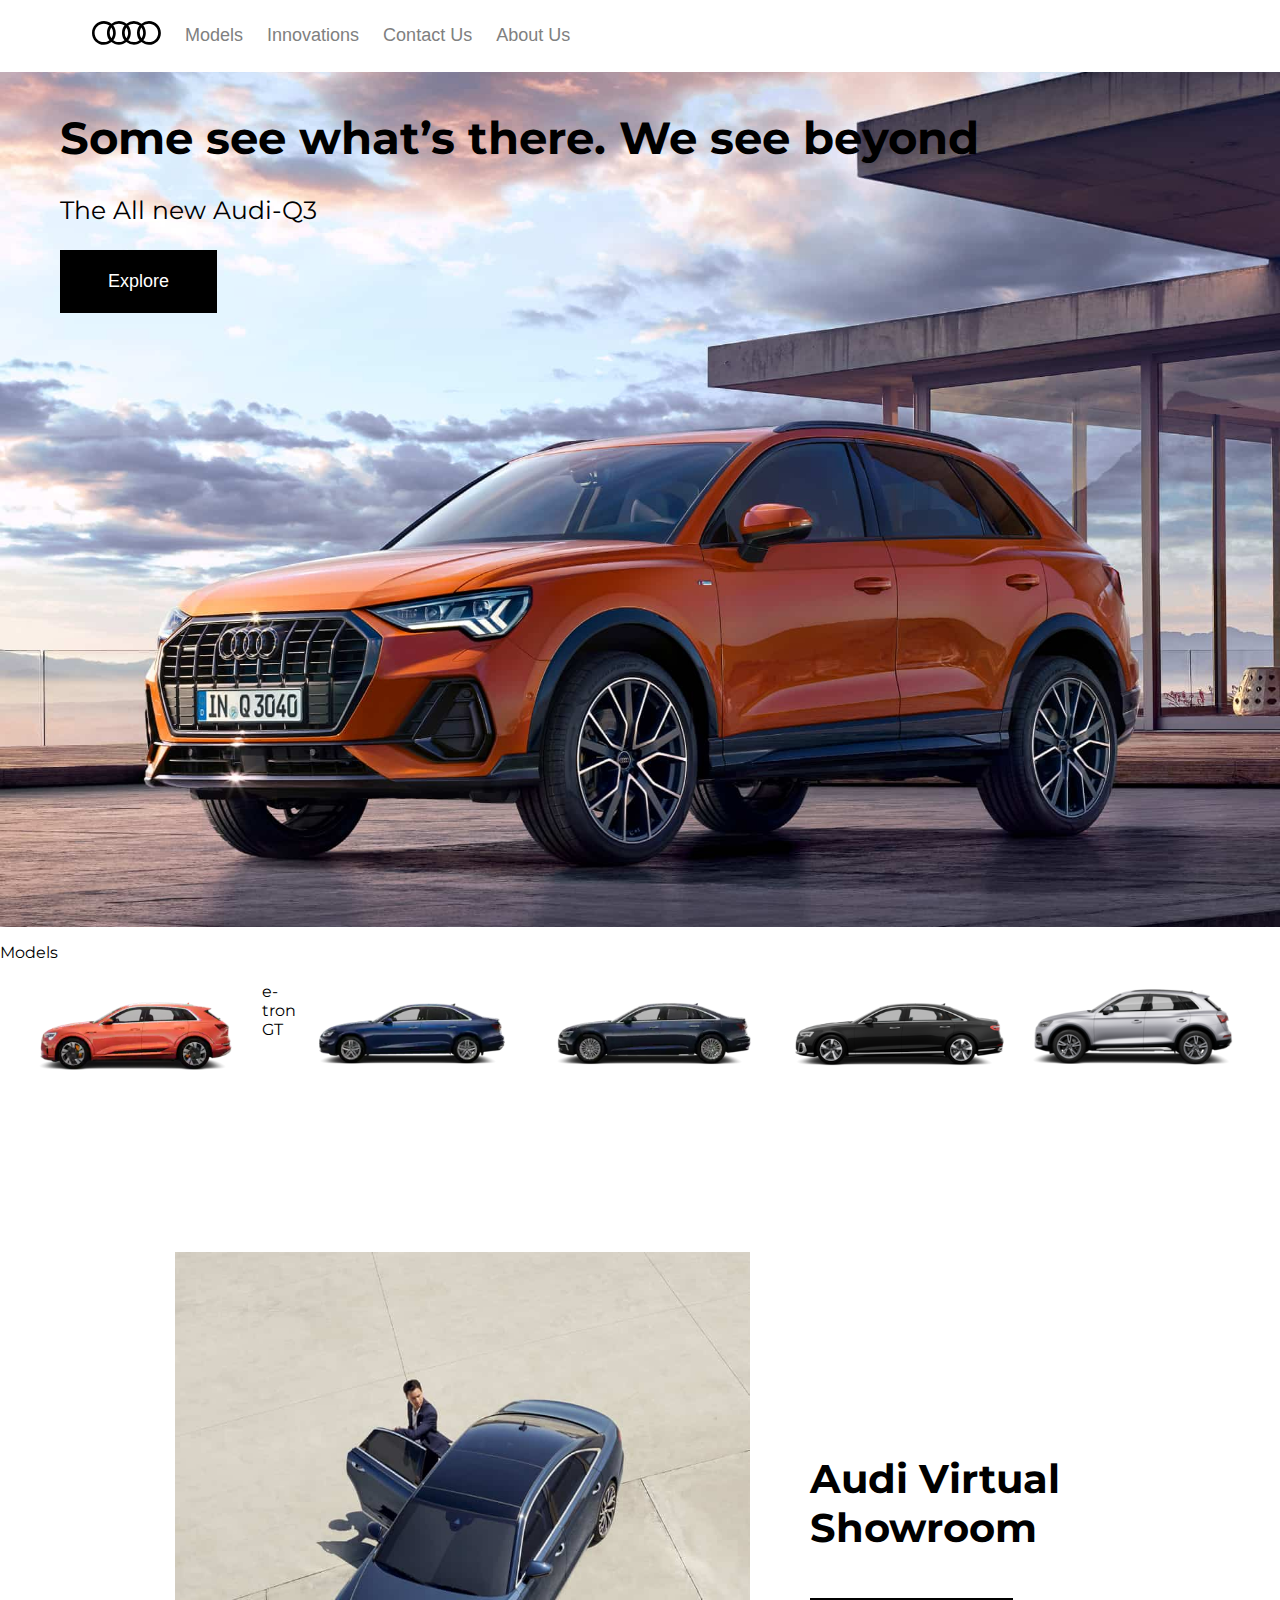
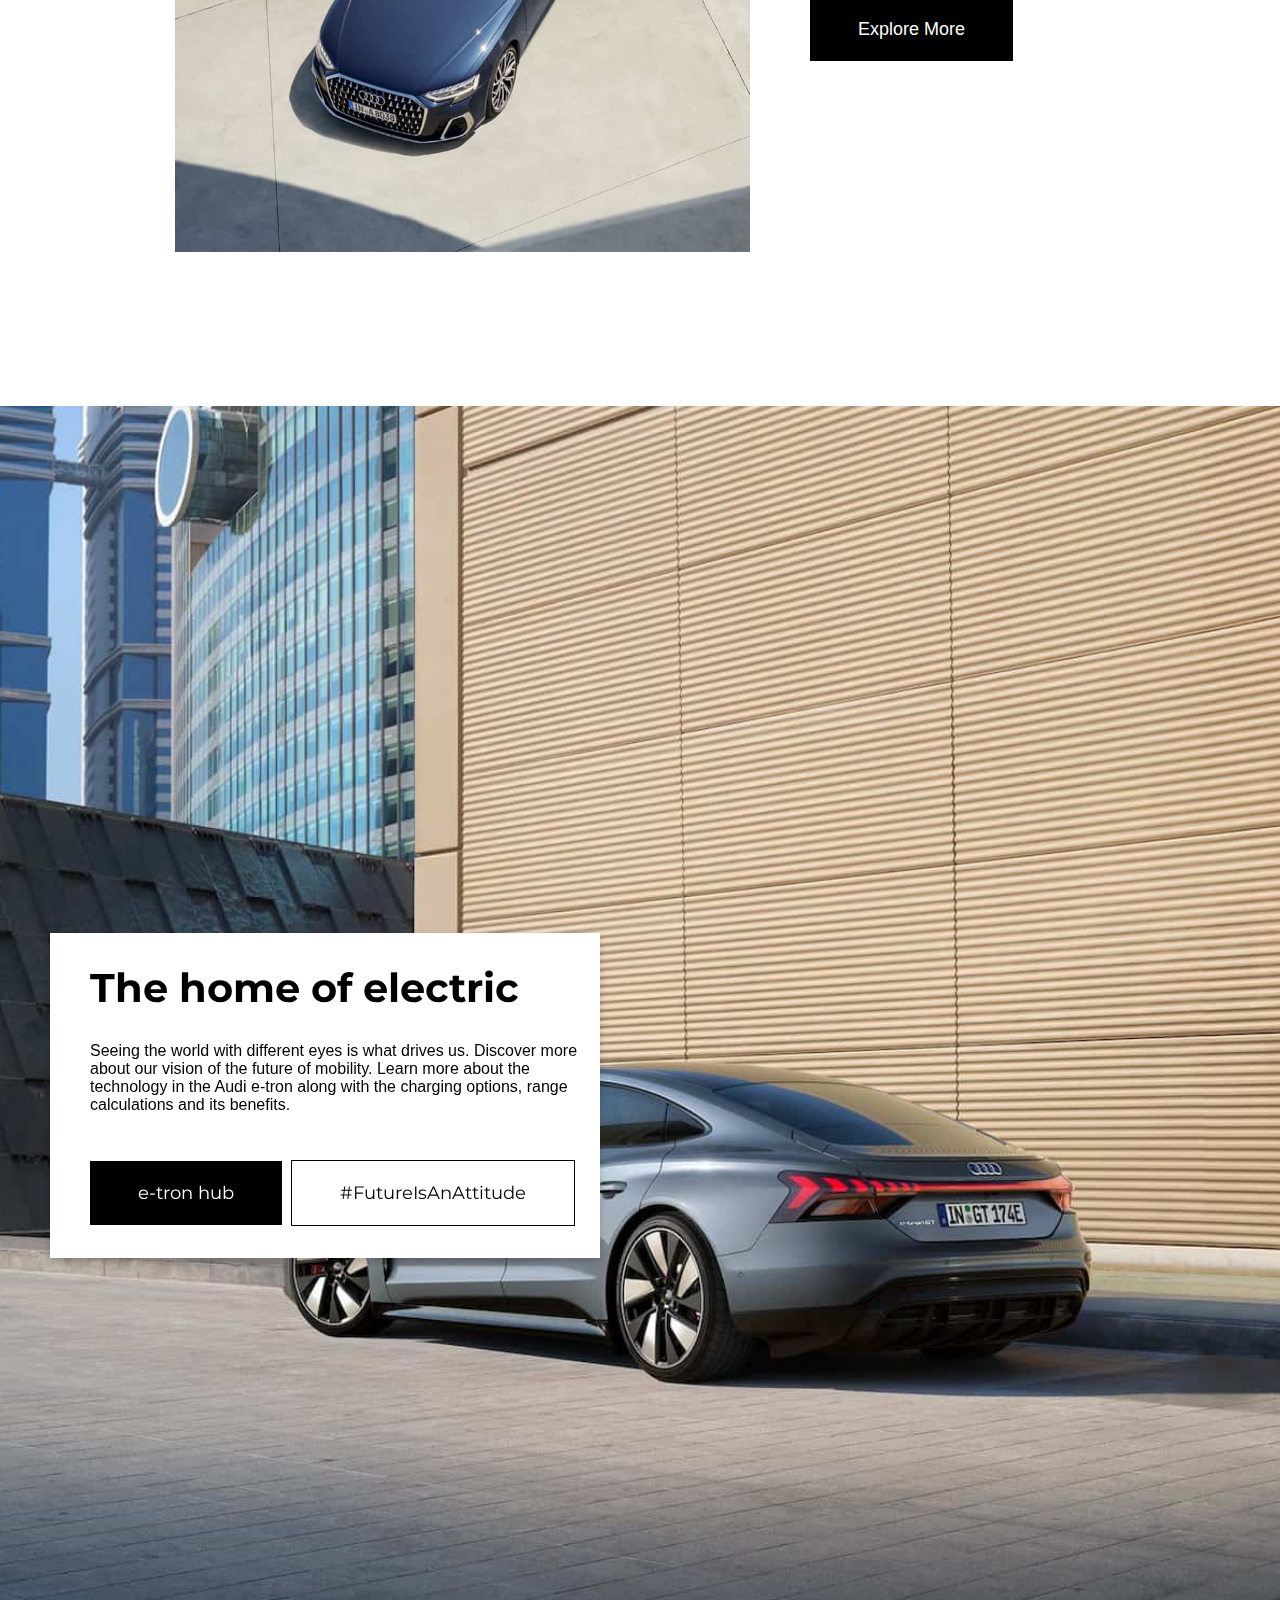
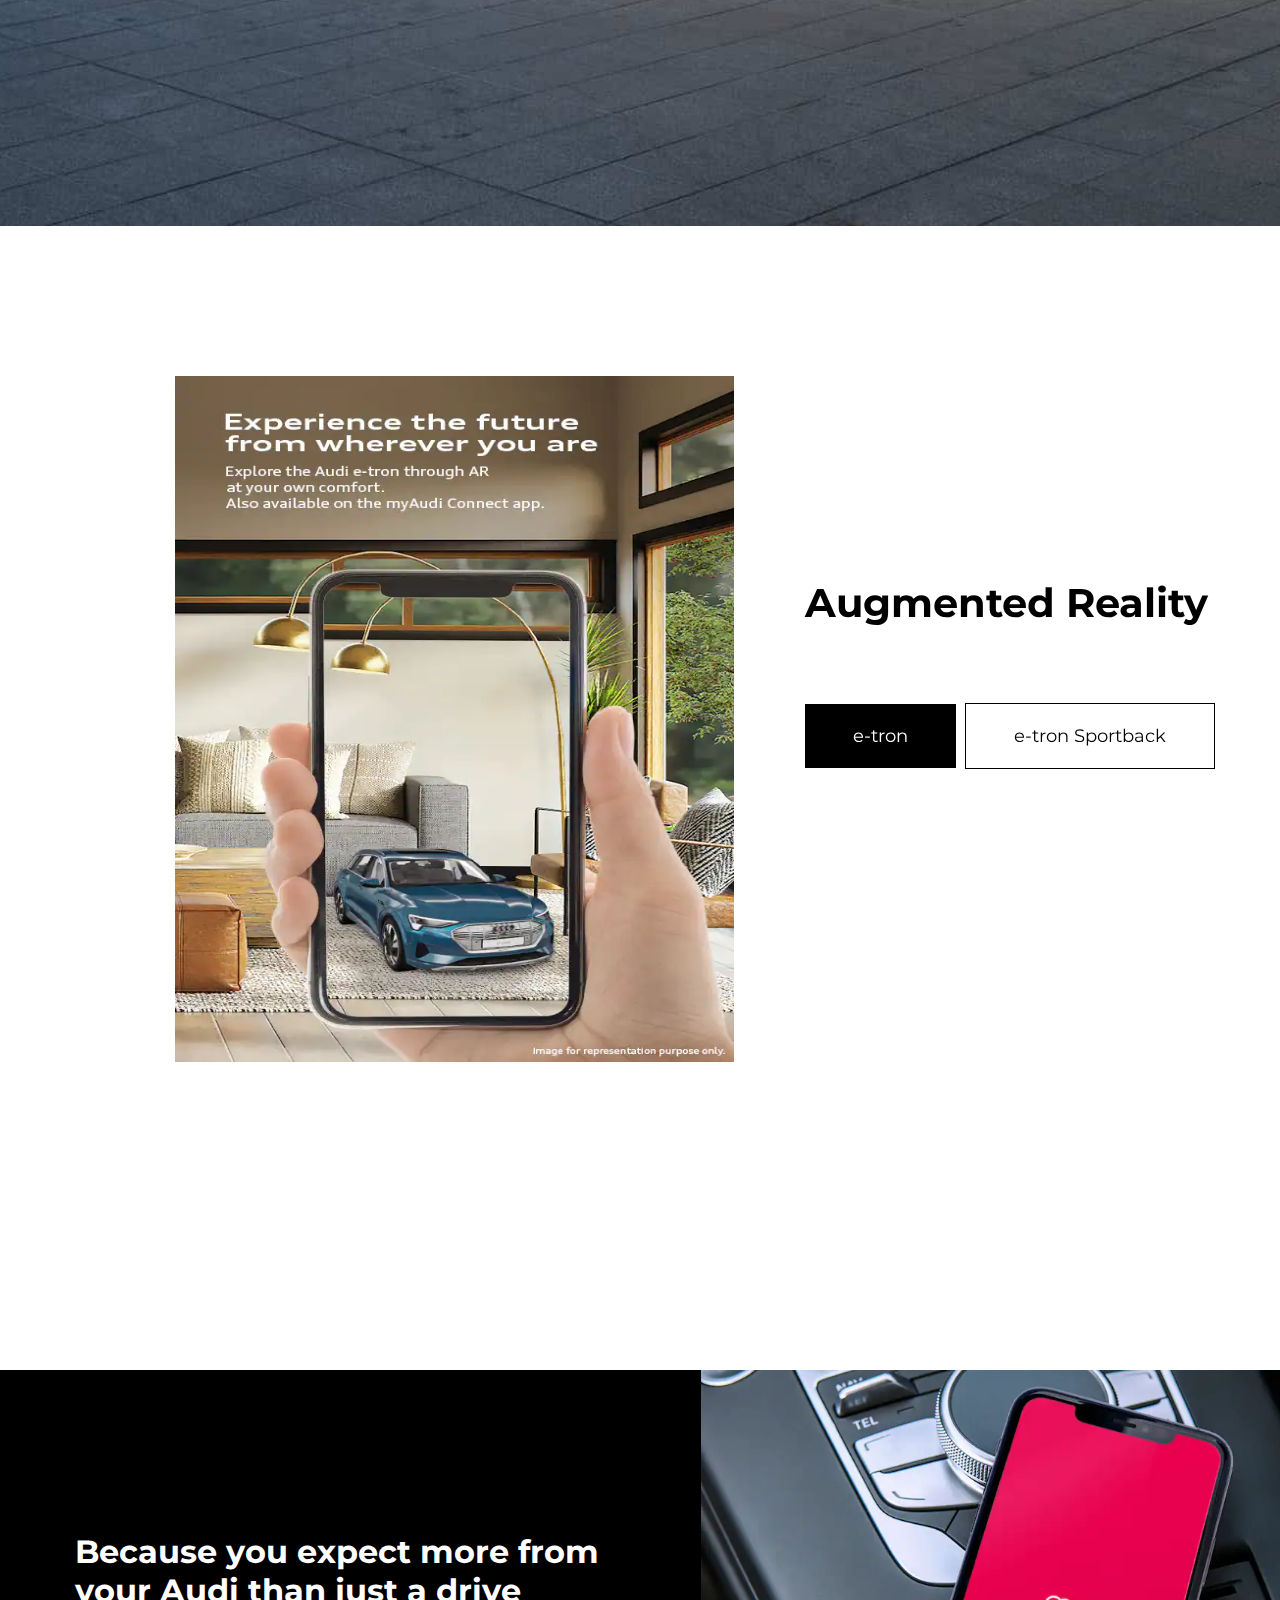
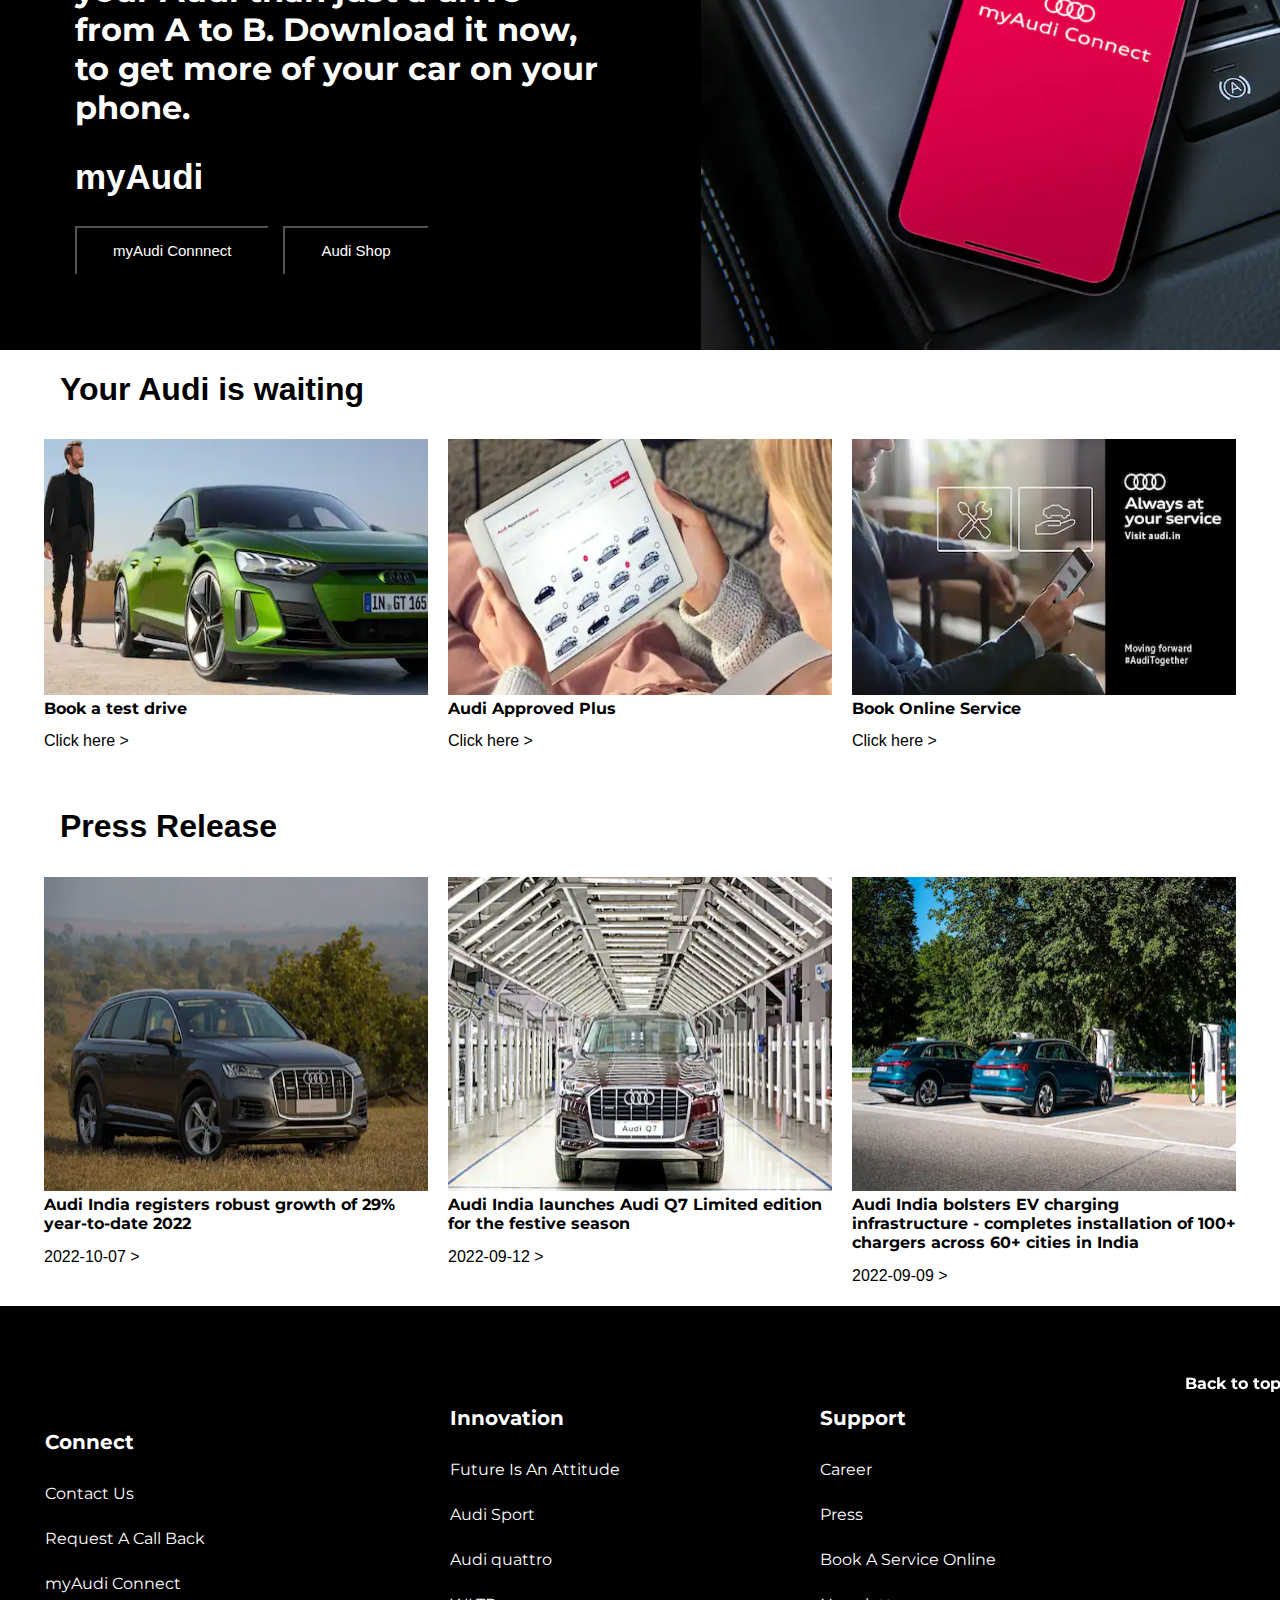
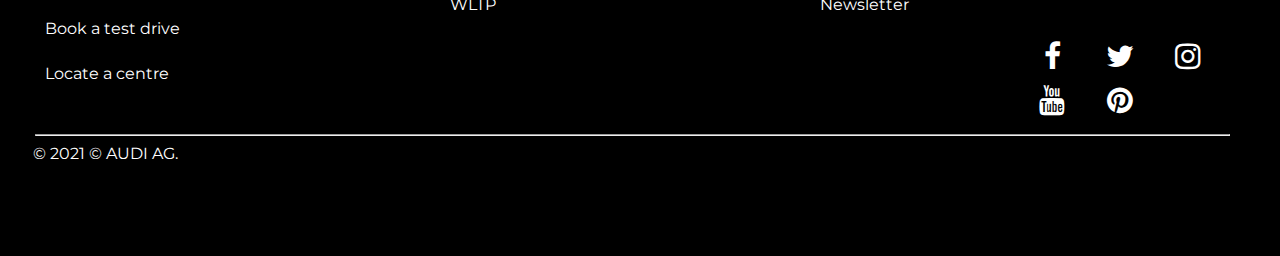
==== index.html @ 6070864a "all element added" ====
<!DOCTYPE html>
<html lang="en">
<head>
    <meta charset="UTF-8" />
    <meta http-equiv="X-UA-Compatible" content="IE=edge" />
    <meta name="viewport" content="width=device-width, initial-scale=1.0" />
    <title>Audi India | Home</title>
    <link rel="stylesheet" href="style.css">
    <link rel="stylesheet" href="navbar.css" />
    <link rel="stylesheet" href="footer.css" />
</head>
<body>
    <!-- Navbar -->
    <div class="navbar">
        <div>
            <a aria-label="Audi" href="index.html" title="Audi">
                <svg height="24" width="69" xmlns="http://www.w3.org/2000/svg">
                    <path
                        d="M56.927 0a11.798 11.798 0 00-7.495 2.671A11.906 11.906 0 0041.9 0a11.719 11.719 0 00-7.494 2.671C32.347 1.006 29.745 0 26.91 0a11.798 11.798 0 00-7.494 2.671C17.358 1.006 14.756 0 11.92 0 5.32 0 0 5.303 0 11.884c0 6.58 5.32 11.884 11.921 11.884 2.835 0 5.475-1.007 7.495-2.671 2.058 1.664 4.66 2.67 7.494 2.67 2.835 0 5.475-1.006 7.495-2.67a11.906 11.906 0 007.533 2.67c2.874 0 5.475-1.006 7.533-2.67 2.058 1.664 4.66 2.67 7.495 2.67 6.601 0 11.921-5.302 11.921-11.883C68.848 5.342 63.528 0 56.927 0zm-7.495 17.226a9.126 9.126 0 01-1.708-5.342c0-1.974.621-3.832 1.708-5.342a9.126 9.126 0 011.709 5.342c0 2.013-.66 3.832-1.709 5.342zm-15.027 0a9.126 9.126 0 01-1.709-5.342c0-1.974.621-3.832 1.709-5.342a9.126 9.126 0 011.708 5.342c0 2.013-.66 3.832-1.708 5.342zm-15.028 0a9.126 9.126 0 01-1.709-5.342c0-1.974.622-3.832 1.709-5.342a9.126 9.126 0 011.708 5.342c0 2.013-.66 3.832-1.708 5.342zM2.602 11.884c0-5.071 4.116-9.213 9.242-9.213a9.22 9.22 0 015.63 1.897c-1.592 2.013-2.524 4.529-2.524 7.316 0 2.748.932 5.303 2.524 7.316-1.553 1.2-3.495 1.897-5.63 1.897-5.087 0-9.242-4.103-9.242-9.213zM21.24 19.2c1.592-2.013 2.524-4.529 2.524-7.316 0-2.749-.932-5.303-2.524-7.316 1.553-1.2 3.495-1.897 5.63-1.897 2.136 0 4.078.697 5.63 1.897-1.591 2.013-2.523 4.529-2.523 7.316 0 2.748.932 5.303 2.524 7.316-1.553 1.2-3.495 1.897-5.63 1.897-2.136 0-4.078-.697-5.631-1.897zm15.028 0c1.592-2.013 2.524-4.529 2.524-7.316 0-2.749-.932-5.303-2.524-7.316 1.553-1.2 3.494-1.897 5.63-1.897a9.22 9.22 0 015.63 1.897c-1.591 2.013-2.523 4.529-2.523 7.316 0 2.748.932 5.303 2.524 7.316-1.554 1.2-3.495 1.897-5.63 1.897a9.22 9.22 0 01-5.631-1.897zm20.658 1.897a9.22 9.22 0 01-5.63-1.897c1.591-2.013 2.523-4.529 2.523-7.316 0-2.749-.932-5.303-2.524-7.316 1.554-1.2 3.495-1.897 5.63-1.897 5.088 0 9.243 4.103 9.243 9.213 0 5.11-4.155 9.213-9.242 9.213z"
                        fill="#000" fill-rule="evenodd"></path>
                </svg>
            </a>
        </div>
        <a href="image/model/models.html" class="links">Models</a>
        <a href="#" class="links">Innovations</a>
        <a href="#" class="links">Contact Us</a>
        <a href="#" class="links">About Us</a>
    </div>
    <!-- Navbar -->

    <div class="hero-image">
        <div class="hero-text">
            <h1 style="font-size:45px">Some see what’s there. We see beyond</h1>
            <p>The All new Audi-Q3</p>
            <button>Explore</button>
        </div>
    </div>

    <p class="p1">Models</p>
    <div class="models">
        <img src="image/etroncatalunyared_sv.png" alt="e-tron GT" />
        <span class="audi-link">e-tron GT</span>
        <img src="image/A4navarrablue_sv.png" />
        <img src="image/A6firmamemntblue_sv.png" />
        <img src="image/A8Lvesuviusgrey_sv.png" />
        <img src="image/2023.png" />
        <img src="image/A4navarrablue_sv.png" />
        <img src="image/A4navarrablue_sv.png" />
        <img src="image/A4navarrablue_sv.png" />
        <img src="image/A4navarrablue_sv.png" />
        <img src="image/A4navarrablue_sv.png" />
    </div>

    <div class="avs">
        <div>
            <img src="image/A86_883.jpg" alt="">
        </div>
        <div class="avs-text">
            <h1 style="font-size:40px">Audi Virtual<br>Showroom</h1> <br>
            <button>Explore More</button>
        </div>
    </div>

    <!-- <section> -->
    <div class="bg-image">
        <div class="card">
            <div>
                <h1 style="font-size: 2.5rem;">The home of electric</h1>
            </div>
            <div>
                <p>Seeing the world with different eyes is what drives us. Discover more<br>about our vision of the
                    future
                    of
                    mobility. Learn more about the<br>technology in the Audi e-tron along with the charging options,
                    range<br>
                    calculations and its benefits.</p>
            </div>
            <div>
                <button id="b1">e-tron hub</button>
                <button id="b2">#FutureIsAnAttitude</button>
            </div>
        </div>
    </div>


    <div class="ar">
        <div>
            <img src="image/116_E-Tron_AR-Banner_570X857.jpg" alt="">
        </div>
        <div class="ar-text">
            <h1 style="font-size:40px">Augmented Reality</h1> <br>
            <button class="ar-btn1">e-tron</button>
            <button class="ar-btn2">e-tron Sportback</button>
        </div>
    </div>

    <div class="audi-connect">
        <div class="acimg">
            <img src="image/122_Audi-App-Post_1534-X-1534px_WC.jpg">
        </div>
        <div class="actext">
            <h1>Because you expect more from your Audi than just a drive from A to B. Download it now, to get more of
                your car on your phone.</h1>
            <h2>myAudi</h2>
            <button>myAudi Connnect</button>
            <button id="acb2">Audi Shop</button>
        </div>
    </div>

    <div class="gallerytxt" style="text-align:left; font-family: 'Raleway', sans-serif;">
        <h1>Your Audi is waiting</h1>
    </div>

    <div class="gallery-row">
        <div class="gallery-column">
            <img src="image/TestDrive-883x496.png" alt="Nature" style="width:100%">
            <h2>Book a test drive</h2>
            <a href="#">Click here ></a>
        </div>
        <div class="gallery-column">
            <img src="image/ApprovedPlus-883X496.png" alt="Snow" style="width:100%">
            <h2>Audi Approved Plus</h2>
            <a href="#">Click here ></a>
        </div>
        <div class="gallery-column">
            <img src="image/BookServices-833x496.png" alt="Mountains" style="width:100%">
            <h2>Book Online Service</h2>
            <a href="#">Click here ></a>
        </div>
    </div>


    <div class="presstxt" style="text-align:left; font-family: 'Raleway', sans-serif;">
        <h1>Press Release</h1>
    </div>

    <div class="press-row">
        <div class="press-column">
            <img src="image/TheNewAudiQ7.jpg" alt="Nature" style="width:100%">
            <h2>Audi India registers robust growth of 29% year-to-date 2022</h2>
            <a href="#">2022-10-07 ></a>
        </div>
        <div class="press-column">
            <img src="image/AudiQ7_sep09.jpg" alt="Snow" style="width:100%">
            <h2>Audi India launches Audi Q7 Limited edition for the festive season</h2>
            <a href="#">2022-09-12 ></a>
        </div>
        <div class="press-column">
            <img src="image/Audie-tron_charger.jpg" alt="Mountains" style="width:100%">
            <h2>Audi India bolsters EV charging infrastructure - completes installation of 100+ chargers across 60+ cities in India</h2>
            <a href="#">2022-09-09 ></a>
        </div>
    </div>

    <div class="footer">
        <text style="position:relative; left:1180px ; color:white;">
            <b>Back to top</b>
        </text>
        <a href="#" class="fa fa-arrow-up arrow" onclick="scrolltop()"></a>

        <div>
            <ul style="font-size:20px;left: 50px;"><b>Connect</b></ul>
            <ul>Contact Us</ul>
            <ul>Request A Call Back</ul>
            <ul>myAudi Connect</ul>
            <ul>Book a test drive</ul>
            <ul>Locate a centre</ul>
        </div>

        <div style="position:absolute;left:410px;top:70px">
            <ul style="font-size:20px ;"><b>Innovation</b></ul>
            <ul>Future Is An Attitude</ul>
            <ul>Audi Sport</ul>
            <ul>Audi quattro</ul>
            <!-- can be used for menus -->
            <ul>WLTP</ul>
            <!-- can be used for menus -->
        </div>

        <div style="position:absolute;left:780px;top:70px">
            <ul style="font-size:20px ;"><b>Support</b></ul>
            <ul>Career</ul>
            <ul>Press</ul>
            <ul>Book A Service Online</ul>
            <ul>Newsletter</ul>
        </div>

        <div class="icons">
            <a href="https://www.facebook.com/audiindia/" target="_blank" class="fa fa-facebook"></a>
            <a href="https://twitter.com/audiofficial" target="_blank" class="fa fa-twitter"></a>
            <a href="https://www.instagram.com/audiofficial/?hl=en" target="_blank" class="fa fa-instagram"></a>
            <a href="https://www.youtube.com/c/audi/videos" target="_blank" class="fa fa-youtube"></a>
            <a href="https://www.pinterest.com/audiofficial/" target="_blank" class="fa fa-pinterest"></a>

        </div>
        <hr style="position:relative; top:35px ; width:95%">
        <text style="color:white;position:relative; top:35px; left: 28px;">© 2021 © AUDI AG.</text>
    </div>

</body>
</html>
---- style.css ----
@import url(https://cdnjs.cloudflare.com/ajax/libs/font-awesome/4.7.0/css/font-awesome.min.css);
@import url("http://fonts.cdnfonts.com/css/audi-type-2");
@import url(audi-core-ci-reset-and-basic.min.css);
@import url("https://fonts.googleapis.com/css2?family=Montserrat&display=swap");
@import url("https://fonts.googleapis.com/css2?family=Montserrat:wght@200&display=swap");

body,
html {
    font-family: "Montserrat", sans-serif;
    height: 100%;
    margin: 0;
    scroll-behavior: smooth;
    /* background-color: whitesmoke; */
}

.avs {
    display: flex;
    transition: 10s;
}

.avs img {
    width: 575px;
    height: 600px;
    padding-left: 175px;
    padding-top: 150px;
    padding-bottom: 150px;
}

.avs-text {
    position: relative;
    top: 325px;
    left: 60px;
    color: black;
    font-family: "Montserrat", sans-serif;
    align-items: center;
}

.avs-text button {
    border: none;
    outline: 0;
    color: white;
    background-color: black;
    text-align: center;
    cursor: pointer;
    margin: 0px 4px 32px 0px;
    padding: 21px 48px;
    font-size: 18px;
}

.avs-text button:hover {
    background-color: #555;
    color: white;
}

.ar {
    display: flex;
    transition: 10s;
}

.ar img {
    width: 75%;
    height: 60%;
    padding-left: 175px;
    padding-top: 150px;
    padding-bottom: 150px;
}

.ar-text {
    position: relative;
    top: 325px;
    left: 60px;
    color: black;
    font-family: "Montserrat", sans-serif;
    align-items: center;
}

.ar-btn1 {
    border: none;
    outline: 0;
    color: white;
    background-color: black;
    text-align: center;
    cursor: pointer;
    margin: 0px 4px 32px 0px;
    margin-left: 00px;
    margin-top: 30px;
    padding: 21px 48px;
    font-size: 18px;
    font-family: "Montserrat", sans-serif;
}

.ar-btn1:hover {
    background-color: #555;
    color: white;
}

.ar-btn2 {
    border: solid 1px #000;
    outline: 0;
    color: black;
    background-color: white;
    text-align: center;
    cursor: pointer;
    margin: 0px 4px 32px 0px;
    margin-left: 1px;
    margin-top: 30px;
    padding: 21px 48px;
    font-size: 18px;
    font-family: "Montserrat", sans-serif;
}

.ar-btn2:hover {
    color: #777;
}

.hero-image {
    background-image: url("image/audiQ3.jpg");
    height: 95%;
    width: 100%;
    background-position: center;
    background-size: cover;
    position: relative;
}

.hero-text {
    position: absolute;
    top: 8px;
    left: 60px;
    color: black;
    /* font-family: "Montserrat", sans-serif; */
}

.hero-text button {
    border: none;
    outline: 0;
    color: white;
    background-color: black;
    text-align: center;
    cursor: pointer;
    margin: 0px 4px 32px 0px;
    padding: 21px 48px;
    font-size: 18px;
}

.hero-text p {
    font-family: "Montserrat", sans-serif;
    font-size: 25px;
    margin-top: 0;
}

.hero-text button:hover {
    background-color: #555;
    color: white;
}


.models {
    display: flex;
    flex-wrap: no-wrap;
    overflow-x: auto;
    margin: 20px;
}

.models img {
    flex: 0 0 auto;
    width: auto;
    height: 100px;
    max-width: 100%;
    margin-right: 10px;
}

.card {
    position: sticky;
    max-width: 600px;
    width: 43%;
    /* height: 23%; */
    background-color: white;
    left: 50px;
    top: 300px;
    box-shadow: 0 4px 8px 0 rgba(0, 0, 0, 0.2);
    transition: 0.3s;
}

.card h1 {
    text-align: left;
    padding-left: 40px;
    padding-top: 30px;
    font-family: "Montserrat", sans-serif;
}

.card p {
    margin-top: 30px;
    padding-left: 40px;
    font-family: "Raleway", sans-serif;
}

.card:hover {
    box-shadow: 0 8px 16px 0 rgba(0, 0, 0, 0.2);
}

#b1 {
    border: none;
    outline: 0;
    color: white;
    background-color: black;
    text-align: center;
    cursor: pointer;
    margin: 0px 4px 32px 0px;
    margin-left: 40px;
    margin-top: 30px;
    padding: 21px 48px;
    font-size: 18px;
    font-family: "Montserrat", sans-serif;
}

#b1:hover {
    background-color: #555;
    color: white;
}

#b2 {
    border: solid 1px #000;
    outline: 0;
    color: black;
    background-color: white;
    text-align: center;
    cursor: pointer;
    margin: 0px 4px 32px 0px;
    margin-left: 1px;
    margin-top: 30px;
    padding: 21px 48px;
    font-size: 18px;
    font-family: "Montserrat", sans-serif;
}

#b2:hover {
    color: #777;
}

.bg-image {
    height: 80%;
    padding-block-start: 500px;
    padding-block-end: 200px;
    background-image: url("image/E-tronHub-3840X4000.jpg");
    background-position: center;
    background-repeat: no-repeat;
    background-size: cover;
}

.audi-connect {
    display: flex;
    align-items: flex-end;
    justify-content: center;
    background-color: black;
}

.acimg img {
    max-width: 100%;
    float: right;
    padding-left: 500px;
}

.acimg {
    flex-basis: 150%;
    order: 2;
}


.actext h1 {
    color: #fff;
    margin-left: 75px;
    padding-right: 100px;
    font-family: 'Montserrat', sans-serif;
}

.actext h2 {
    color: #fff;
    margin-left: 75px;
    padding-right: 100px;
    font-size: 35px;
    font-family: "Raleway", sans-serif;
}

.actext button {
    color: #fff;
    background-color: #000;
    margin-left: 75px;
    padding: 14px 36px;
    font-size: 15px;
    cursor: pointer;
}

.actext button:hover {
    color: #888;
    border-color: #888;
    transition: 0.3s;
}

#acb2 {
    margin-left: 10px;
}

.actext {
    margin-bottom: 75px;
}

/* The grid: Four equal columns that floats next to each other */
.gallery-column {
    float: left;
    width: 30%;
    padding: 10px;
}

/* Style the images inside the grid */
.gallery-column img {
    cursor: pointer;
    height: 90%;
}

.gallery-column h2 {
    font-family: 'Montserrat', sans-serif;
    font-size: 16px;
    margin-bottom: 10;
    margin-top: 0;
}

.gallery-column a {
    text-decoration: none;
    color: #000;
    font-family: Arial, Helvetica, sans-serif;
    font-size: 16px;
}

.gallerytxt {
    padding-left: 60px;
}

.gallery-row {
    display: flex;
    justify-content: center;
}

/* The grid: Four equal columns that floats next to each other */
.press-column {
    float: left;
    width: 30%;
    padding: 10px;
}

/* Style the images inside the grid */
.press-column img {
    cursor: pointer;
    height: 90%;
}

.press-column h2 {
    font-family: 'Montserrat', sans-serif;
    font-size: 16px;
    margin-bottom: 10;
    margin-top: 0;

}

.press-column a {
    text-decoration: none;
    color: #000;
    font-family: Arial, Helvetica, sans-serif;
    font-size: 16px;
}

.presstxt {
    margin-top: 75px;
    padding-left: 60px;
}

.press-row {
    display: flex;
    justify-content: center;
}
---- navbar.css ----
/* @import url('http://fonts.cdnfonts.com/css/audi-type-2'); */

.navbar {
  /* width: 100%; */
  background-color: #ffffff;
  overflow: auto;
  padding-left: 80px;
  padding-top: 9px;
  padding-bottom: 10px;
  font-family: 'Audi Type', sans-serif;
}

.navbar a {
  float: left;
  padding: 12px;
  color: gray;
  text-decoration: none;
  font-size: 18px;
}

.links {
  margin-top: 4px;
}

.navbar a:hover {
  color: black;
}
---- footer.css ----
@import url(https://cdnjs.cloudflare.com/ajax/libs/font-awesome/4.7.0/css/font-awesome.min.css);
@import url("http://fonts.cdnfonts.com/css/audi-type-2");
@import url(audi-core-ci-reset-and-basic.min.css);
@import url("https://fonts.googleapis.com/css2?family=Montserrat&display=swap");
@import url("https://fonts.googleapis.com/css2?family=Montserrat:wght@200&display=swap");

.footer-top {
  position: absolute;
  /* margin-left: 70px; */
  /* width: 1348px; */
  width: 100%;
  height: 120px;
  /* top: 8000px; */
  background-color: white;
}

.footer {
  position: absolute;
  margin-top: 70px;
  width: 98.1%;
  /* width: 1210px; */
  height: 500px;
  /* top: 8120px; */
  background-color: black;
  padding-left: 5px;
  padding-top: 50px;
  padding-right: 20px;
  /* padding: 40px; */
  left: 0px;
}

.footer ul {
  padding-top: 10px;
  color: white;
  font-family: "Montserrat", sans-serif;
}

.arrow {
  position: relative;
  /* top: 0px; */
  left: 1185px;
  width: 15px;
}

.icons {
  position: absolute;
  left: 1020px;
  top: 328px;
}

.icons a {
  text-decoration: none;
}

.fa {
  padding: 7px;
  font-size: 30px;
  width: 50px;
  text-align: center;
  text-decoration: none;
  /* margin: 5px 2px; */
  color: white;
}
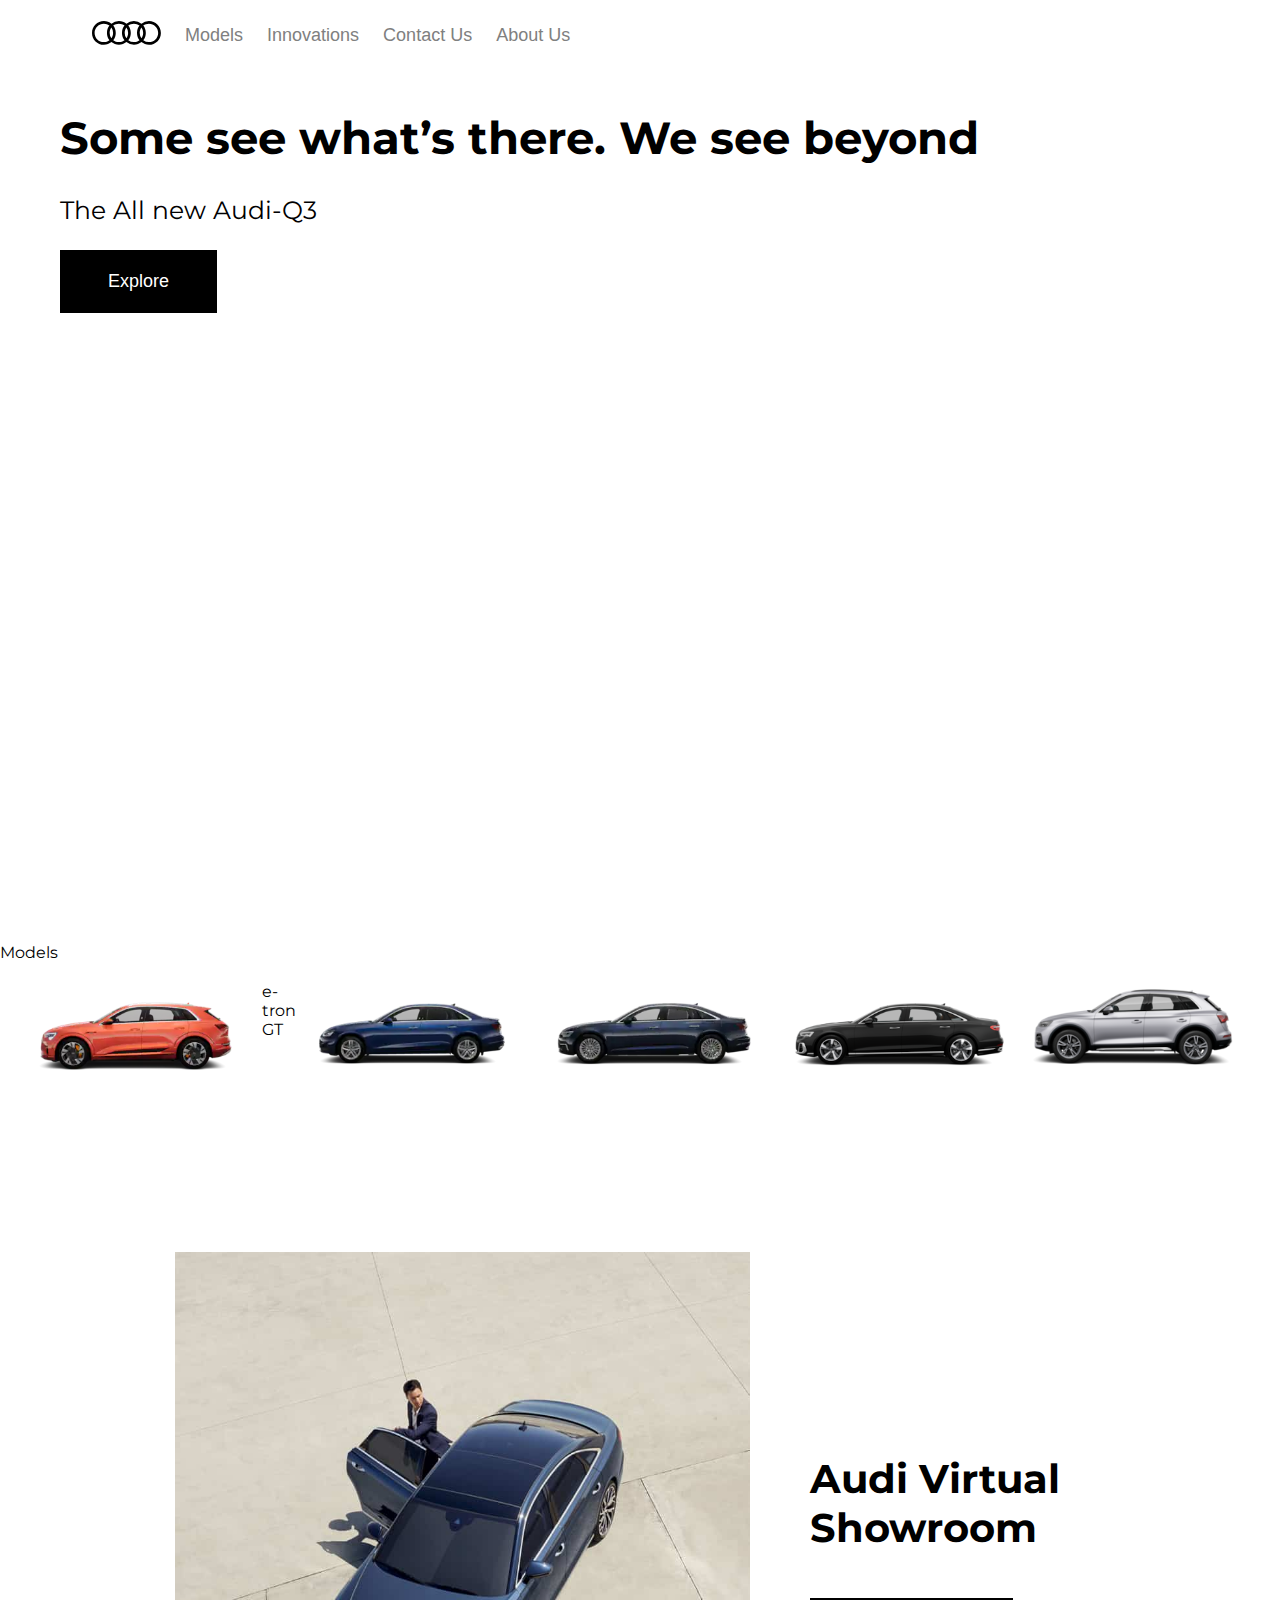
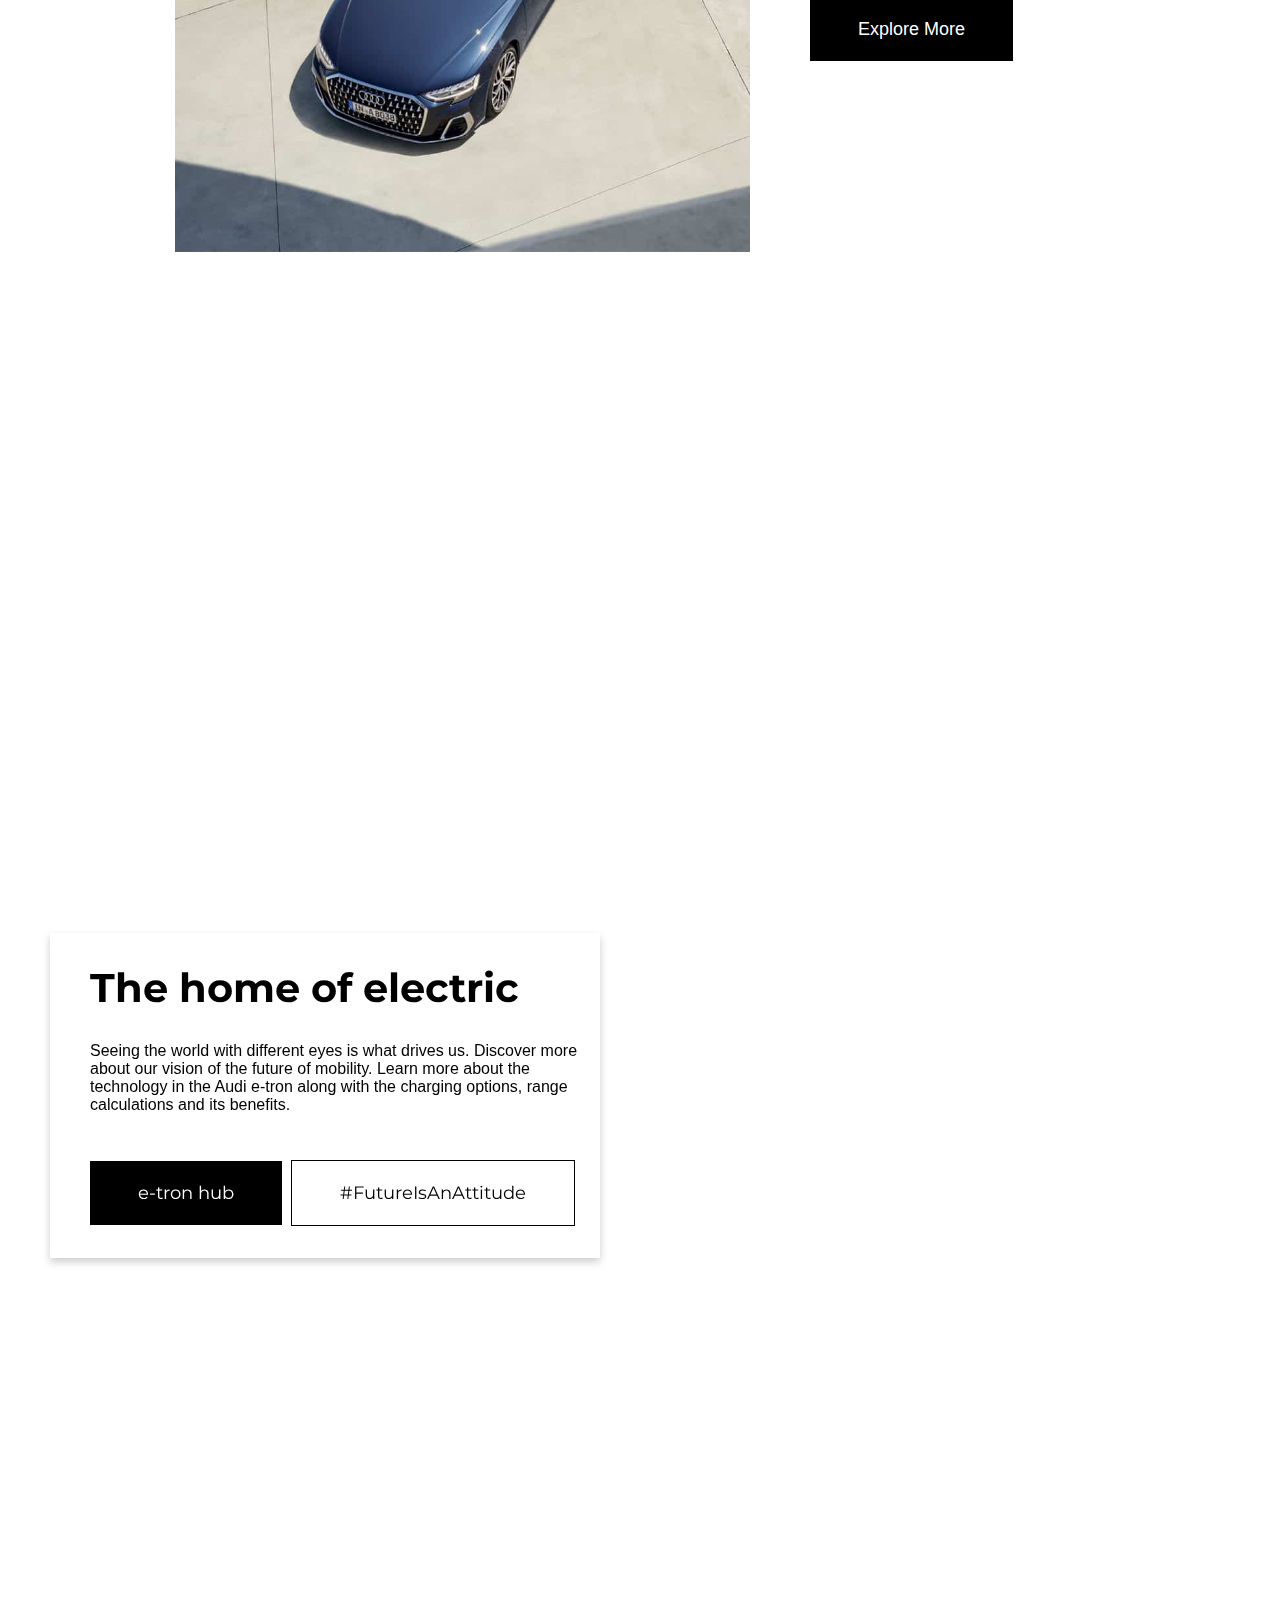
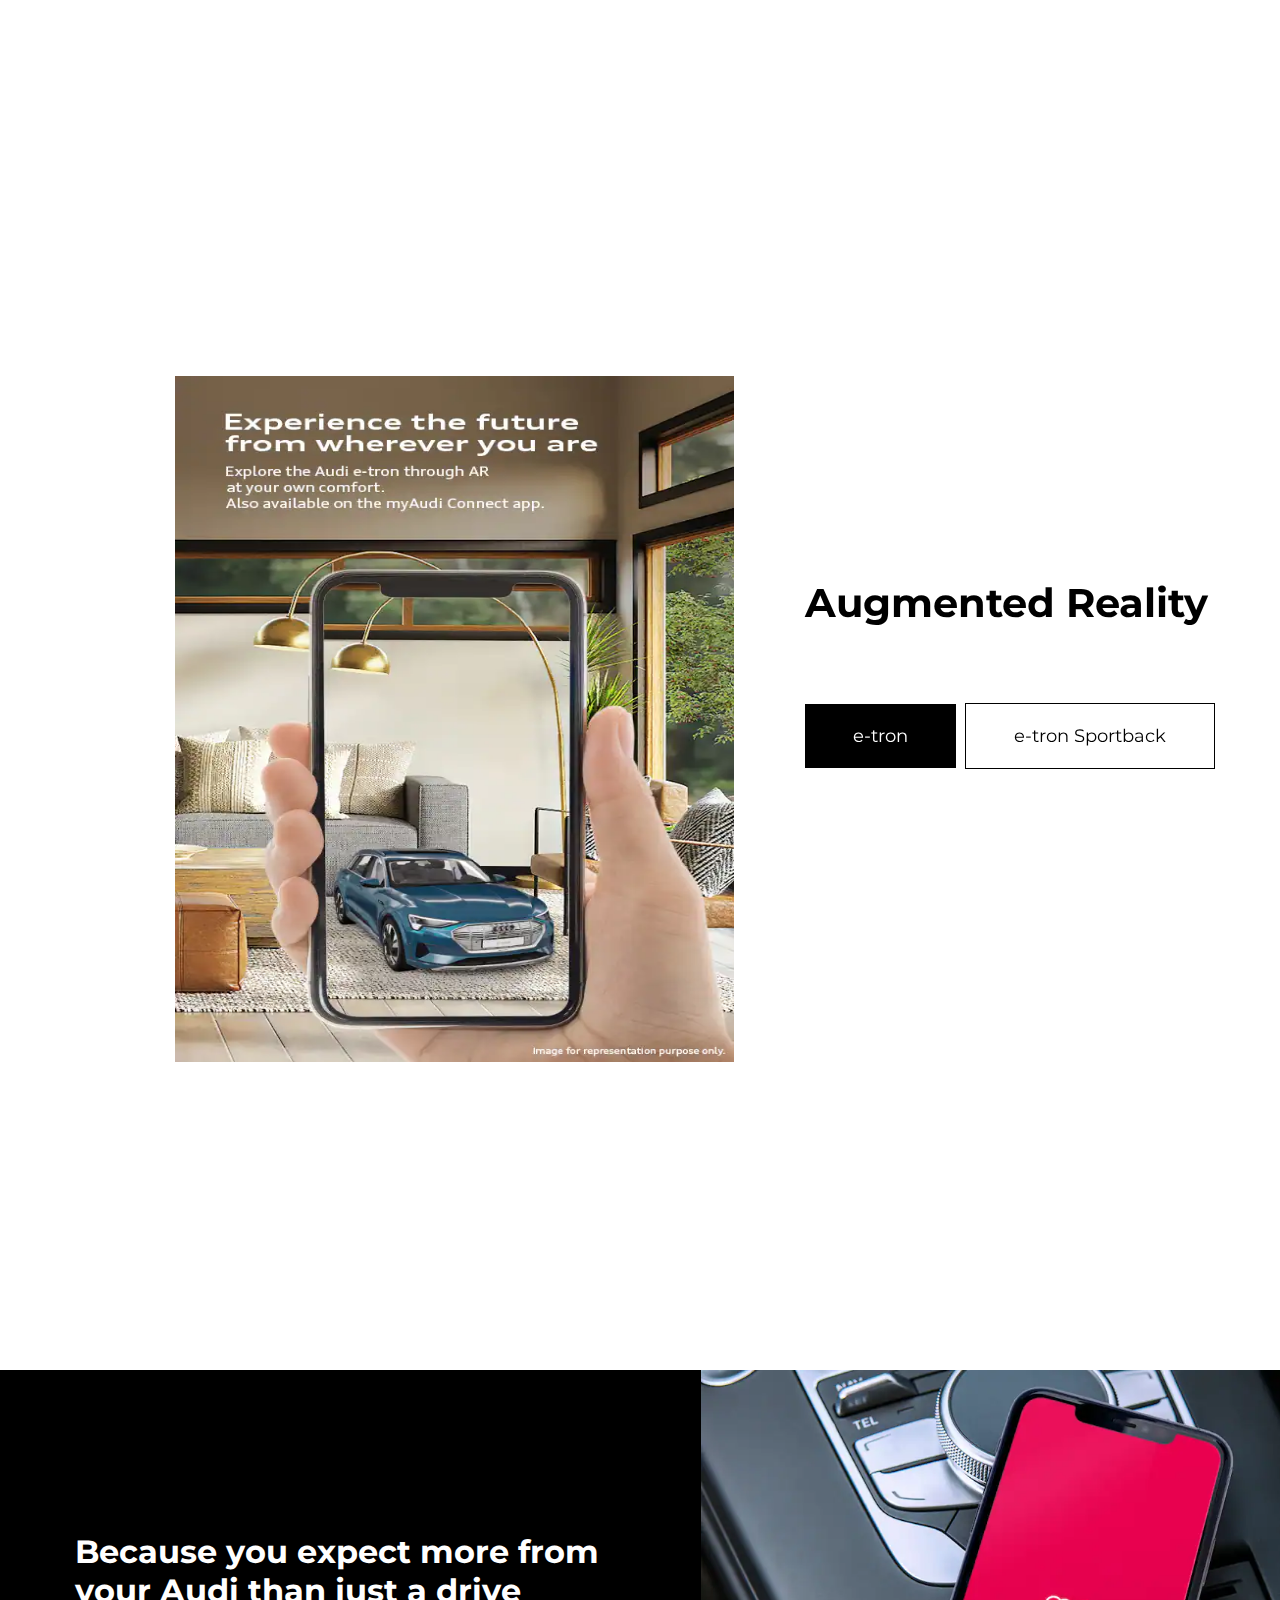
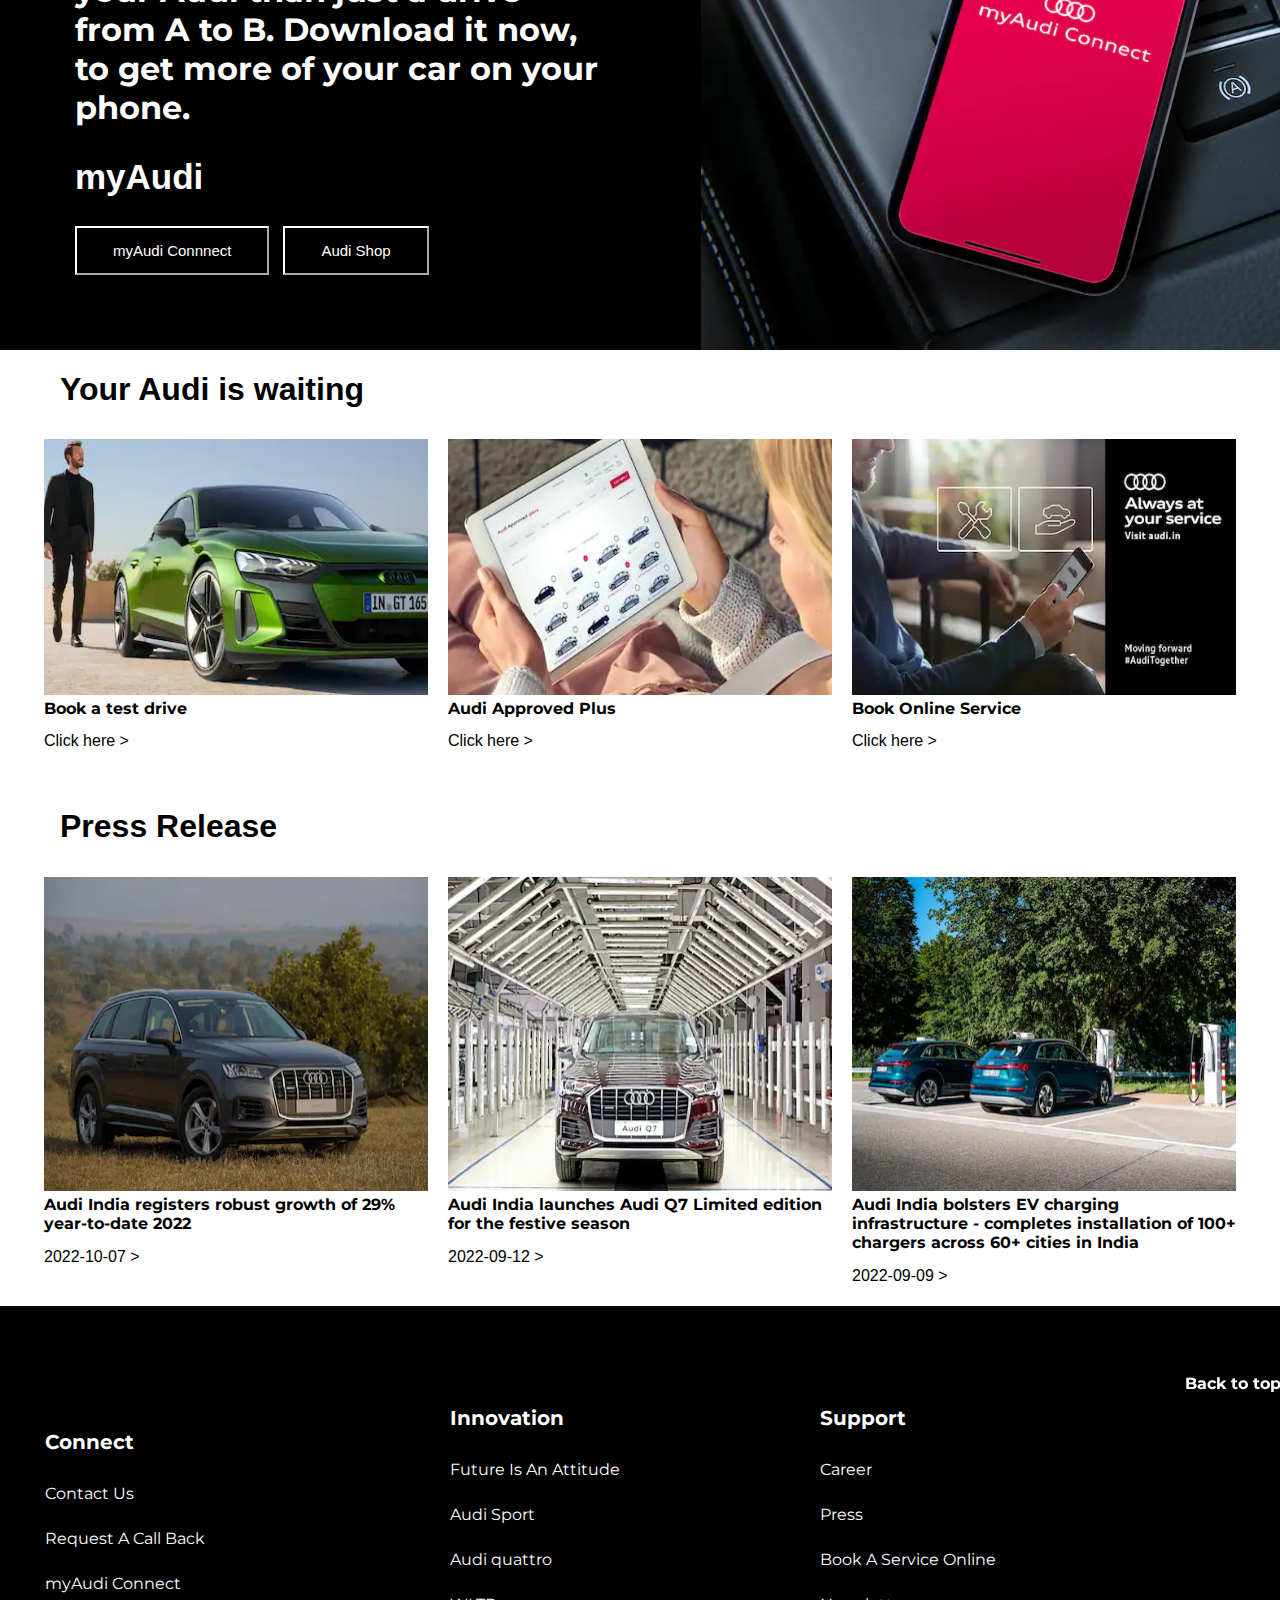
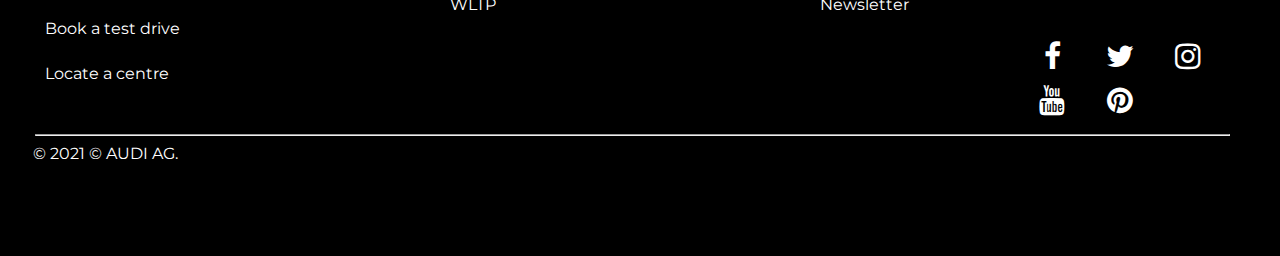
==== commit 89763fd7: "style directory added" ====
--- a/index.html
+++ b/index.html
@@ -5,9 +5,9 @@
     <meta http-equiv="X-UA-Compatible" content="IE=edge" />
     <meta name="viewport" content="width=device-width, initial-scale=1.0" />
     <title>Audi India | Home</title>
-    <link rel="stylesheet" href="style.css">
-    <link rel="stylesheet" href="navbar.css" />
-    <link rel="stylesheet" href="footer.css" />
+    <link rel="stylesheet" href="style/style.css">
+    <link rel="stylesheet" href="style/navbar.css" />
+    <link rel="stylesheet" href="style/footer.css" />
 </head>
 <body>
     <!-- Navbar -->
--- a/style/style.css
+++ b/style/style.css
@@ -0,0 +1,379 @@
+@import url(https://cdnjs.cloudflare.com/ajax/libs/font-awesome/4.7.0/css/font-awesome.min.css);
+@import url("http://fonts.cdnfonts.com/css/audi-type-2");
+@import url(audi-core-ci-reset-and-basic.min.css);
+@import url("https://fonts.googleapis.com/css2?family=Montserrat&display=swap");
+@import url("https://fonts.googleapis.com/css2?family=Montserrat:wght@200&display=swap");
+
+body,
+html {
+    font-family: "Montserrat", sans-serif;
+    height: 100%;
+    margin: 0;
+    scroll-behavior: smooth;
+    /* background-color: whitesmoke; */
+}
+
+.avs {
+    display: flex;
+    transition: 10s;
+}
+
+.avs img {
+    width: 575px;
+    height: 600px;
+    padding-left: 175px;
+    padding-top: 150px;
+    padding-bottom: 150px;
+}
+
+.avs-text {
+    position: relative;
+    top: 325px;
+    left: 60px;
+    color: black;
+    font-family: "Montserrat", sans-serif;
+    align-items: center;
+}
+
+.avs-text button {
+    border: none;
+    outline: 0;
+    color: white;
+    background-color: black;
+    text-align: center;
+    cursor: pointer;
+    margin: 0px 4px 32px 0px;
+    padding: 21px 48px;
+    font-size: 18px;
+}
+
+.avs-text button:hover {
+    background-color: #555;
+    color: white;
+}
+
+.ar {
+    display: flex;
+    transition: 10s;
+}
+
+.ar img {
+    width: 75%;
+    height: 60%;
+    padding-left: 175px;
+    padding-top: 150px;
+    padding-bottom: 150px;
+}
+
+.ar-text {
+    position: relative;
+    top: 325px;
+    left: 60px;
+    color: black;
+    font-family: "Montserrat", sans-serif;
+    align-items: center;
+}
+
+.ar-btn1 {
+    border: none;
+    outline: 0;
+    color: white;
+    background-color: black;
+    text-align: center;
+    cursor: pointer;
+    margin: 0px 4px 32px 0px;
+    margin-left: 00px;
+    margin-top: 30px;
+    padding: 21px 48px;
+    font-size: 18px;
+    font-family: "Montserrat", sans-serif;
+}
+
+.ar-btn1:hover {
+    background-color: #555;
+    color: white;
+}
+
+.ar-btn2 {
+    border: solid 1px #000;
+    outline: 0;
+    color: black;
+    background-color: white;
+    text-align: center;
+    cursor: pointer;
+    margin: 0px 4px 32px 0px;
+    margin-left: 1px;
+    margin-top: 30px;
+    padding: 21px 48px;
+    font-size: 18px;
+    font-family: "Montserrat", sans-serif;
+}
+
+.ar-btn2:hover {
+    color: #777;
+}
+
+.hero-image {
+    background-image: url("image/audiQ3.jpg");
+    height: 95%;
+    width: 100%;
+    background-position: center;
+    background-size: cover;
+    position: relative;
+}
+
+.hero-text {
+    position: absolute;
+    top: 8px;
+    left: 60px;
+    color: black;
+    /* font-family: "Montserrat", sans-serif; */
+}
+
+.hero-text button {
+    border: none;
+    outline: 0;
+    color: white;
+    background-color: black;
+    text-align: center;
+    cursor: pointer;
+    margin: 0px 4px 32px 0px;
+    padding: 21px 48px;
+    font-size: 18px;
+}
+
+.hero-text p {
+    font-family: "Montserrat", sans-serif;
+    font-size: 25px;
+    margin-top: 0;
+}
+
+.hero-text button:hover {
+    background-color: #555;
+    color: white;
+}
+
+
+.models {
+    display: flex;
+    flex-wrap: no-wrap;
+    overflow-x: auto;
+    margin: 20px;
+}
+
+.models img {
+    flex: 0 0 auto;
+    width: auto;
+    height: 100px;
+    max-width: 100%;
+    margin-right: 10px;
+}
+
+.card {
+    position: sticky;
+    max-width: 600px;
+    width: 43%;
+    /* height: 23%; */
+    background-color: white;
+    left: 50px;
+    top: 300px;
+    box-shadow: 0 4px 8px 0 rgba(0, 0, 0, 0.2);
+    transition: 0.3s;
+}
+
+.card h1 {
+    text-align: left;
+    padding-left: 40px;
+    padding-top: 30px;
+    font-family: "Montserrat", sans-serif;
+}
+
+.card p {
+    margin-top: 30px;
+    padding-left: 40px;
+    font-family: "Raleway", sans-serif;
+}
+
+.card:hover {
+    box-shadow: 0 8px 16px 0 rgba(0, 0, 0, 0.2);
+}
+
+#b1 {
+    border: none;
+    outline: 0;
+    color: white;
+    background-color: black;
+    text-align: center;
+    cursor: pointer;
+    margin: 0px 4px 32px 0px;
+    margin-left: 40px;
+    margin-top: 30px;
+    padding: 21px 48px;
+    font-size: 18px;
+    font-family: "Montserrat", sans-serif;
+}
+
+#b1:hover {
+    background-color: #555;
+    color: white;
+}
+
+#b2 {
+    border: solid 1px #000;
+    outline: 0;
+    color: black;
+    background-color: white;
+    text-align: center;
+    cursor: pointer;
+    margin: 0px 4px 32px 0px;
+    margin-left: 1px;
+    margin-top: 30px;
+    padding: 21px 48px;
+    font-size: 18px;
+    font-family: "Montserrat", sans-serif;
+}
+
+#b2:hover {
+    color: #777;
+}
+
+.bg-image {
+    height: 80%;
+    padding-block-start: 500px;
+    padding-block-end: 200px;
+    background-image: url("image/E-tronHub-3840X4000.jpg");
+    background-position: center;
+    background-repeat: no-repeat;
+    background-size: cover;
+}
+
+.audi-connect {
+    display: flex;
+    align-items: flex-end;
+    justify-content: center;
+    background-color: black;
+}
+
+.acimg img {
+    max-width: 100%;
+    float: right;
+    padding-left: 500px;
+}
+
+.acimg {
+    flex-basis: 150%;
+    order: 2;
+}
+
+
+.actext h1 {
+    color: #fff;
+    margin-left: 75px;
+    padding-right: 100px;
+    font-family: 'Montserrat', sans-serif;
+}
+
+.actext h2 {
+    color: #fff;
+    margin-left: 75px;
+    padding-right: 100px;
+    font-size: 35px;
+    font-family: "Raleway", sans-serif;
+}
+
+.actext button {
+    color: #fff;
+    border-color: white;
+    background-color: #000;
+    margin-left: 75px;
+    padding: 14px 36px;
+    font-size: 15px;
+    cursor: pointer;
+    margin-bottom: 75px;
+
+}
+
+.actext button:hover {
+    color: #888;
+    border-color: #888;
+    transition: 0.3s;
+}
+
+#acb2 {
+    margin-left: 10px;
+}
+
+
+/* The grid: Four equal columns that floats next to each other */
+.gallery-column {
+    float: left;
+    width: 30%;
+    padding: 10px;
+}
+
+/* Style the images inside the grid */
+.gallery-column img {
+    cursor: pointer;
+    height: 90%;
+}
+
+.gallery-column h2 {
+    font-family: 'Montserrat', sans-serif;
+    font-size: 16px;
+    margin-bottom: 10;
+    margin-top: 0;
+}
+
+.gallery-column a {
+    text-decoration: none;
+    color: #000;
+    font-family: Arial, Helvetica, sans-serif;
+    font-size: 16px;
+}
+
+.gallerytxt {
+    padding-left: 60px;
+}
+
+.gallery-row {
+    display: flex;
+    justify-content: center;
+}
+
+/* The grid: Four equal columns that floats next to each other */
+.press-column {
+    float: left;
+    width: 30%;
+    padding: 10px;
+}
+
+/* Style the images inside the grid */
+.press-column img {
+    cursor: pointer;
+    height: 90%;
+}
+
+.press-column h2 {
+    font-family: 'Montserrat', sans-serif;
+    font-size: 16px;
+    margin-bottom: 10;
+    margin-top: 0;
+
+}
+
+.press-column a {
+    text-decoration: none;
+    color: #000;
+    font-family: Arial, Helvetica, sans-serif;
+    font-size: 16px;
+}
+
+.presstxt {
+    margin-top: 75px;
+    padding-left: 60px;
+}
+
+.press-row {
+    display: flex;
+    justify-content: center;
+}--- a/style/navbar.css
+++ b/style/navbar.css
@@ -0,0 +1,27 @@
+/* @import url('http://fonts.cdnfonts.com/css/audi-type-2'); */
+
+.navbar {
+  /* width: 100%; */
+  background-color: #ffffff;
+  overflow: auto;
+  padding-left: 80px;
+  padding-top: 9px;
+  padding-bottom: 10px;
+  font-family: 'Audi Type', sans-serif;
+}
+
+.navbar a {
+  float: left;
+  padding: 12px;
+  color: gray;
+  text-decoration: none;
+  font-size: 18px;
+}
+
+.links {
+  margin-top: 4px;
+}
+
+.navbar a:hover {
+  color: black;
+}--- a/style/footer.css
+++ b/style/footer.css
@@ -0,0 +1,63 @@
+@import url(https://cdnjs.cloudflare.com/ajax/libs/font-awesome/4.7.0/css/font-awesome.min.css);
+@import url("http://fonts.cdnfonts.com/css/audi-type-2");
+@import url(audi-core-ci-reset-and-basic.min.css);
+@import url("https://fonts.googleapis.com/css2?family=Montserrat&display=swap");
+@import url("https://fonts.googleapis.com/css2?family=Montserrat:wght@200&display=swap");
+
+.footer-top {
+  position: absolute;
+  /* margin-left: 70px; */
+  /* width: 1348px; */
+  width: 100%;
+  height: 120px;
+  /* top: 8000px; */
+  background-color: white;
+}
+
+.footer {
+  position: absolute;
+  margin-top: 70px;
+  width: 98.1%;
+  /* width: 1210px; */
+  height: 500px;
+  /* top: 8120px; */
+  background-color: black;
+  padding-left: 5px;
+  padding-top: 50px;
+  padding-right: 20px;
+  /* padding: 40px; */
+  left: 0px;
+}
+
+.footer ul {
+  padding-top: 10px;
+  color: white;
+  font-family: "Montserrat", sans-serif;
+}
+
+.arrow {
+  position: relative;
+  /* top: 0px; */
+  left: 1185px;
+  width: 15px;
+}
+
+.icons {
+  position: absolute;
+  left: 1020px;
+  top: 328px;
+}
+
+.icons a {
+  text-decoration: none;
+}
+
+.fa {
+  padding: 7px;
+  font-size: 30px;
+  width: 50px;
+  text-align: center;
+  text-decoration: none;
+  /* margin: 5px 2px; */
+  color: white;
+}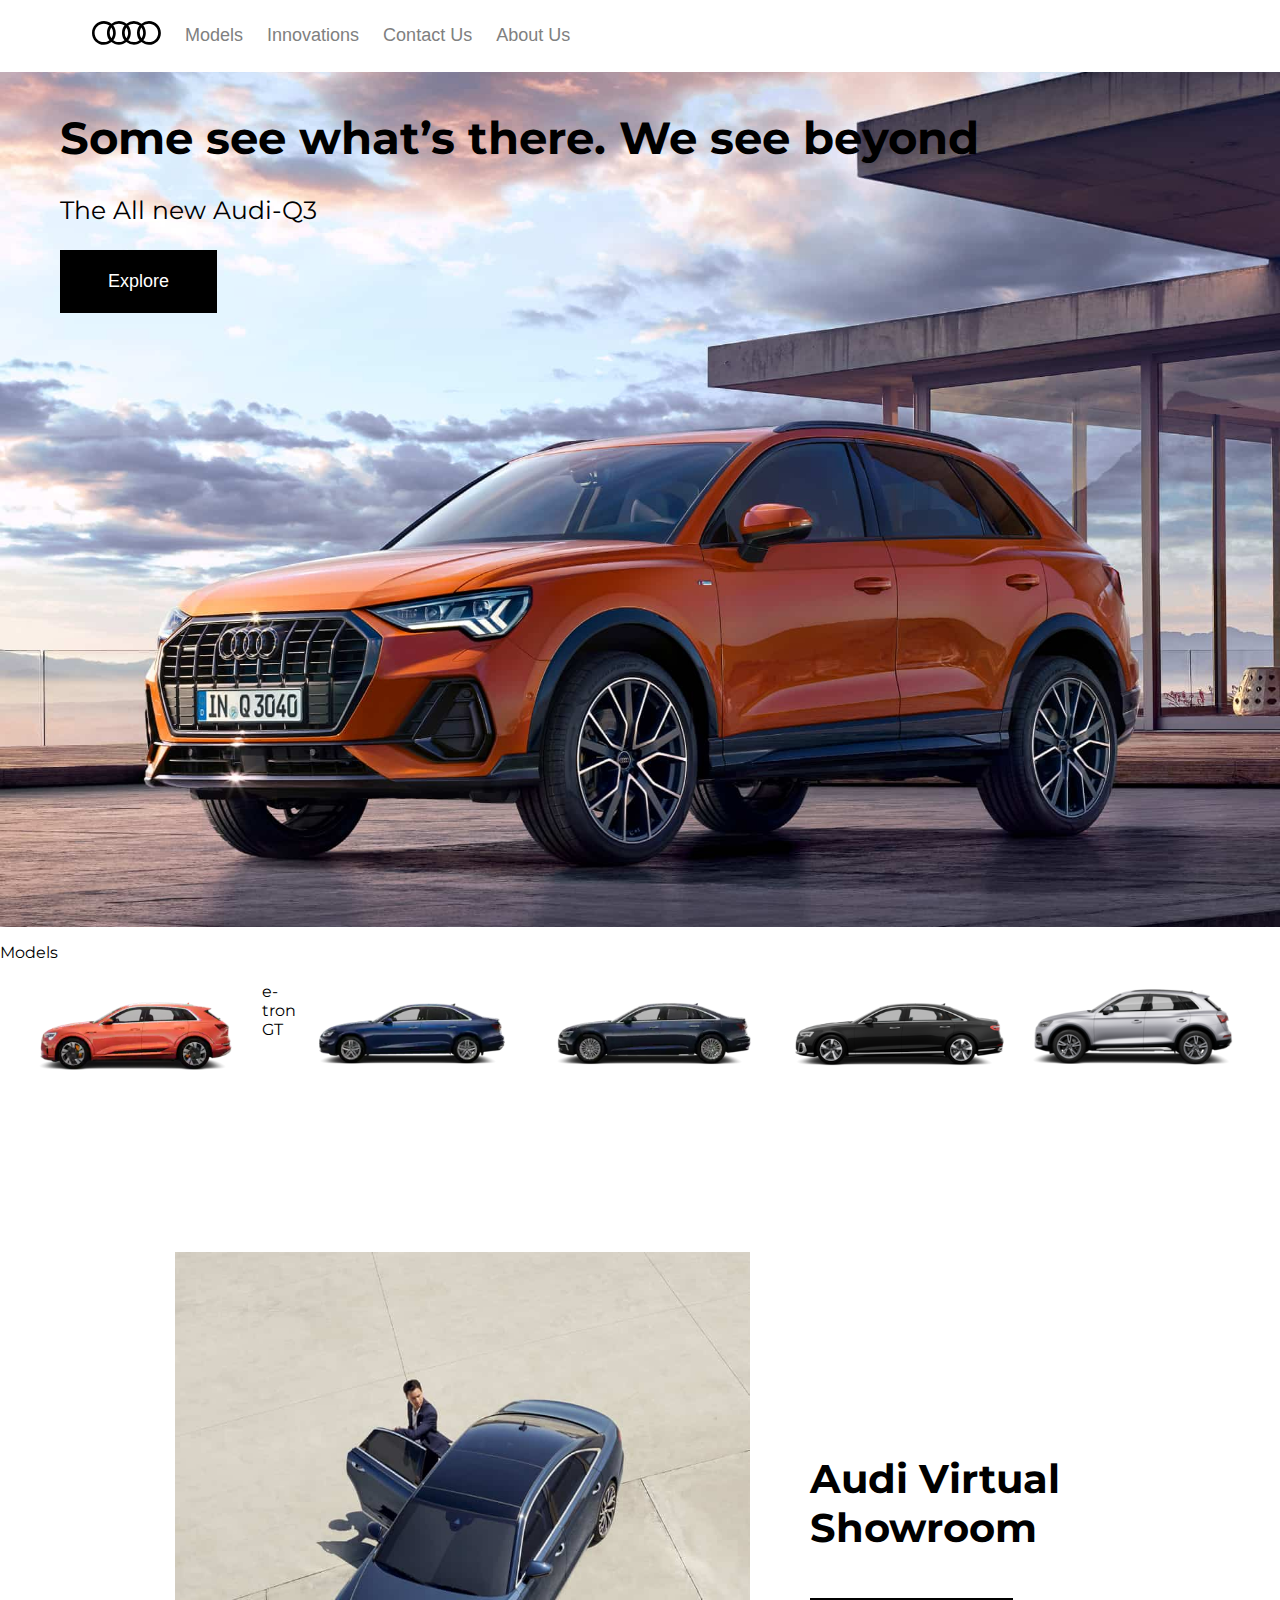
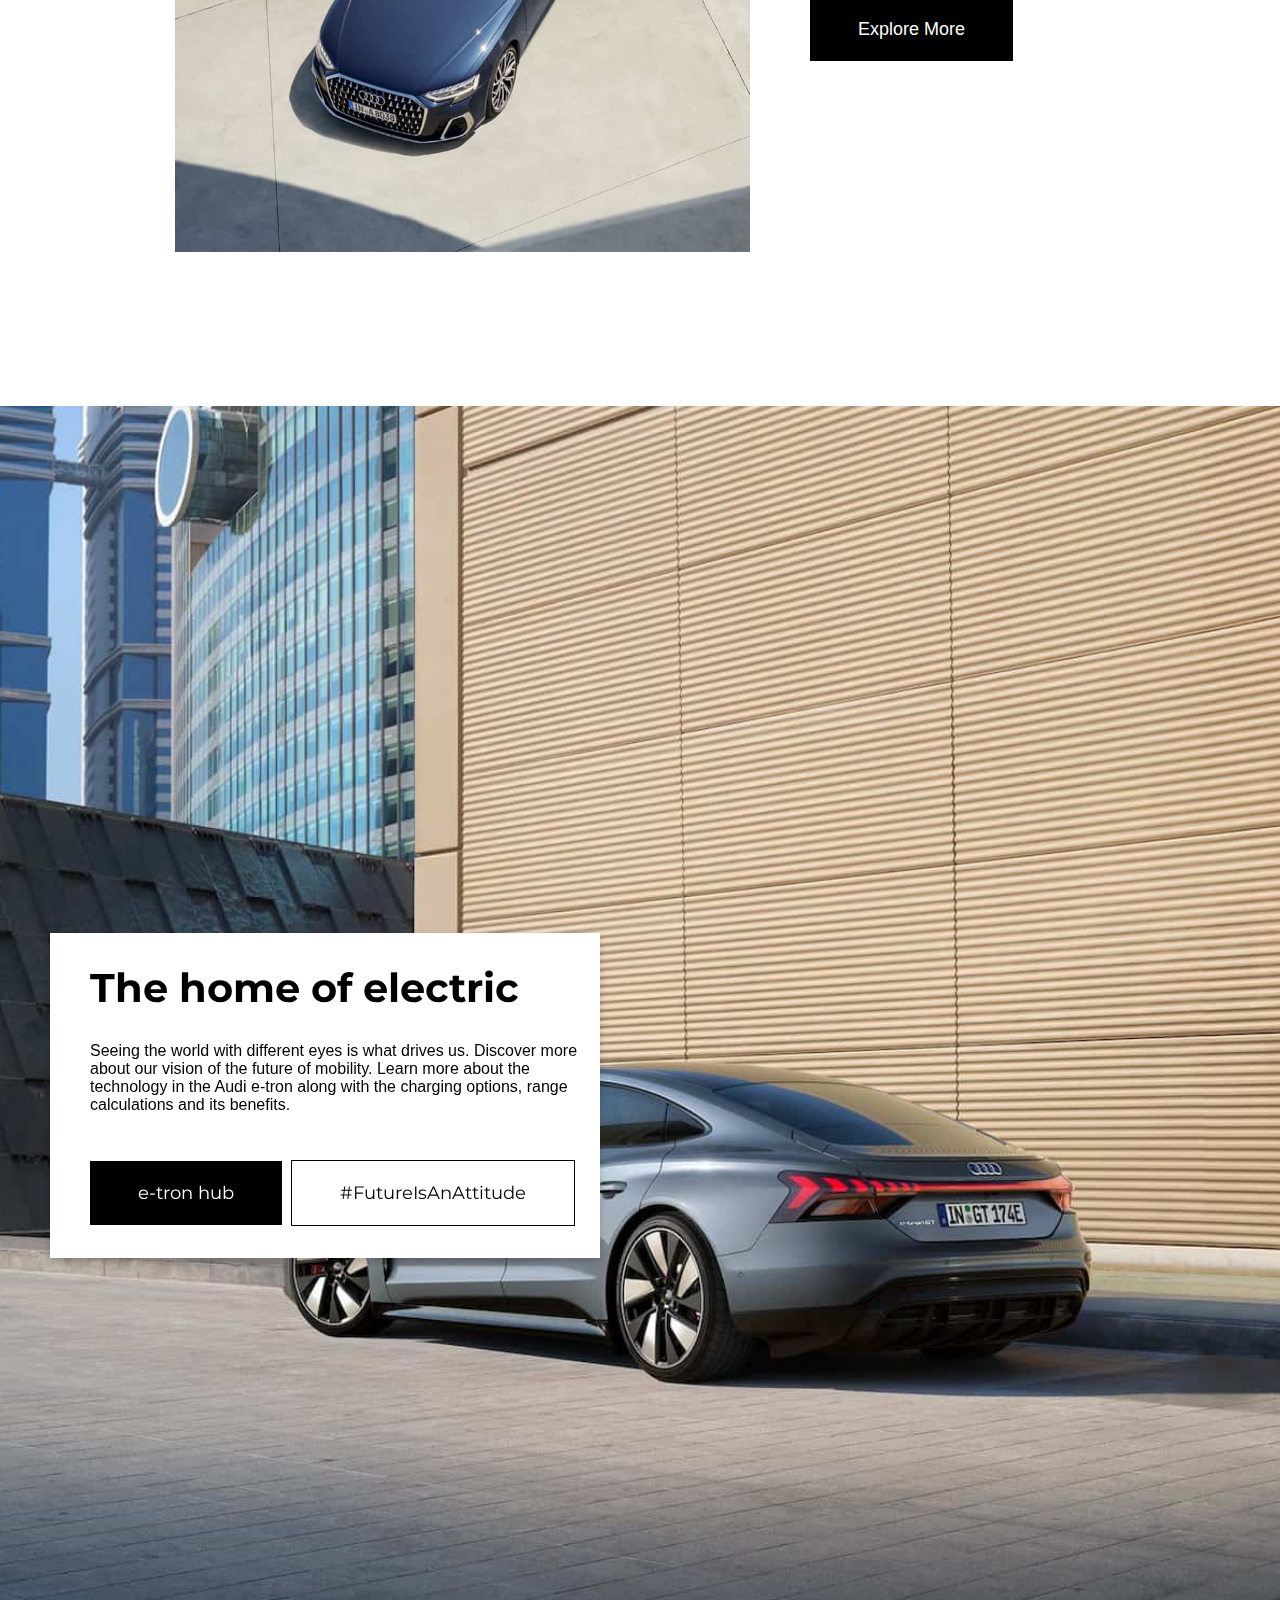
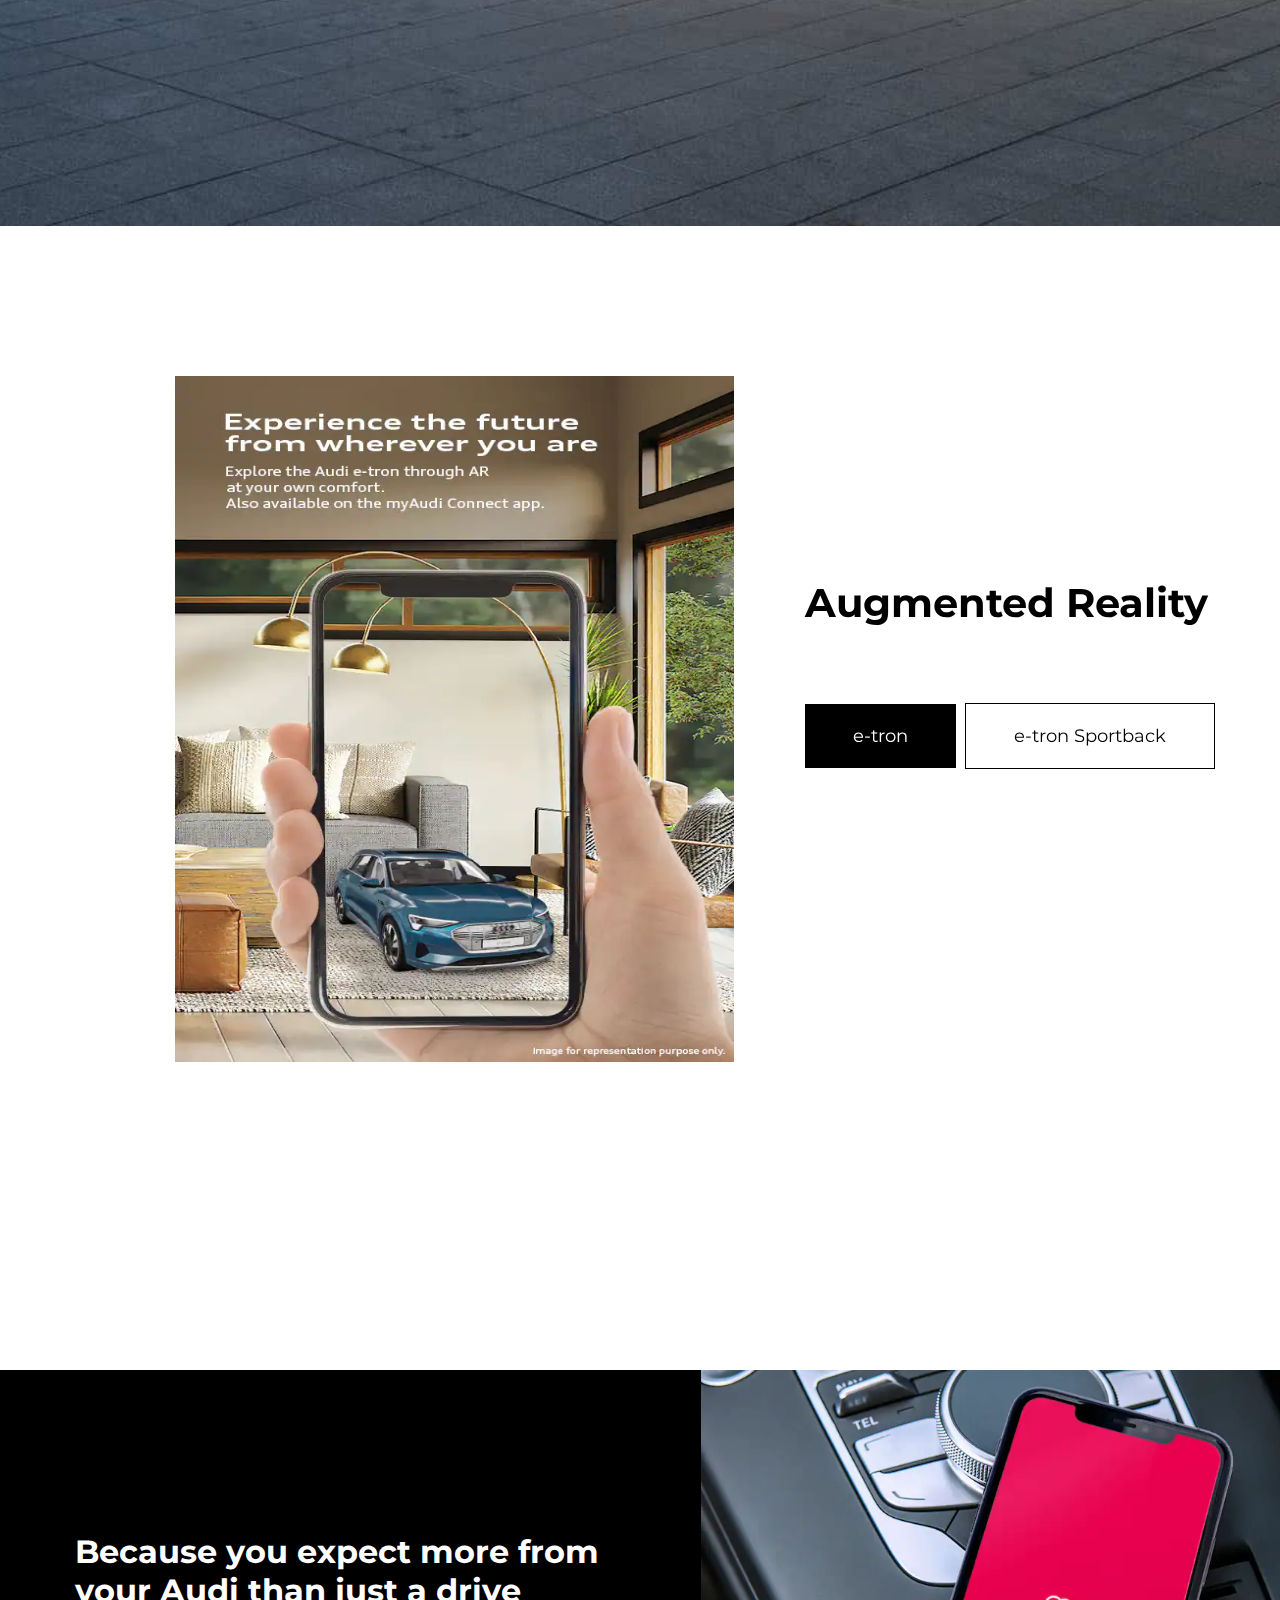
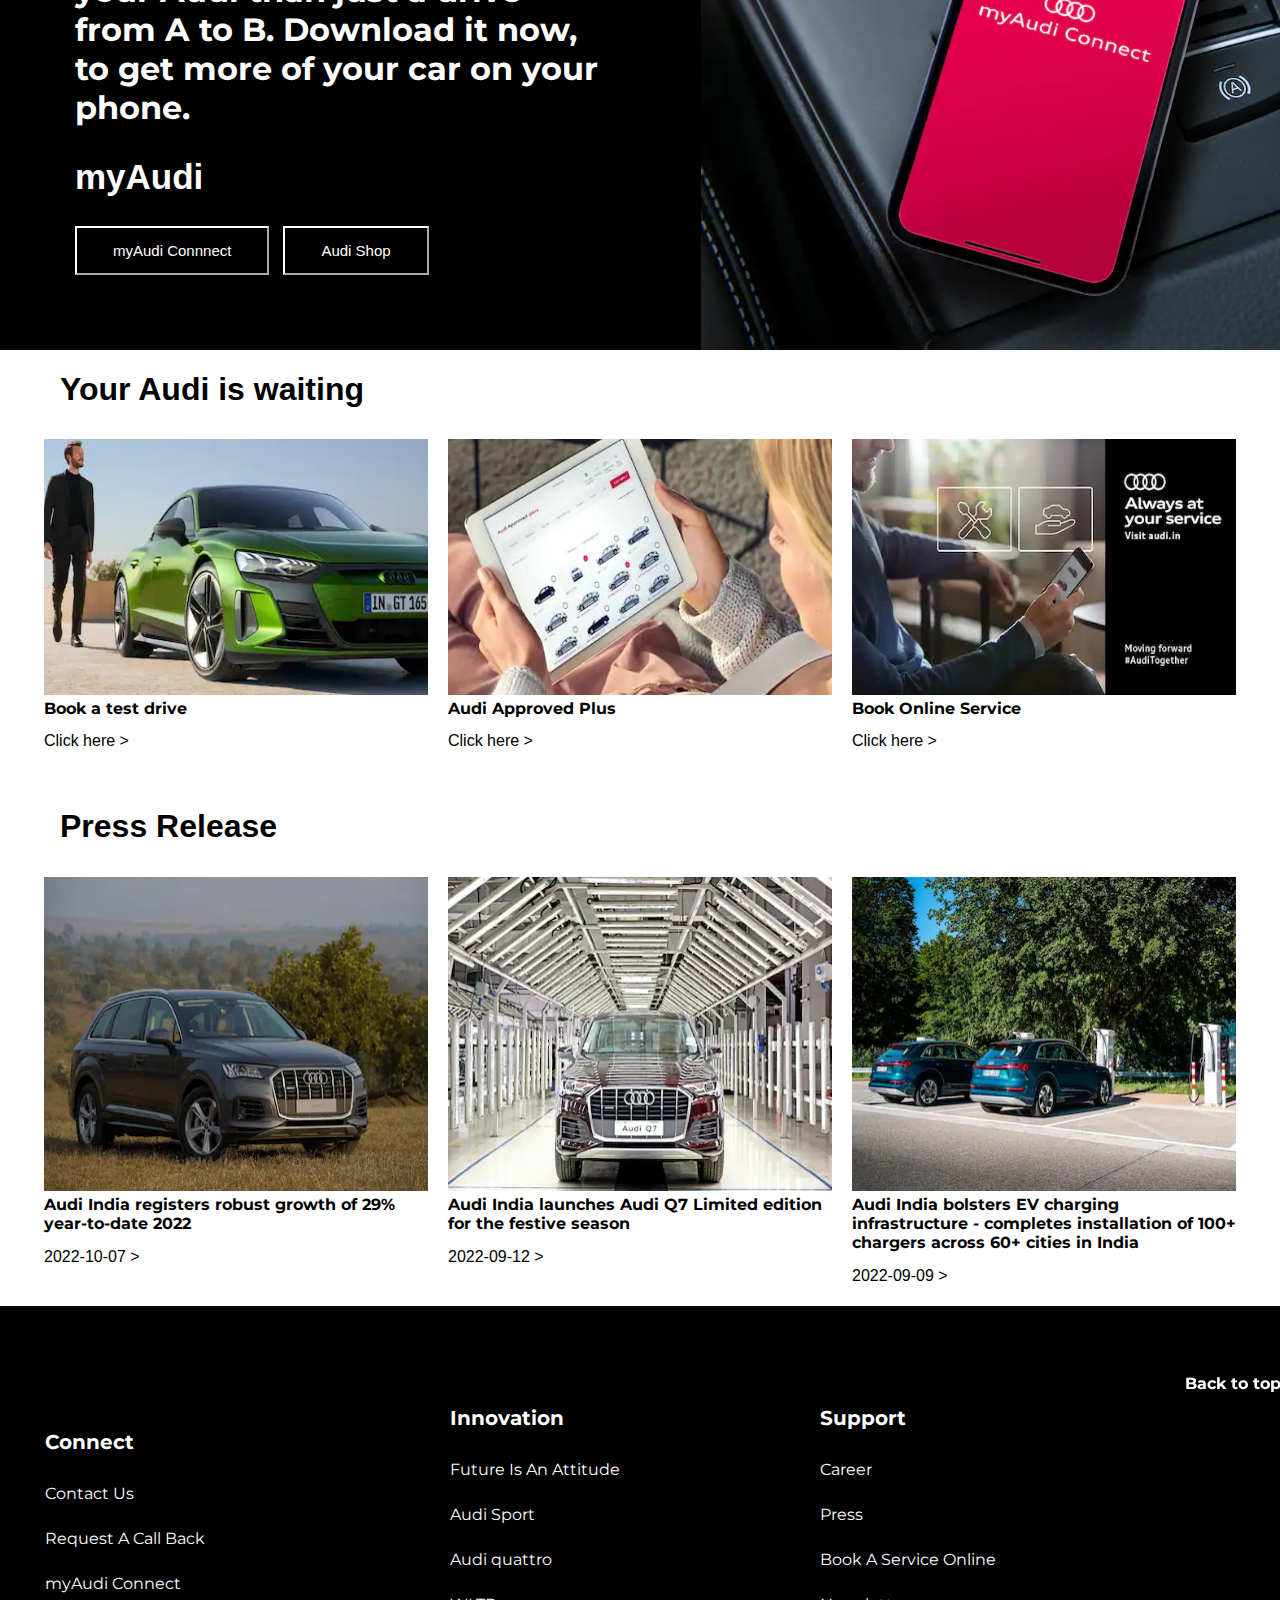
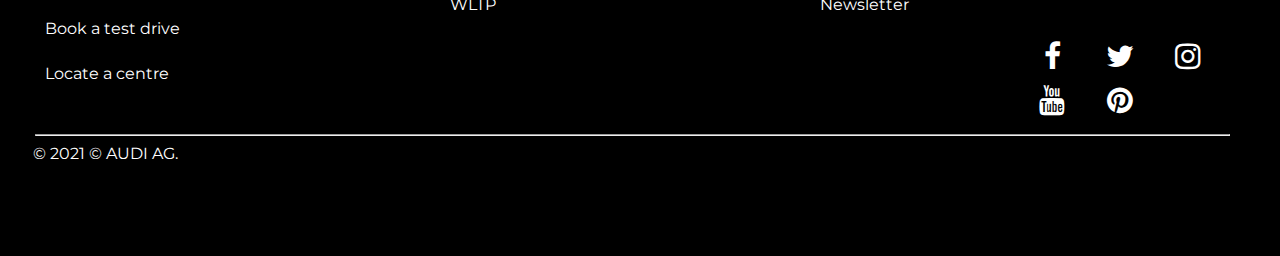
==== commit 61250889: "done" ====
--- a/index.html
+++ b/index.html
@@ -28,7 +28,7 @@
     </div>
     <!-- Navbar -->
 
-    <div class="hero-image">
+    <div class="hero-image" style="background-image: url('image/audiQ3.jpg')">
         <div class="hero-text">
             <h1 style="font-size:45px">Some see what’s there. We see beyond</h1>
             <p>The All new Audi-Q3</p>
@@ -62,8 +62,8 @@
     </div>
 
     <!-- <section> -->
-    <div class="bg-image">
-        <div class="card">
+    <div class="bg-image" style="background-image: url('image/E-tronHub-3840X4000.jpg');">
+        <div class=" card">
             <div>
                 <h1 style="font-size: 2.5rem;">The home of electric</h1>
             </div>
@@ -147,7 +147,8 @@
         </div>
         <div class="press-column">
             <img src="image/Audie-tron_charger.jpg" alt="Mountains" style="width:100%">
-            <h2>Audi India bolsters EV charging infrastructure - completes installation of 100+ chargers across 60+ cities in India</h2>
+            <h2>Audi India bolsters EV charging infrastructure - completes installation of 100+ chargers across 60+
+                cities in India</h2>
             <a href="#">2022-09-09 ></a>
         </div>
     </div>
--- a/style/style.css
+++ b/style/style.css
@@ -114,7 +114,7 @@
 }
 
 .hero-image {
-    background-image: url("image/audiQ3.jpg");
+    /* background-image: url("../image/audiQ3.jpg"); */
     height: 95%;
     width: 100%;
     background-position: center;
@@ -241,7 +241,7 @@
     height: 80%;
     padding-block-start: 500px;
     padding-block-end: 200px;
-    background-image: url("image/E-tronHub-3840X4000.jpg");
+    /* background-image: url("../image/E-tronHub-3840X4000.jpg");  */
     background-position: center;
     background-repeat: no-repeat;
     background-size: cover;
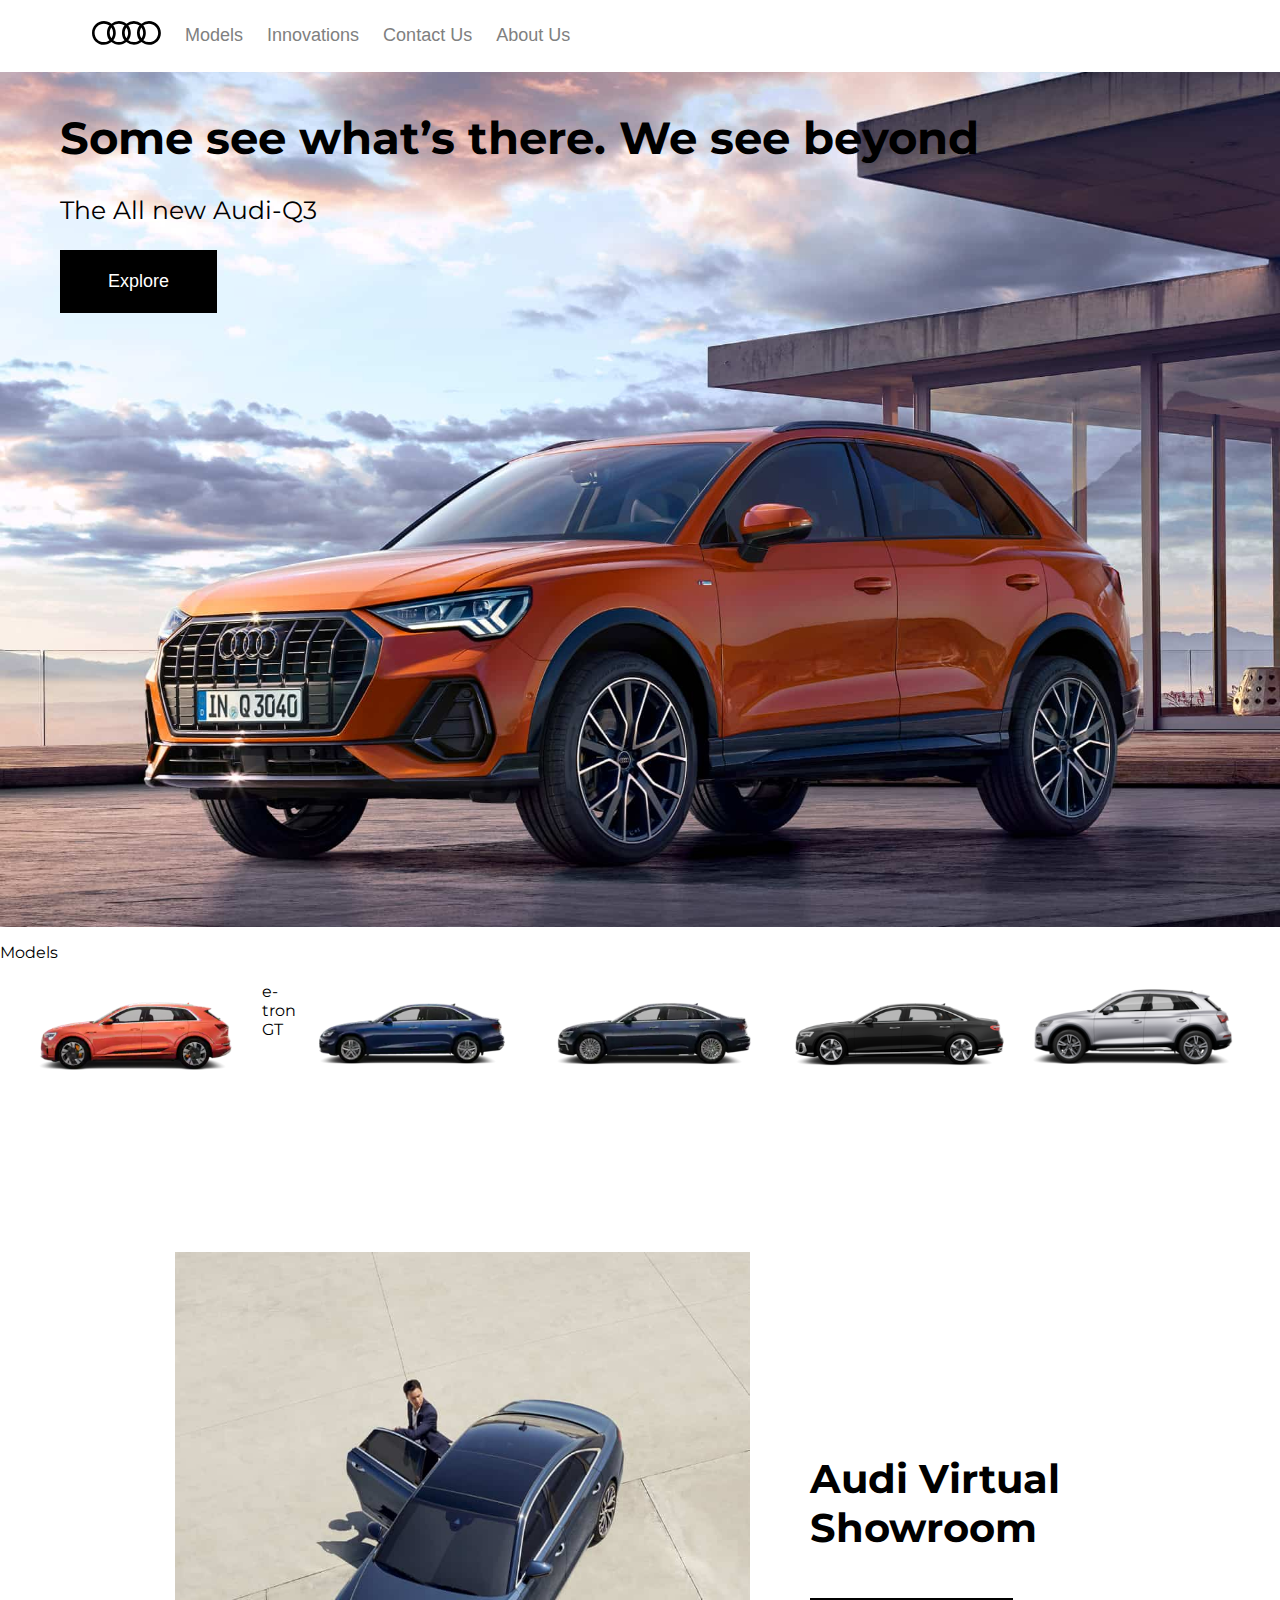
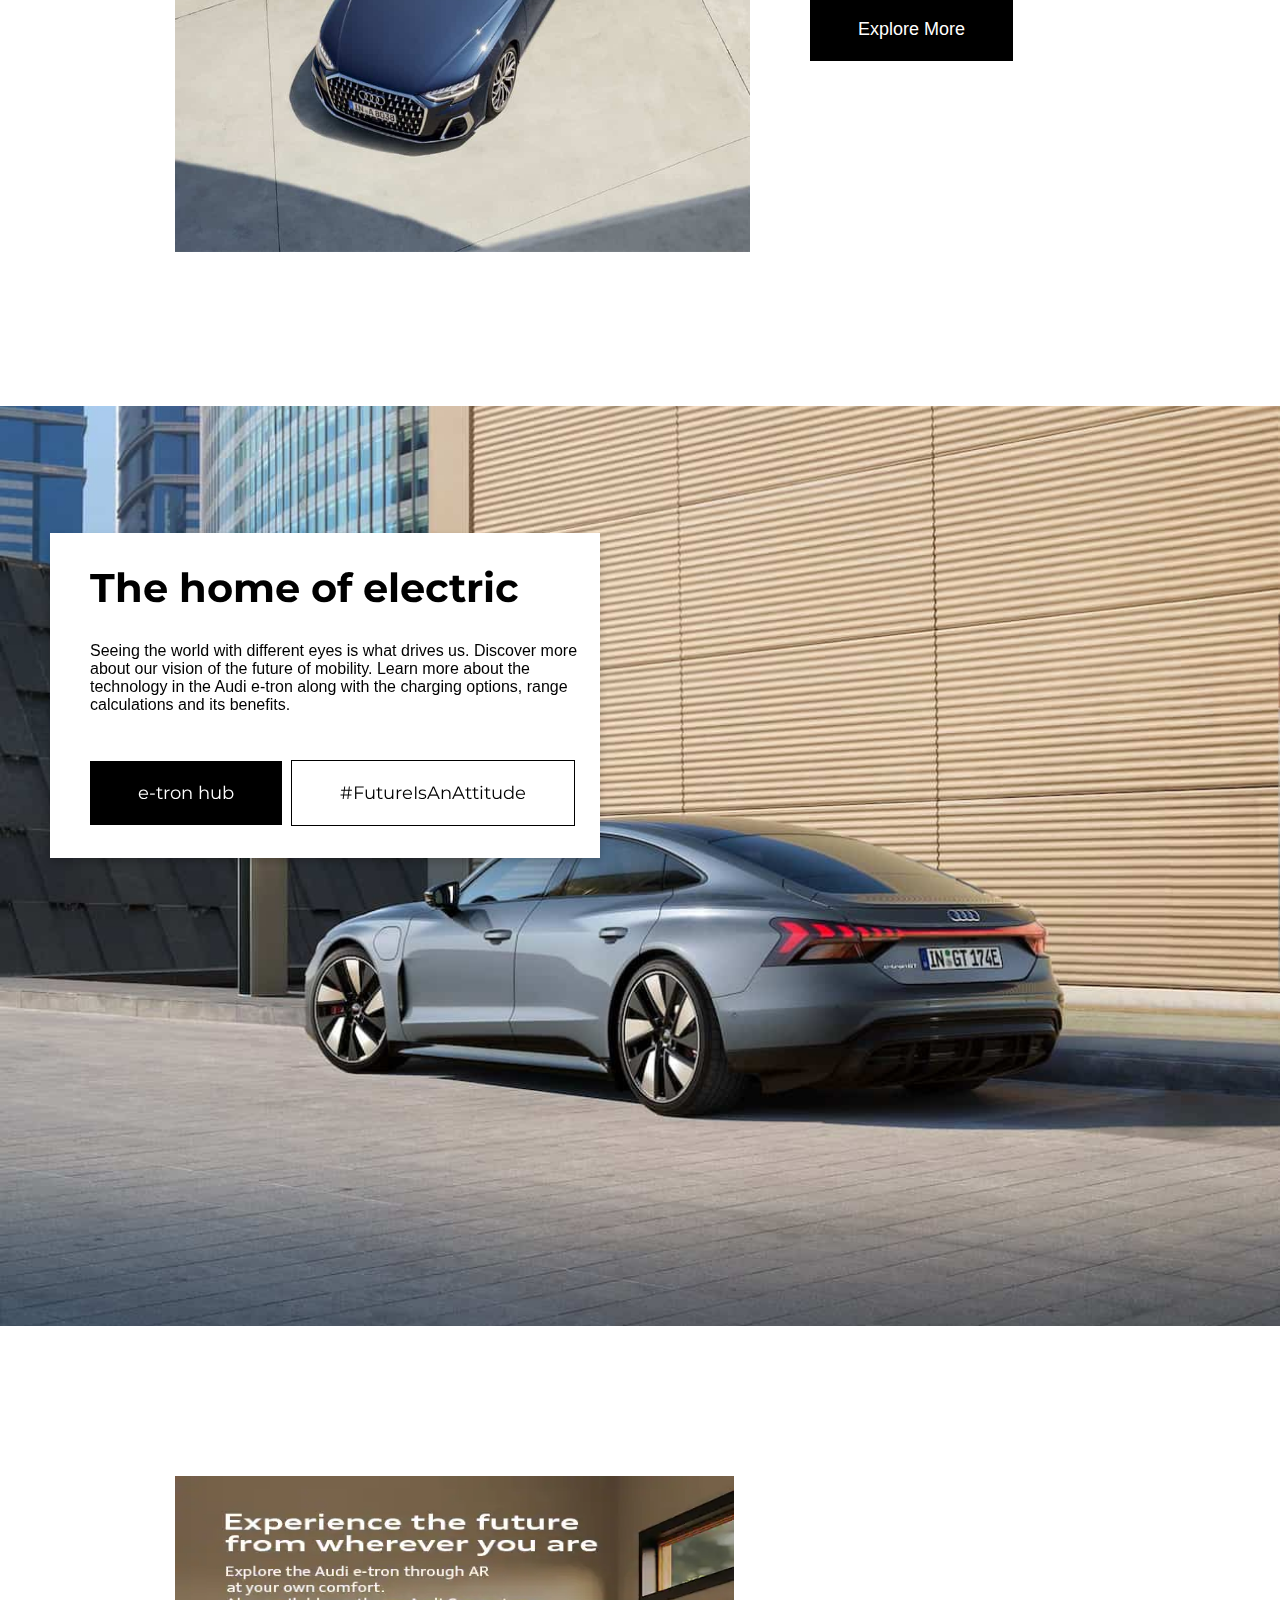
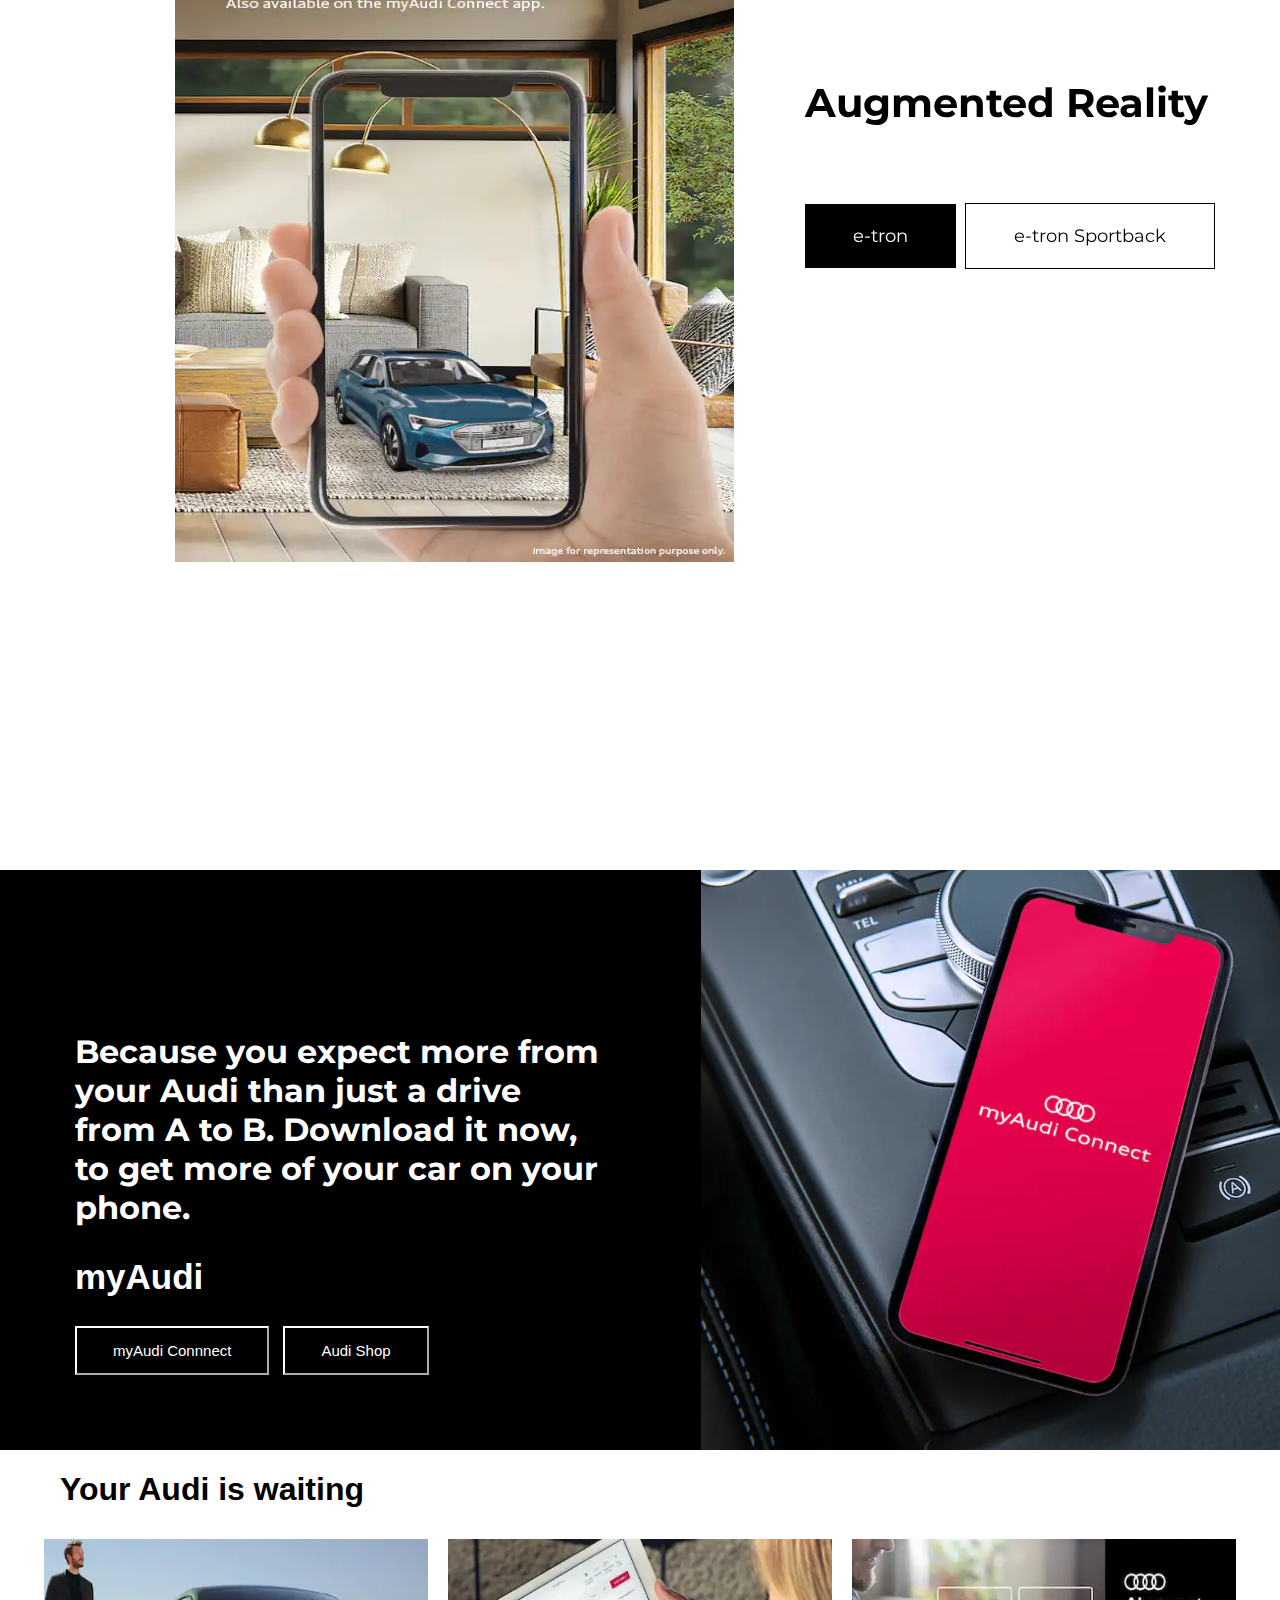
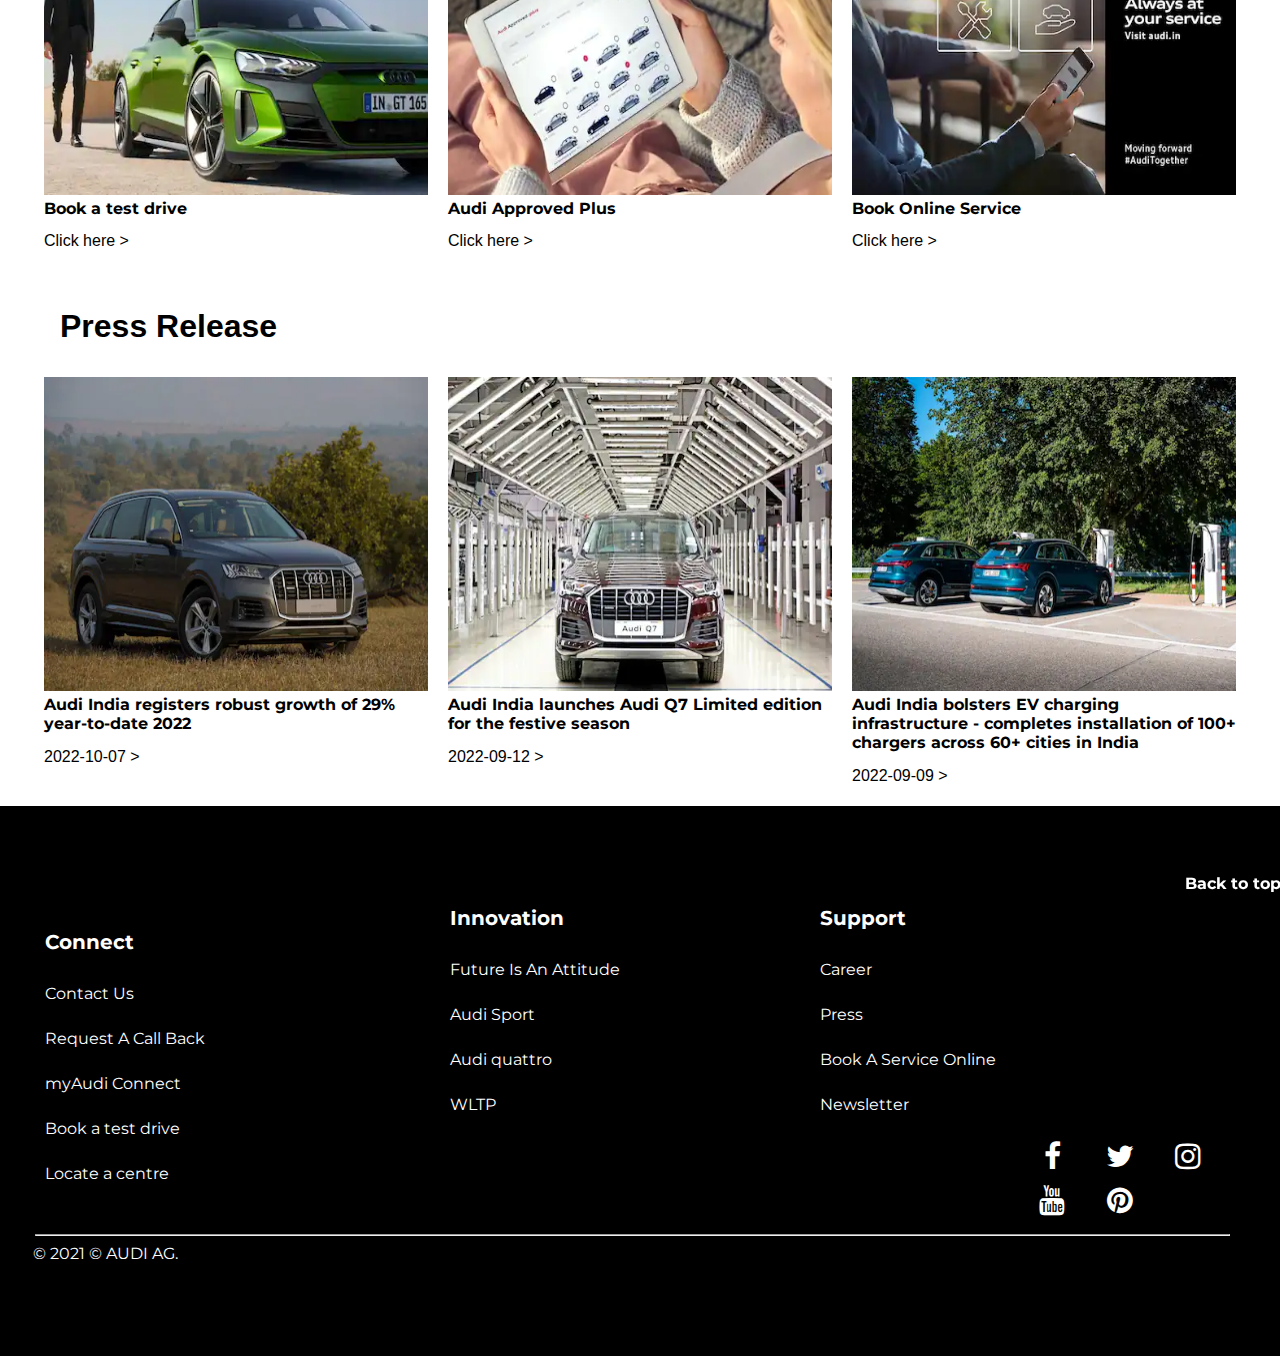
==== commit c9b10b00: "directories name changes" ====
--- a/index.html
+++ b/index.html
@@ -5,9 +5,10 @@
     <meta http-equiv="X-UA-Compatible" content="IE=edge" />
     <meta name="viewport" content="width=device-width, initial-scale=1.0" />
     <title>Audi India | Home</title>
-    <link rel="stylesheet" href="style/style.css">
-    <link rel="stylesheet" href="style/navbar.css" />
-    <link rel="stylesheet" href="style/footer.css" />
+    <link rel="stylesheet" href="Stylesheets/style.css">
+    <link rel="stylesheet" href="Stylesheets/navbar.css" />
+    <link rel="stylesheet" href="Stylesheets/footer.css" />
+    <script src="script.js"></script>
 </head>
 <body>
     <!-- Navbar -->
@@ -21,48 +22,48 @@
                 </svg>
             </a>
         </div>
-        <a href="image/model/models.html" class="links">Models</a>
+        <a href="Images/model/models.html" class="links">Models</a>
         <a href="#" class="links">Innovations</a>
         <a href="#" class="links">Contact Us</a>
         <a href="#" class="links">About Us</a>
     </div>
     <!-- Navbar -->
 
-    <div class="hero-image" style="background-image: url('image/audiQ3.jpg')">
+    <div class="hero-image" style="background-image: url('Images/audiQ3.jpg')">
         <div class="hero-text">
             <h1 style="font-size:45px">Some see what’s there. We see beyond</h1>
             <p>The All new Audi-Q3</p>
-            <button>Explore</button>
+            <button class="hoverbtns">Explore</button>
         </div>
     </div>
 
     <p class="p1">Models</p>
     <div class="models">
-        <img src="image/etroncatalunyared_sv.png" alt="e-tron GT" />
+        <img src="Images/etroncatalunyared_sv.png" alt="e-tron GT" />
         <span class="audi-link">e-tron GT</span>
-        <img src="image/A4navarrablue_sv.png" />
-        <img src="image/A6firmamemntblue_sv.png" />
-        <img src="image/A8Lvesuviusgrey_sv.png" />
-        <img src="image/2023.png" />
-        <img src="image/A4navarrablue_sv.png" />
-        <img src="image/A4navarrablue_sv.png" />
-        <img src="image/A4navarrablue_sv.png" />
-        <img src="image/A4navarrablue_sv.png" />
-        <img src="image/A4navarrablue_sv.png" />
+        <img src="Images/A4navarrablue_sv.png" />
+        <img src="Images/A6firmamemntblue_sv.png" />
+        <img src="Images/A8Lvesuviusgrey_sv.png" />
+        <img src="Images/2023.png" />
+        <img src="Images/A4navarrablue_sv.png" />
+        <img src="Images/A4navarrablue_sv.png" />
+        <img src="Images/A4navarrablue_sv.png" />
+        <img src="Images/A4navarrablue_sv.png" />
+        <img src="Images/A4navarrablue_sv.png" />
     </div>
 
     <div class="avs">
         <div>
-            <img src="image/A86_883.jpg" alt="">
+            <img src="Images/A86_883.jpg" alt="">
         </div>
         <div class="avs-text">
             <h1 style="font-size:40px">Audi Virtual<br>Showroom</h1> <br>
-            <button>Explore More</button>
+            <button class="hoverbtns">Explore More</button>
         </div>
     </div>
 
     <!-- <section> -->
-    <div class="bg-image" style="background-image: url('image/E-tronHub-3840X4000.jpg');">
+    <div class="bg-image" style="background-image: url('Images/E-tronHub-3840X4000.jpg');">
         <div class=" card">
             <div>
                 <h1 style="font-size: 2.5rem;">The home of electric</h1>
@@ -76,7 +77,7 @@
                     calculations and its benefits.</p>
             </div>
             <div>
-                <button id="b1">e-tron hub</button>
+                <button id="b1" class="hoverbtns">e-tron hub</button>
                 <button id="b2">#FutureIsAnAttitude</button>
             </div>
         </div>
@@ -85,25 +86,25 @@
 
     <div class="ar">
         <div>
-            <img src="image/116_E-Tron_AR-Banner_570X857.jpg" alt="">
+            <img src="Images/116_E-Tron_AR-Banner_570X857.jpg" alt="">
         </div>
         <div class="ar-text">
             <h1 style="font-size:40px">Augmented Reality</h1> <br>
-            <button class="ar-btn1">e-tron</button>
+            <button class="ar-btn1 hoverbtns">e-tron</button>
             <button class="ar-btn2">e-tron Sportback</button>
         </div>
     </div>
 
     <div class="audi-connect">
         <div class="acimg">
-            <img src="image/122_Audi-App-Post_1534-X-1534px_WC.jpg">
+            <img src="Images/122_Audi-App-Post_1534-X-1534px_WC.jpg">
         </div>
         <div class="actext">
             <h1>Because you expect more from your Audi than just a drive from A to B. Download it now, to get more of
                 your car on your phone.</h1>
             <h2>myAudi</h2>
-            <button>myAudi Connnect</button>
-            <button id="acb2">Audi Shop</button>
+            <button class="hoverbtns">myAudi Connnect</button>
+            <button id="acb2" class="hoverbtns">Audi Shop</button>
         </div>
     </div>
 
@@ -113,17 +114,17 @@
 
     <div class="gallery-row">
         <div class="gallery-column">
-            <img src="image/TestDrive-883x496.png" alt="Nature" style="width:100%">
+            <img src="Images/TestDrive-883x496.png" alt="Nature" style="width:100%">
             <h2>Book a test drive</h2>
             <a href="#">Click here ></a>
         </div>
         <div class="gallery-column">
-            <img src="image/ApprovedPlus-883X496.png" alt="Snow" style="width:100%">
+            <img src="Images/ApprovedPlus-883X496.png" alt="Snow" style="width:100%">
             <h2>Audi Approved Plus</h2>
             <a href="#">Click here ></a>
         </div>
         <div class="gallery-column">
-            <img src="image/BookServices-833x496.png" alt="Mountains" style="width:100%">
+            <img src="Images/BookServices-833x496.png" alt="Mountains" style="width:100%">
             <h2>Book Online Service</h2>
             <a href="#">Click here ></a>
         </div>
@@ -136,17 +137,17 @@
 
     <div class="press-row">
         <div class="press-column">
-            <img src="image/TheNewAudiQ7.jpg" alt="Nature" style="width:100%">
+            <img src="Images/TheNewAudiQ7.jpg" alt="Nature" style="width:100%">
             <h2>Audi India registers robust growth of 29% year-to-date 2022</h2>
             <a href="#">2022-10-07 ></a>
         </div>
         <div class="press-column">
-            <img src="image/AudiQ7_sep09.jpg" alt="Snow" style="width:100%">
+            <img src="Images/AudiQ7_sep09.jpg" alt="Snow" style="width:100%">
             <h2>Audi India launches Audi Q7 Limited edition for the festive season</h2>
             <a href="#">2022-09-12 ></a>
         </div>
         <div class="press-column">
-            <img src="image/Audie-tron_charger.jpg" alt="Mountains" style="width:100%">
+            <img src="Images/Audie-tron_charger.jpg" alt="Mountains" style="width:100%">
             <h2>Audi India bolsters EV charging infrastructure - completes installation of 100+ chargers across 60+
                 cities in India</h2>
             <a href="#">2022-09-09 ></a>
--- a/Stylesheets/style.css
+++ b/Stylesheets/style.css
@@ -0,0 +1,379 @@
+@import url(https://cdnjs.cloudflare.com/ajax/libs/font-awesome/4.7.0/css/font-awesome.min.css);
+@import url("http://fonts.cdnfonts.com/css/audi-type-2");
+@import url(audi-core-ci-reset-and-basic.min.css);
+@import url("https://fonts.googleapis.com/css2?family=Montserrat&display=swap");
+@import url("https://fonts.googleapis.com/css2?family=Montserrat:wght@200&display=swap");
+
+body,
+html {
+    font-family: "Montserrat", sans-serif;
+    height: 100%;
+    margin: 0;
+    scroll-behavior: smooth;
+    /* background-color: whitesmoke; */
+}
+
+.avs {
+    display: flex;
+    transition: 10s;
+}
+
+.avs img {
+    width: 575px;
+    height: 600px;
+    padding-left: 175px;
+    padding-top: 150px;
+    padding-bottom: 150px;
+}
+
+.avs-text {
+    position: relative;
+    top: 325px;
+    left: 60px;
+    color: black;
+    font-family: "Montserrat", sans-serif;
+    align-items: center;
+}
+
+.avs-text button {
+    border: none;
+    outline: 0;
+    color: white;
+    background-color: black;
+    text-align: center;
+    cursor: pointer;
+    margin: 0px 4px 32px 0px;
+    padding: 21px 48px;
+    font-size: 18px;
+}
+
+.avs-text button:hover {
+    background-color: #555;
+    color: white;
+}
+
+.ar {
+    display: flex;
+    transition: 10s;
+}
+
+.ar img {
+    width: 75%;
+    height: 60%;
+    padding-left: 175px;
+    padding-top: 150px;
+    padding-bottom: 150px;
+}
+
+.ar-text {
+    position: relative;
+    top: 325px;
+    left: 60px;
+    color: black;
+    font-family: "Montserrat", sans-serif;
+    align-items: center;
+}
+
+.ar-btn1 {
+    border: none;
+    outline: 0;
+    color: white;
+    background-color: black;
+    text-align: center;
+    cursor: pointer;
+    margin: 0px 4px 32px 0px;
+    margin-left: 00px;
+    margin-top: 30px;
+    padding: 21px 48px;
+    font-size: 18px;
+    font-family: "Montserrat", sans-serif;
+}
+
+.ar-btn1:hover {
+    background-color: #555;
+    color: white;
+}
+
+.ar-btn2 {
+    border: solid 1px #000;
+    outline: 0;
+    color: black;
+    background-color: white;
+    text-align: center;
+    cursor: pointer;
+    margin: 0px 4px 32px 0px;
+    margin-left: 1px;
+    margin-top: 30px;
+    padding: 21px 48px;
+    font-size: 18px;
+    font-family: "Montserrat", sans-serif;
+}
+
+.ar-btn2:hover {
+    color: #777;
+}
+
+.hero-image {
+    /* background-image: url("../Images/audiQ3.jpg"); */
+    height: 95%;
+    width: 100%;
+    background-position: center;
+    background-size: cover;
+    position: relative;
+}
+
+.hero-text {
+    position: absolute;
+    top: 8px;
+    left: 60px;
+    color: black;
+    /* font-family: "Montserrat", sans-serif; */
+}
+
+.hero-text button {
+    border: none;
+    outline: 0;
+    color: white;
+    background-color: black;
+    text-align: center;
+    cursor: pointer;
+    margin: 0px 4px 32px 0px;
+    padding: 21px 48px;
+    font-size: 18px;
+}
+
+.hero-text p {
+    font-family: "Montserrat", sans-serif;
+    font-size: 25px;
+    margin-top: 0;
+}
+
+.hero-text button:hover {
+    background-color: #555;
+    color: white;
+}
+
+
+.models {
+    display: flex;
+    flex-wrap: no-wrap;
+    overflow-x: auto;
+    margin: 20px;
+}
+
+.models img {
+    flex: 0 0 auto;
+    width: auto;
+    height: 100px;
+    max-width: 100%;
+    margin-right: 10px;
+}
+
+.card {
+    position: sticky;
+    max-width: 600px;
+    width: 43%;
+    /* height: 23%; */
+    background-color: white;
+    left: 50px;
+    top: 300px;
+    box-shadow: 0 4px 8px 0 rgba(0, 0, 0, 0.2);
+    transition: 0.3s;
+}
+
+.card h1 {
+    text-align: left;
+    padding-left: 40px;
+    padding-top: 30px;
+    font-family: "Montserrat", sans-serif;
+}
+
+.card p {
+    margin-top: 30px;
+    padding-left: 40px;
+    font-family: "Raleway", sans-serif;
+}
+
+.card:hover {
+    box-shadow: 0 8px 16px 0 rgba(0, 0, 0, 0.2);
+}
+
+#b1 {
+    border: none;
+    outline: 0;
+    color: white;
+    background-color: black;
+    text-align: center;
+    cursor: pointer;
+    margin: 0px 4px 32px 0px;
+    margin-left: 40px;
+    margin-top: 30px;
+    padding: 21px 48px;
+    font-size: 18px;
+    font-family: "Montserrat", sans-serif;
+}
+
+#b1:hover {
+    background-color: #555;
+    color: white;
+}
+
+#b2 {
+    border: solid 1px #000;
+    outline: 0;
+    color: black;
+    background-color: white;
+    text-align: center;
+    cursor: pointer;
+    margin: 0px 4px 32px 0px;
+    margin-left: 1px;
+    margin-top: 30px;
+    padding: 21px 48px;
+    font-size: 18px;
+    font-family: "Montserrat", sans-serif;
+}
+
+#b2:hover {
+    color: #777;
+}
+
+.bg-image {
+    height: 80%;
+    padding-block-start: 100px;
+    padding-block-end: 100px;
+    /* background-image: url("../Images/E-tronHub-3840X4000.jpg");  */
+    background-position: center;
+    background-repeat: no-repeat;
+    background-size: cover;
+}
+
+.audi-connect {
+    display: flex;
+    align-items: flex-end;
+    justify-content: center;
+    background-color: black;
+}
+
+.acimg img {
+    max-width: 100%;
+    float: right;
+    padding-left: 500px;
+}
+
+.acimg {
+    flex-basis: 150%;
+    order: 2;
+}
+
+
+.actext h1 {
+    color: #fff;
+    margin-left: 75px;
+    padding-right: 100px;
+    font-family: 'Montserrat', sans-serif;
+}
+
+.actext h2 {
+    color: #fff;
+    margin-left: 75px;
+    padding-right: 100px;
+    font-size: 35px;
+    font-family: "Raleway", sans-serif;
+}
+
+.actext button {
+    color: #fff;
+    border-color: white;
+    background-color: #000;
+    margin-left: 75px;
+    padding: 14px 36px;
+    font-size: 15px;
+    cursor: pointer;
+    margin-bottom: 75px;
+
+}
+
+.actext button:hover {
+    color: #888;
+    border-color: #888;
+    transition: 0.3s;
+}
+
+#acb2 {
+    margin-left: 10px;
+}
+
+
+/* The grid: Four equal columns that floats next to each other */
+.gallery-column {
+    float: left;
+    width: 30%;
+    padding: 10px;
+}
+
+/* Style the images inside the grid */
+.gallery-column img {
+    cursor: pointer;
+    height: 90%;
+}
+
+.gallery-column h2 {
+    font-family: 'Montserrat', sans-serif;
+    font-size: 16px;
+    margin-bottom: 10;
+    margin-top: 0;
+}
+
+.gallery-column a {
+    text-decoration: none;
+    color: #000;
+    font-family: Arial, Helvetica, sans-serif;
+    font-size: 16px;
+}
+
+.gallerytxt {
+    padding-left: 60px;
+}
+
+.gallery-row {
+    display: flex;
+    justify-content: center;
+}
+
+/* The grid: Four equal columns that floats next to each other */
+.press-column {
+    float: left;
+    width: 30%;
+    padding: 10px;
+}
+
+/* Style the images inside the grid */
+.press-column img {
+    cursor: pointer;
+    height: 90%;
+}
+
+.press-column h2 {
+    font-family: 'Montserrat', sans-serif;
+    font-size: 16px;
+    margin-bottom: 10;
+    margin-top: 0;
+
+}
+
+.press-column a {
+    text-decoration: none;
+    color: #000;
+    font-family: Arial, Helvetica, sans-serif;
+    font-size: 16px;
+}
+
+.presstxt {
+    margin-top: 75px;
+    padding-left: 60px;
+}
+
+.press-row {
+    display: flex;
+    justify-content: center;
+}--- a/Stylesheets/navbar.css
+++ b/Stylesheets/navbar.css
@@ -0,0 +1,27 @@
+/* @import url('http://fonts.cdnfonts.com/css/audi-type-2'); */
+
+.navbar {
+  /* width: 100%; */
+  background-color: #ffffff;
+  overflow: auto;
+  padding-left: 80px;
+  padding-top: 9px;
+  padding-bottom: 10px;
+  font-family: 'Audi Type', sans-serif;
+}
+
+.navbar a {
+  float: left;
+  padding: 12px;
+  color: gray;
+  text-decoration: none;
+  font-size: 18px;
+}
+
+.links {
+  margin-top: 4px;
+}
+
+.navbar a:hover {
+  color: black;
+}--- a/Stylesheets/footer.css
+++ b/Stylesheets/footer.css
@@ -0,0 +1,63 @@
+@import url(https://cdnjs.cloudflare.com/ajax/libs/font-awesome/4.7.0/css/font-awesome.min.css);
+@import url("http://fonts.cdnfonts.com/css/audi-type-2");
+@import url(audi-core-ci-reset-and-basic.min.css);
+@import url("https://fonts.googleapis.com/css2?family=Montserrat&display=swap");
+@import url("https://fonts.googleapis.com/css2?family=Montserrat:wght@200&display=swap");
+
+.footer-top {
+  position: absolute;
+  /* margin-left: 70px; */
+  /* width: 1348px; */
+  width: 100%;
+  height: 120px;
+  /* top: 8000px; */
+  background-color: white;
+}
+
+.footer {
+  position: absolute;
+  margin-top: 70px;
+  width: 98.1%;
+  /* width: 1210px; */
+  height: 500px;
+  /* top: 8120px; */
+  background-color: black;
+  padding-left: 5px;
+  padding-top: 50px;
+  padding-right: 20px;
+  /* padding: 40px; */
+  left: 0px;
+}
+
+.footer ul {
+  padding-top: 10px;
+  color: white;
+  font-family: "Montserrat", sans-serif;
+}
+
+.arrow {
+  position: relative;
+  /* top: 0px; */
+  left: 1185px;
+  width: 15px;
+}
+
+.icons {
+  position: absolute;
+  left: 1020px;
+  top: 328px;
+}
+
+.icons a {
+  text-decoration: none;
+}
+
+.fa {
+  padding: 7px;
+  font-size: 30px;
+  width: 50px;
+  text-align: center;
+  text-decoration: none;
+  /* margin: 5px 2px; */
+  color: white;
+}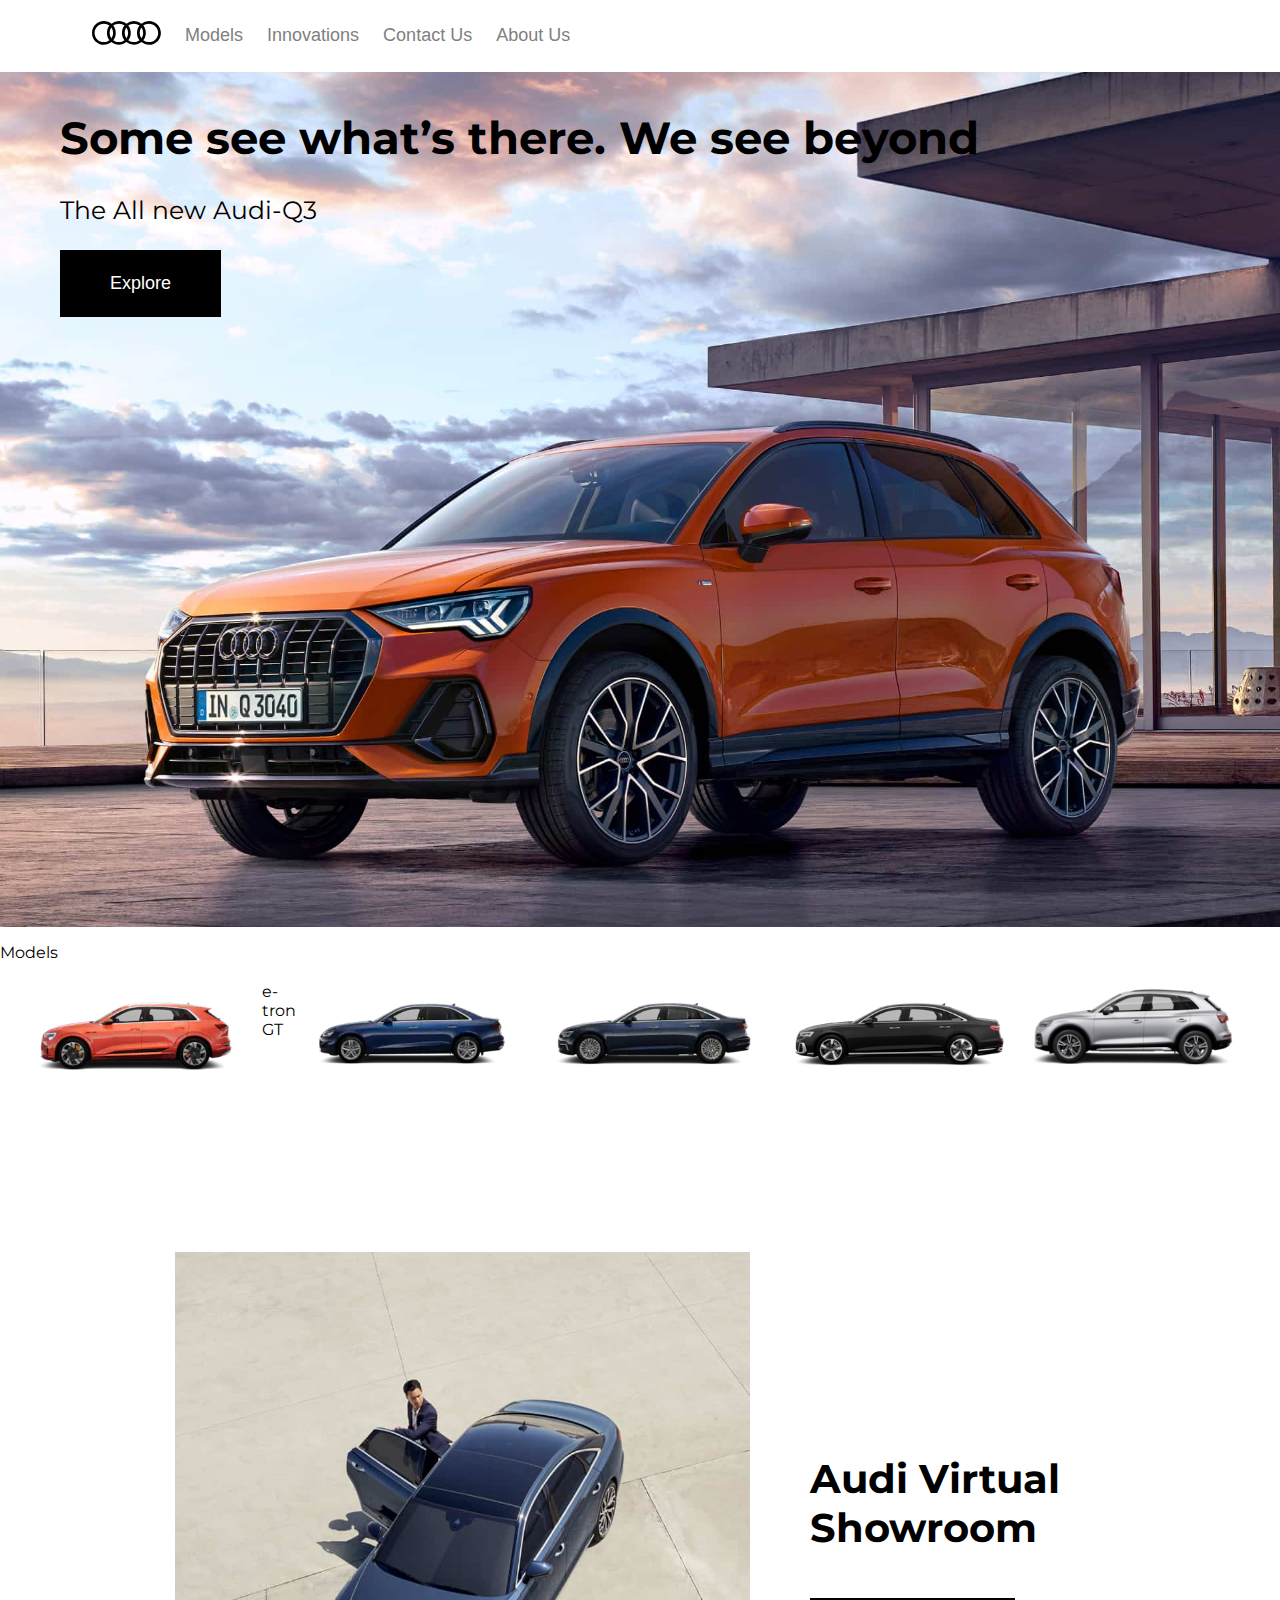
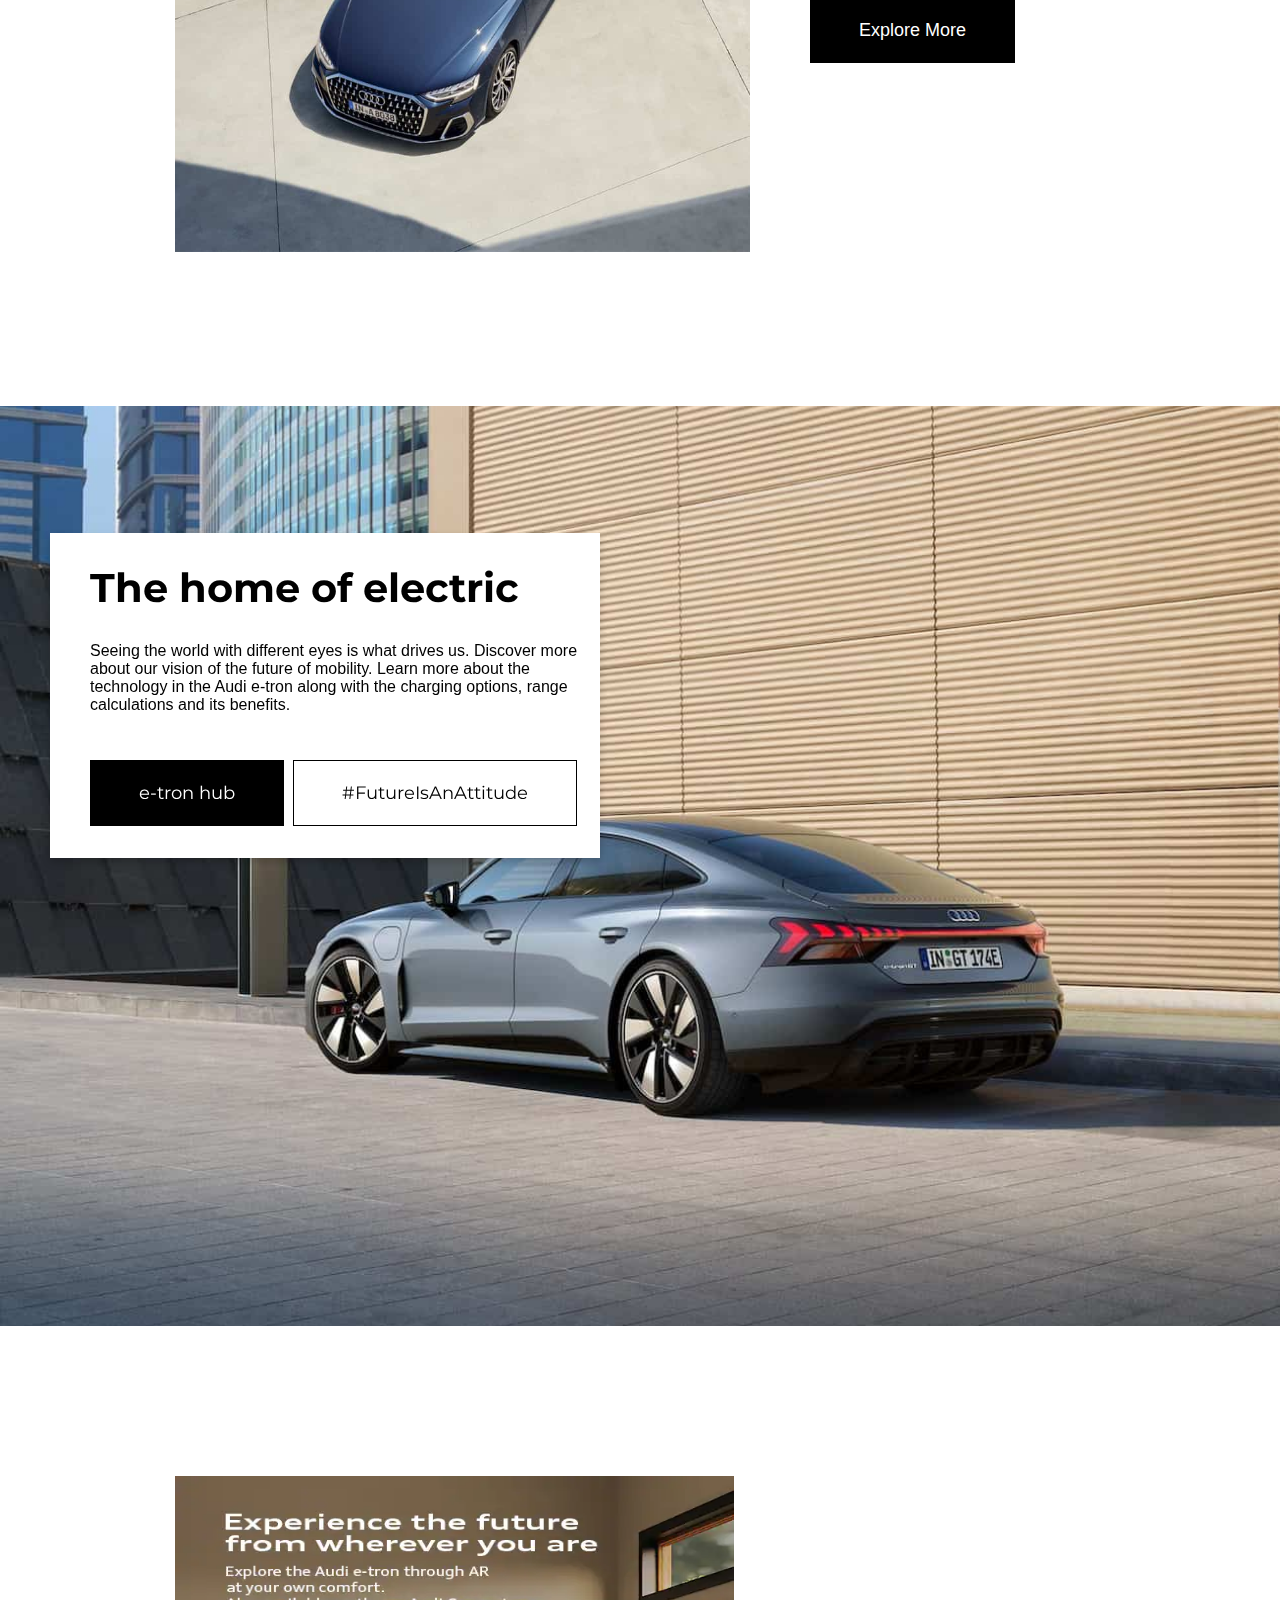
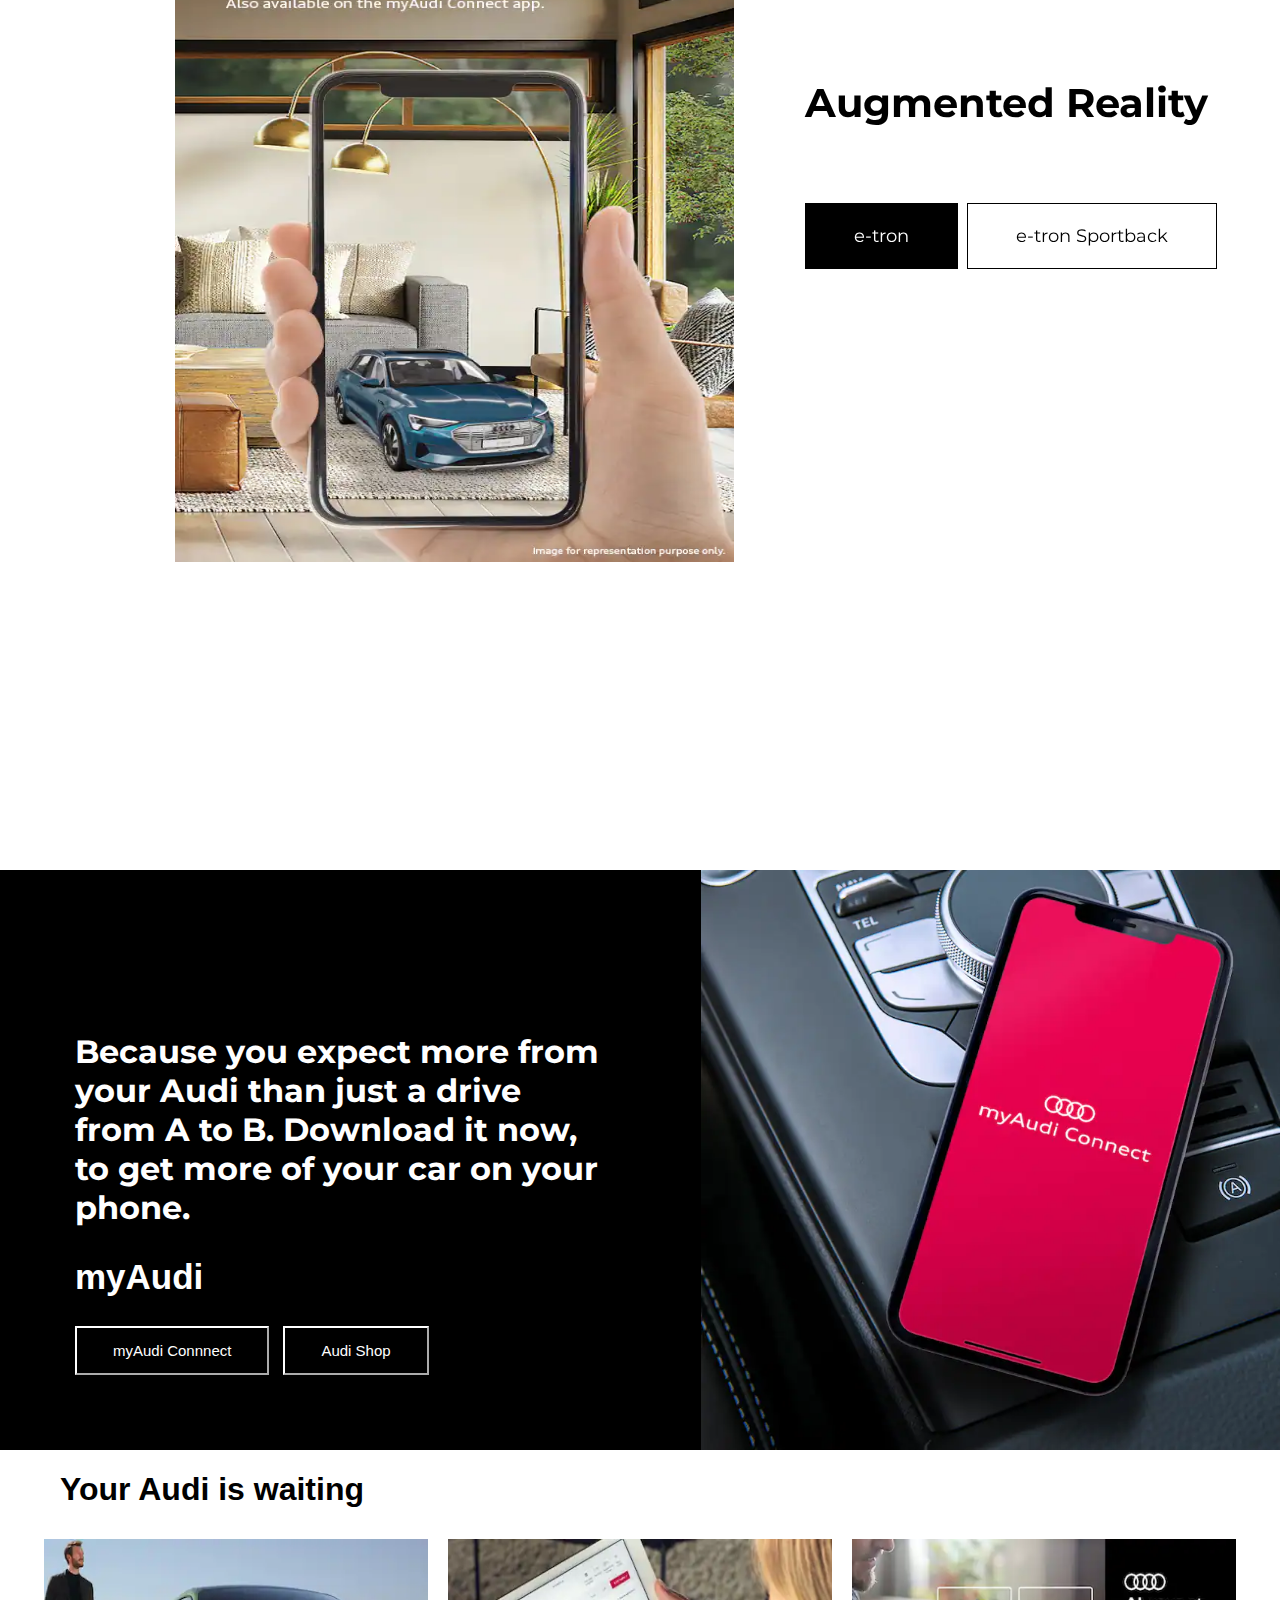
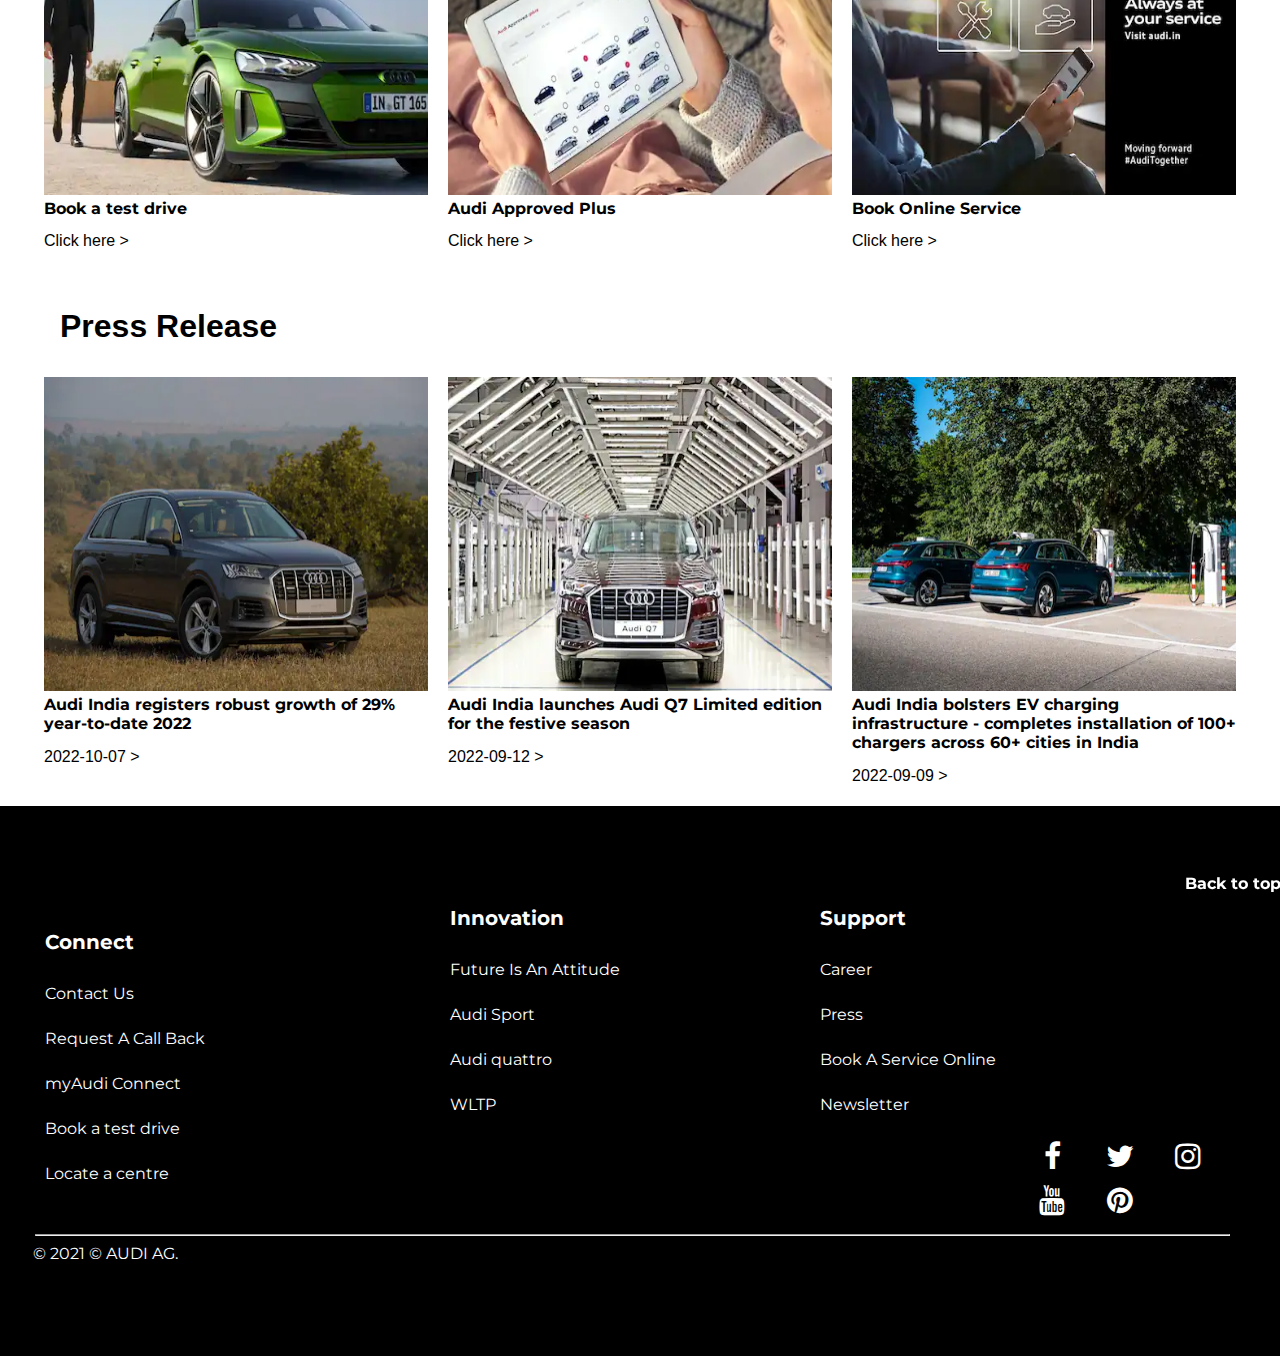
==== commit d3e63166: "hover effect added" ====
--- a/index.html
+++ b/index.html
@@ -8,7 +8,6 @@
     <link rel="stylesheet" href="Stylesheets/style.css">
     <link rel="stylesheet" href="Stylesheets/navbar.css" />
     <link rel="stylesheet" href="Stylesheets/footer.css" />
-    <script src="script.js"></script>
 </head>
 <body>
     <!-- Navbar -->
@@ -198,6 +197,7 @@
         <hr style="position:relative; top:35px ; width:95%">
         <text style="color:white;position:relative; top:35px; left: 28px;">© 2021 © AUDI AG.</text>
     </div>
+    <script src="script.js"></script>
 
 </body>
 </html>
--- a/Stylesheets/style.css
+++ b/Stylesheets/style.css
@@ -36,7 +36,7 @@
 }
 
 .avs-text button {
-    border: none;
+    border: 1px solid black;
     outline: 0;
     color: white;
     background-color: black;
@@ -75,7 +75,7 @@
 }
 
 .ar-btn1 {
-    border: none;
+    border: 1px solid black;
     outline: 0;
     color: white;
     background-color: black;
@@ -131,7 +131,7 @@
 }
 
 .hero-text button {
-    border: none;
+    border: 2px solid black;
     outline: 0;
     color: white;
     background-color: black;
@@ -148,10 +148,10 @@
     margin-top: 0;
 }
 
-.hero-text button:hover {
+/* .hero-text button:hover {
     background-color: #555;
     color: white;
-}
+} */
 
 
 .models {
@@ -199,7 +199,7 @@
 }
 
 #b1 {
-    border: none;
+    border: 1px solid black;
     outline: 0;
     color: white;
     background-color: black;
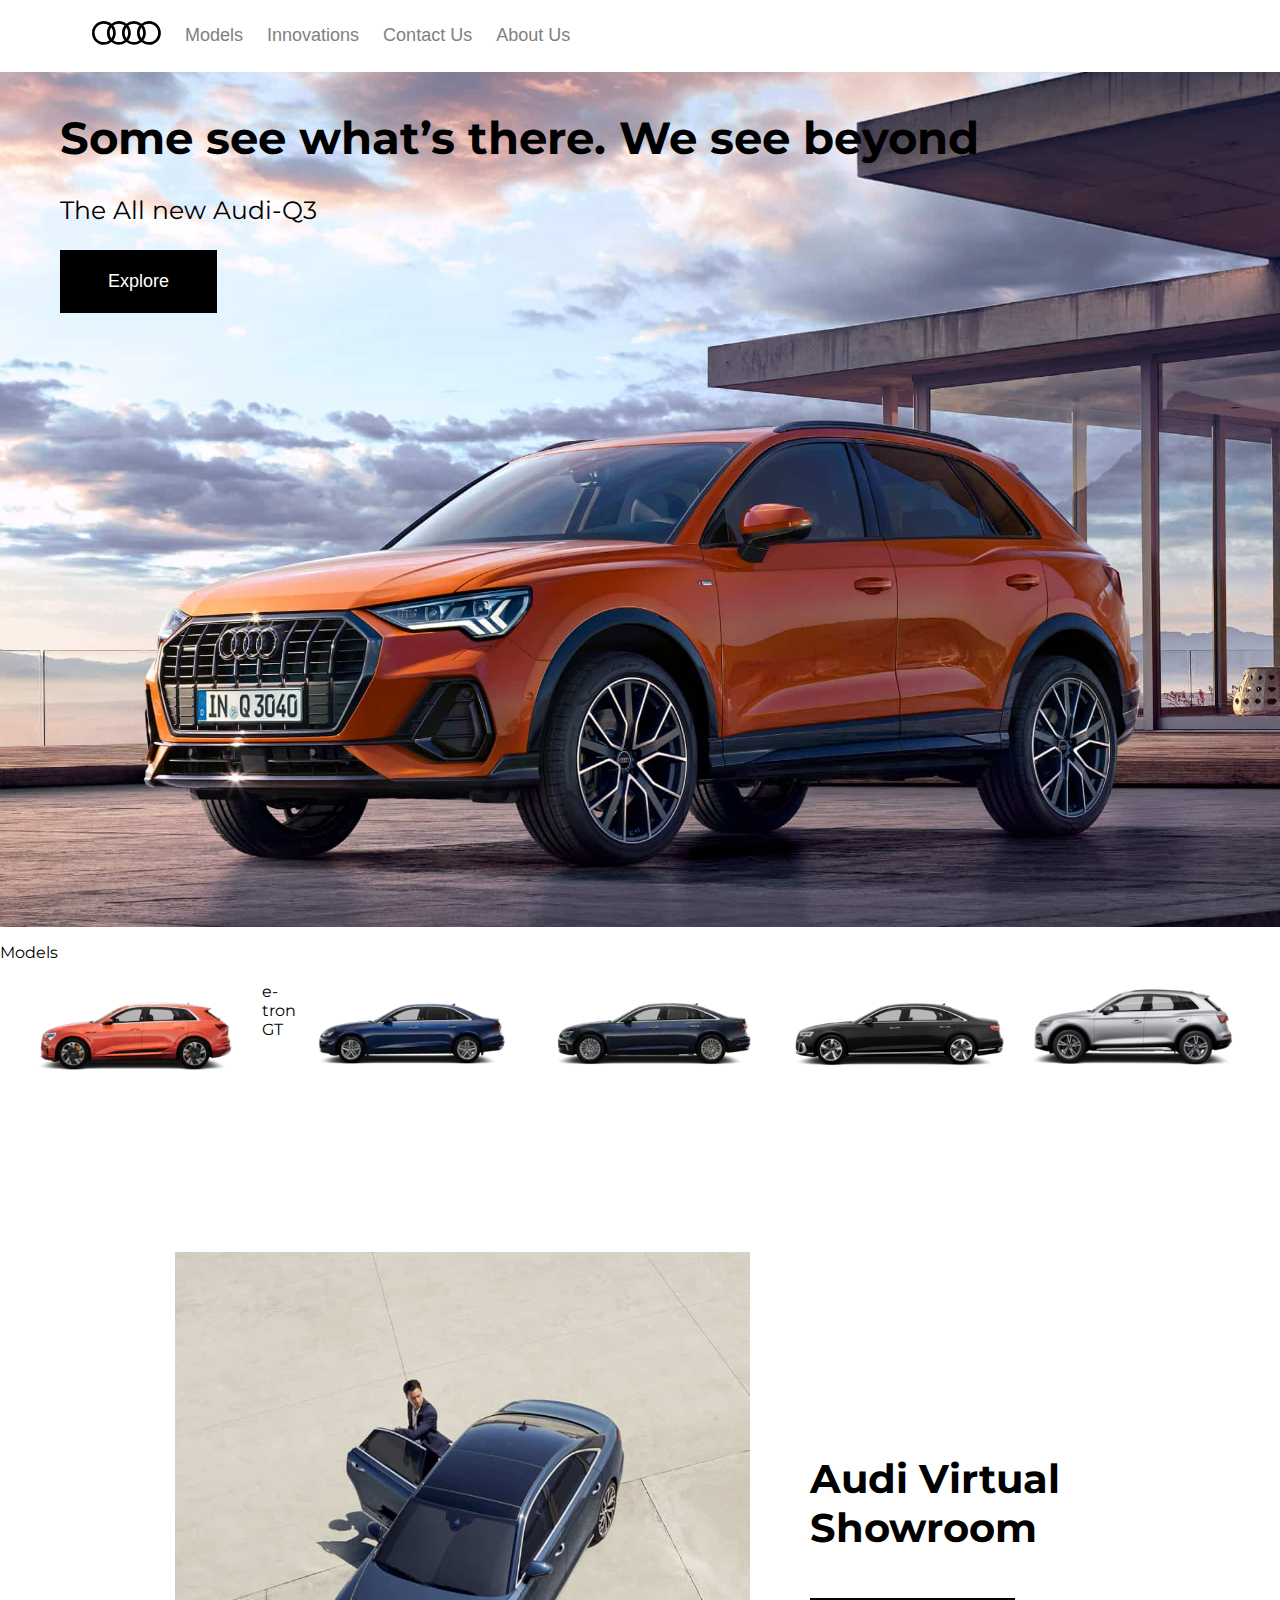
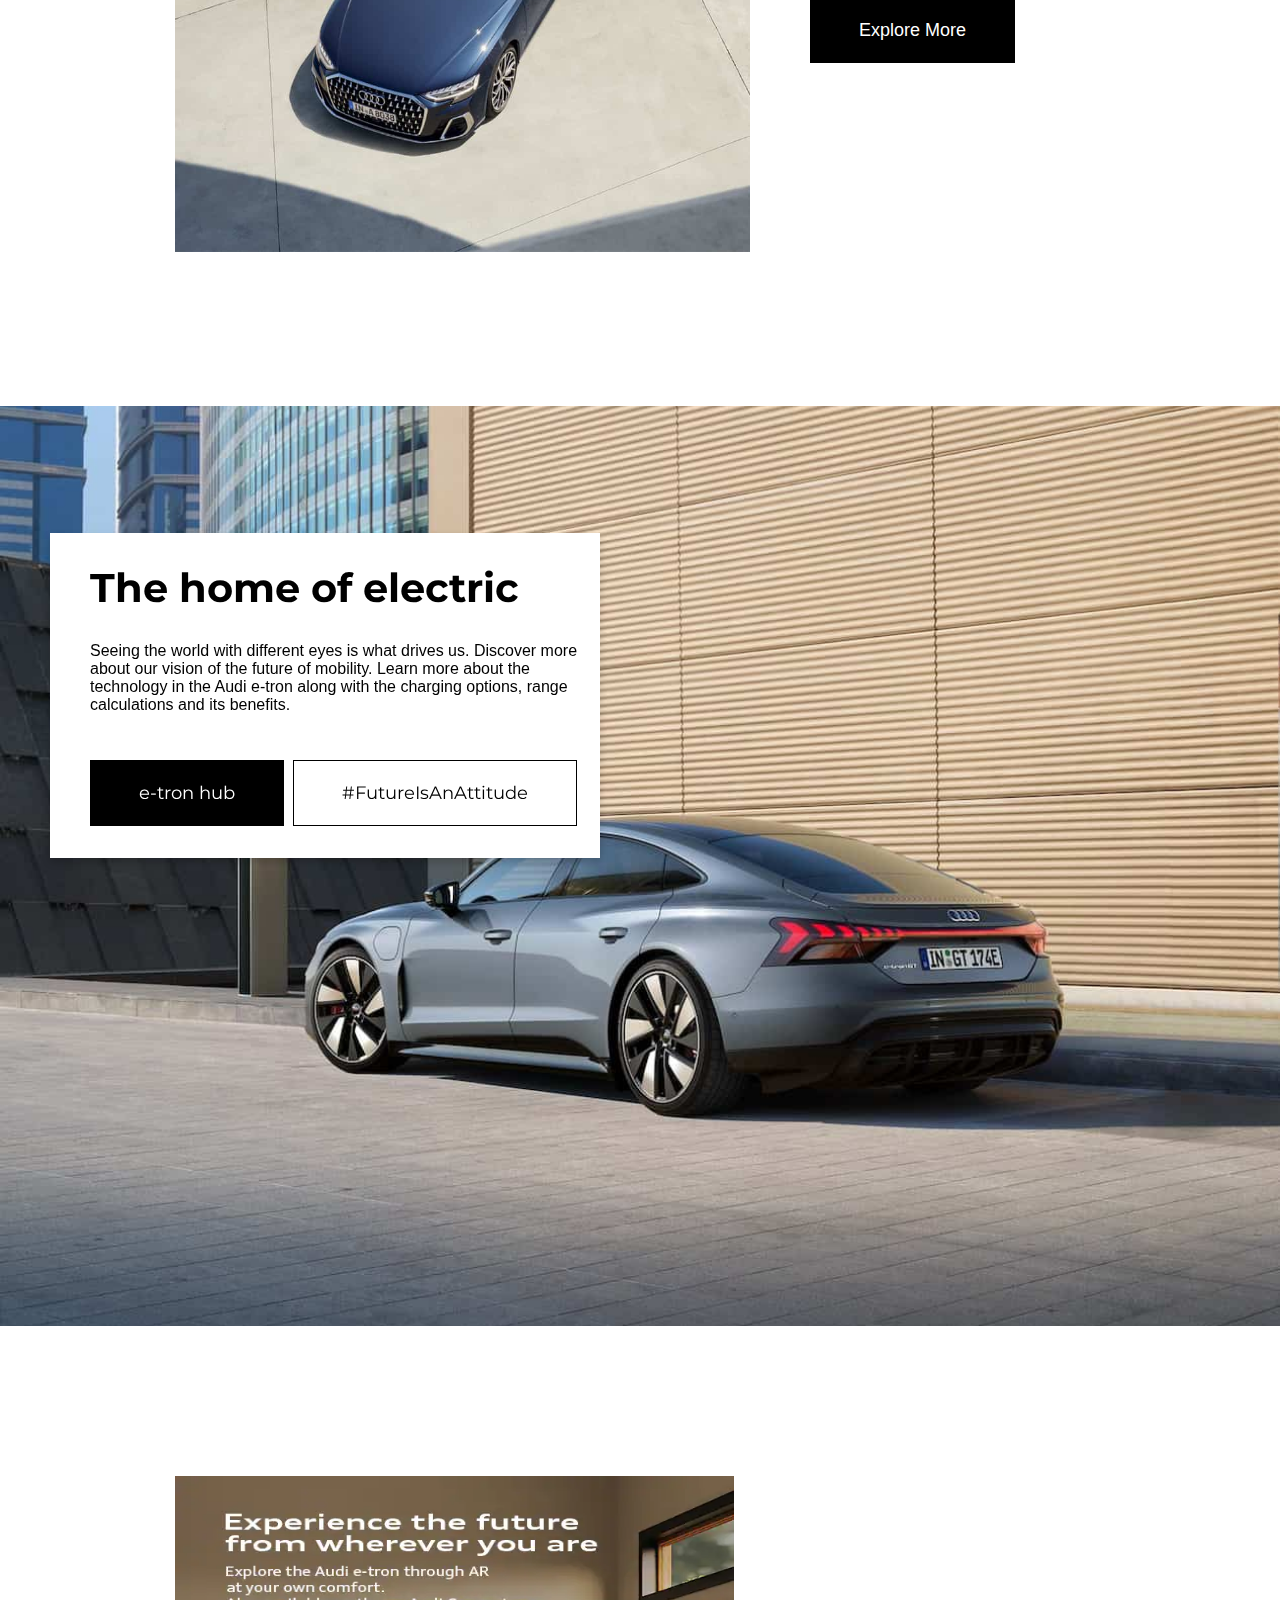
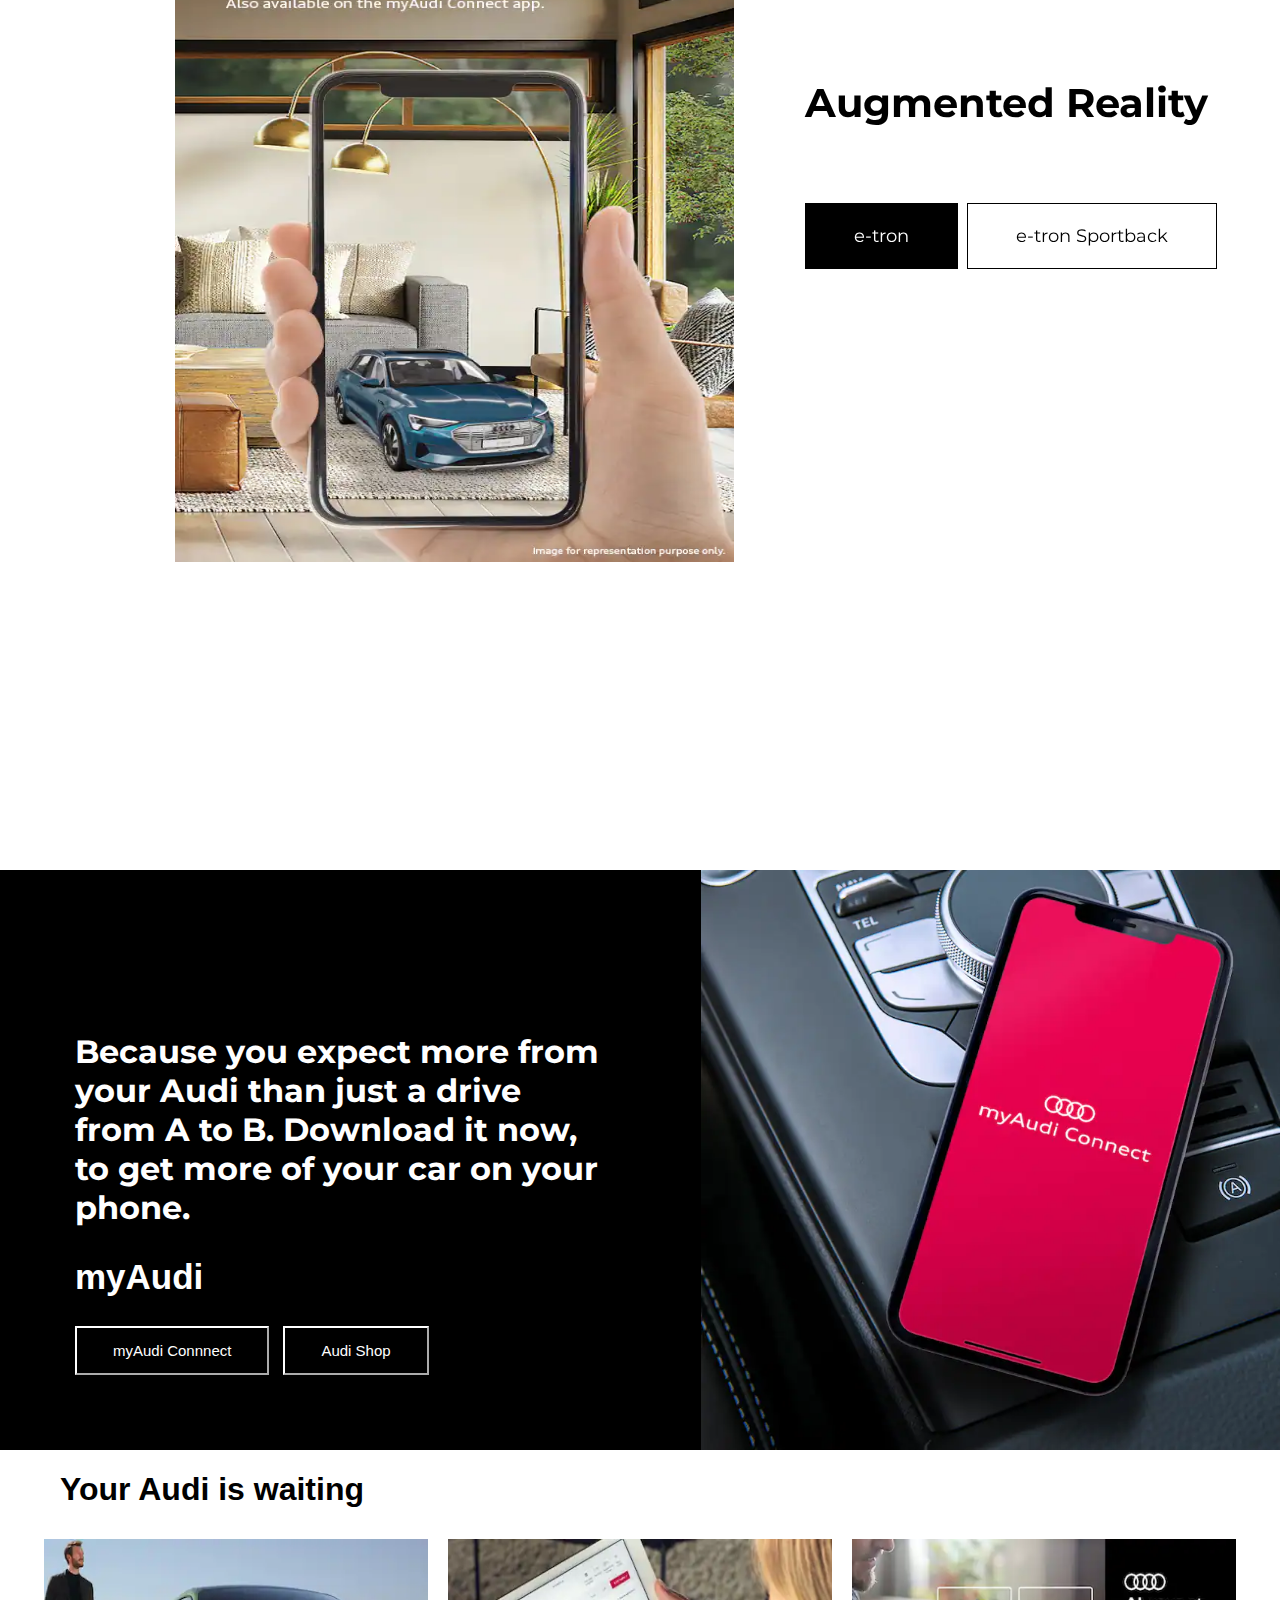
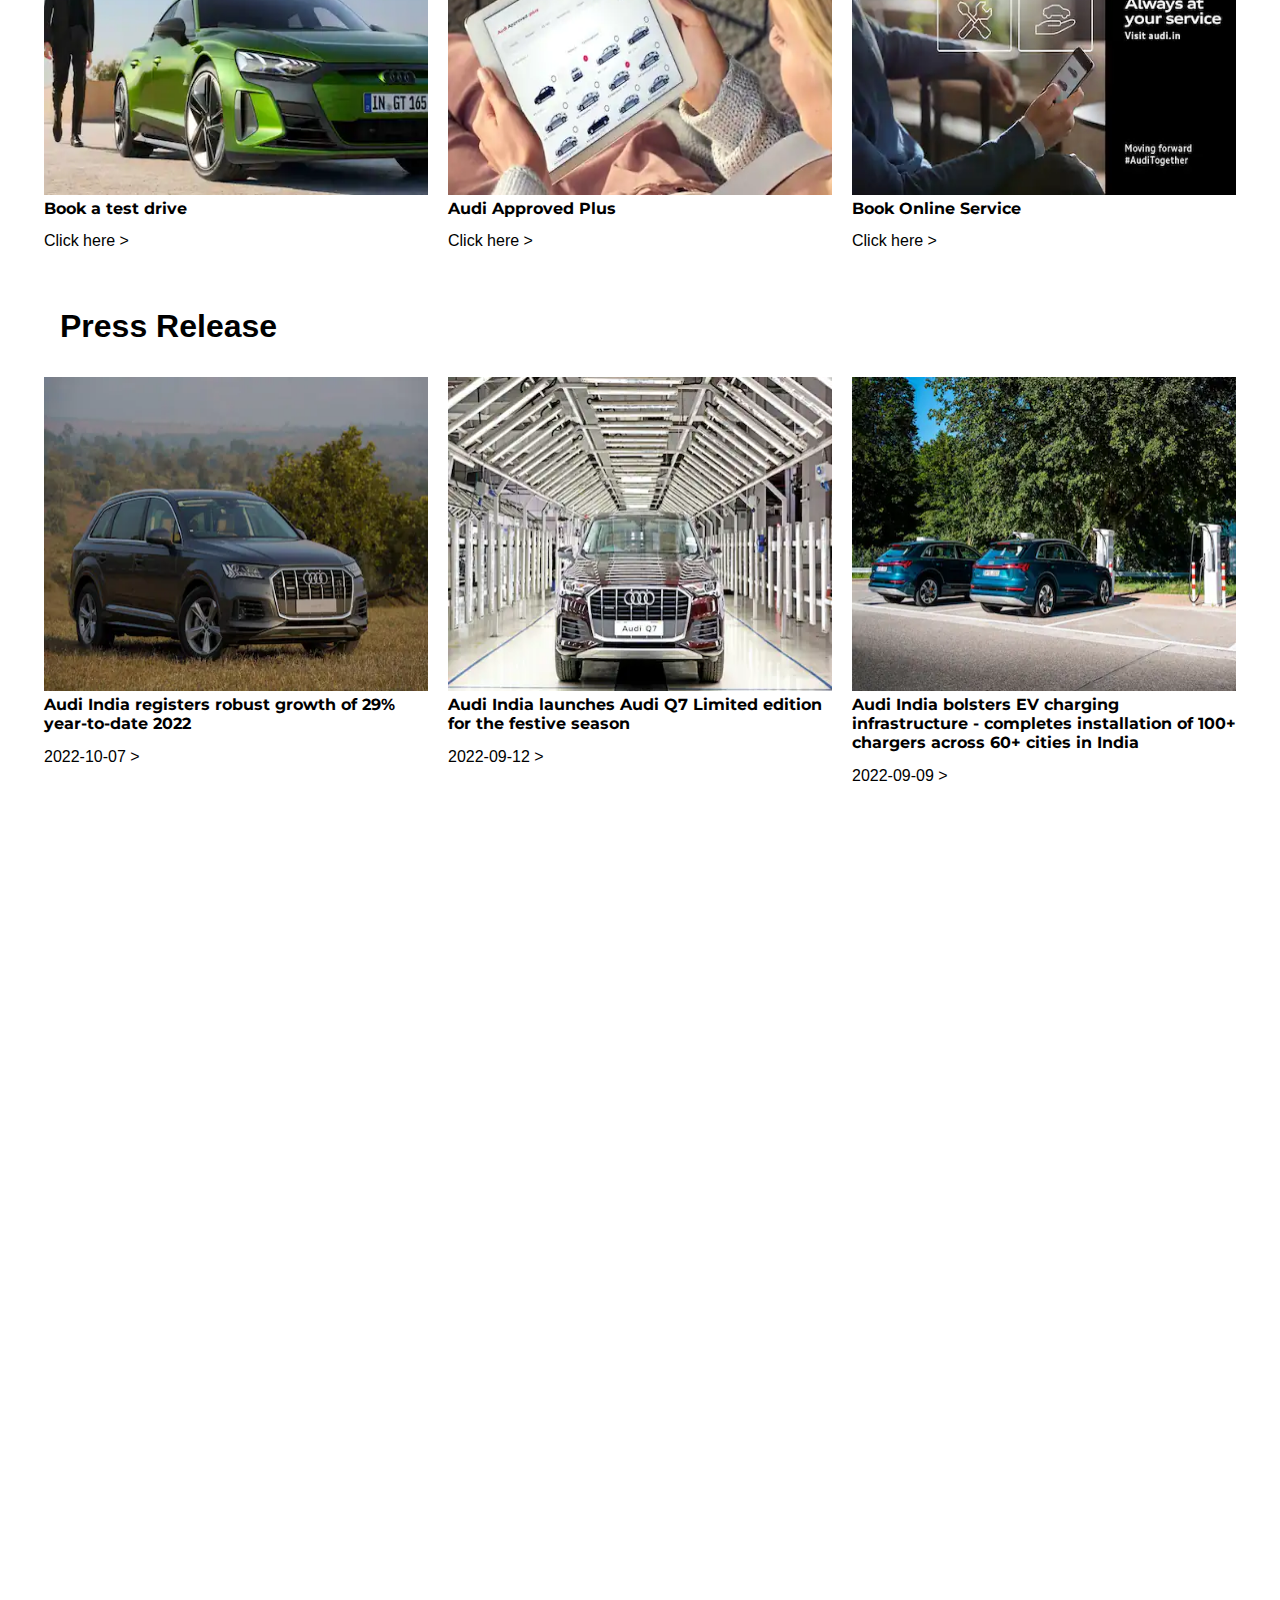
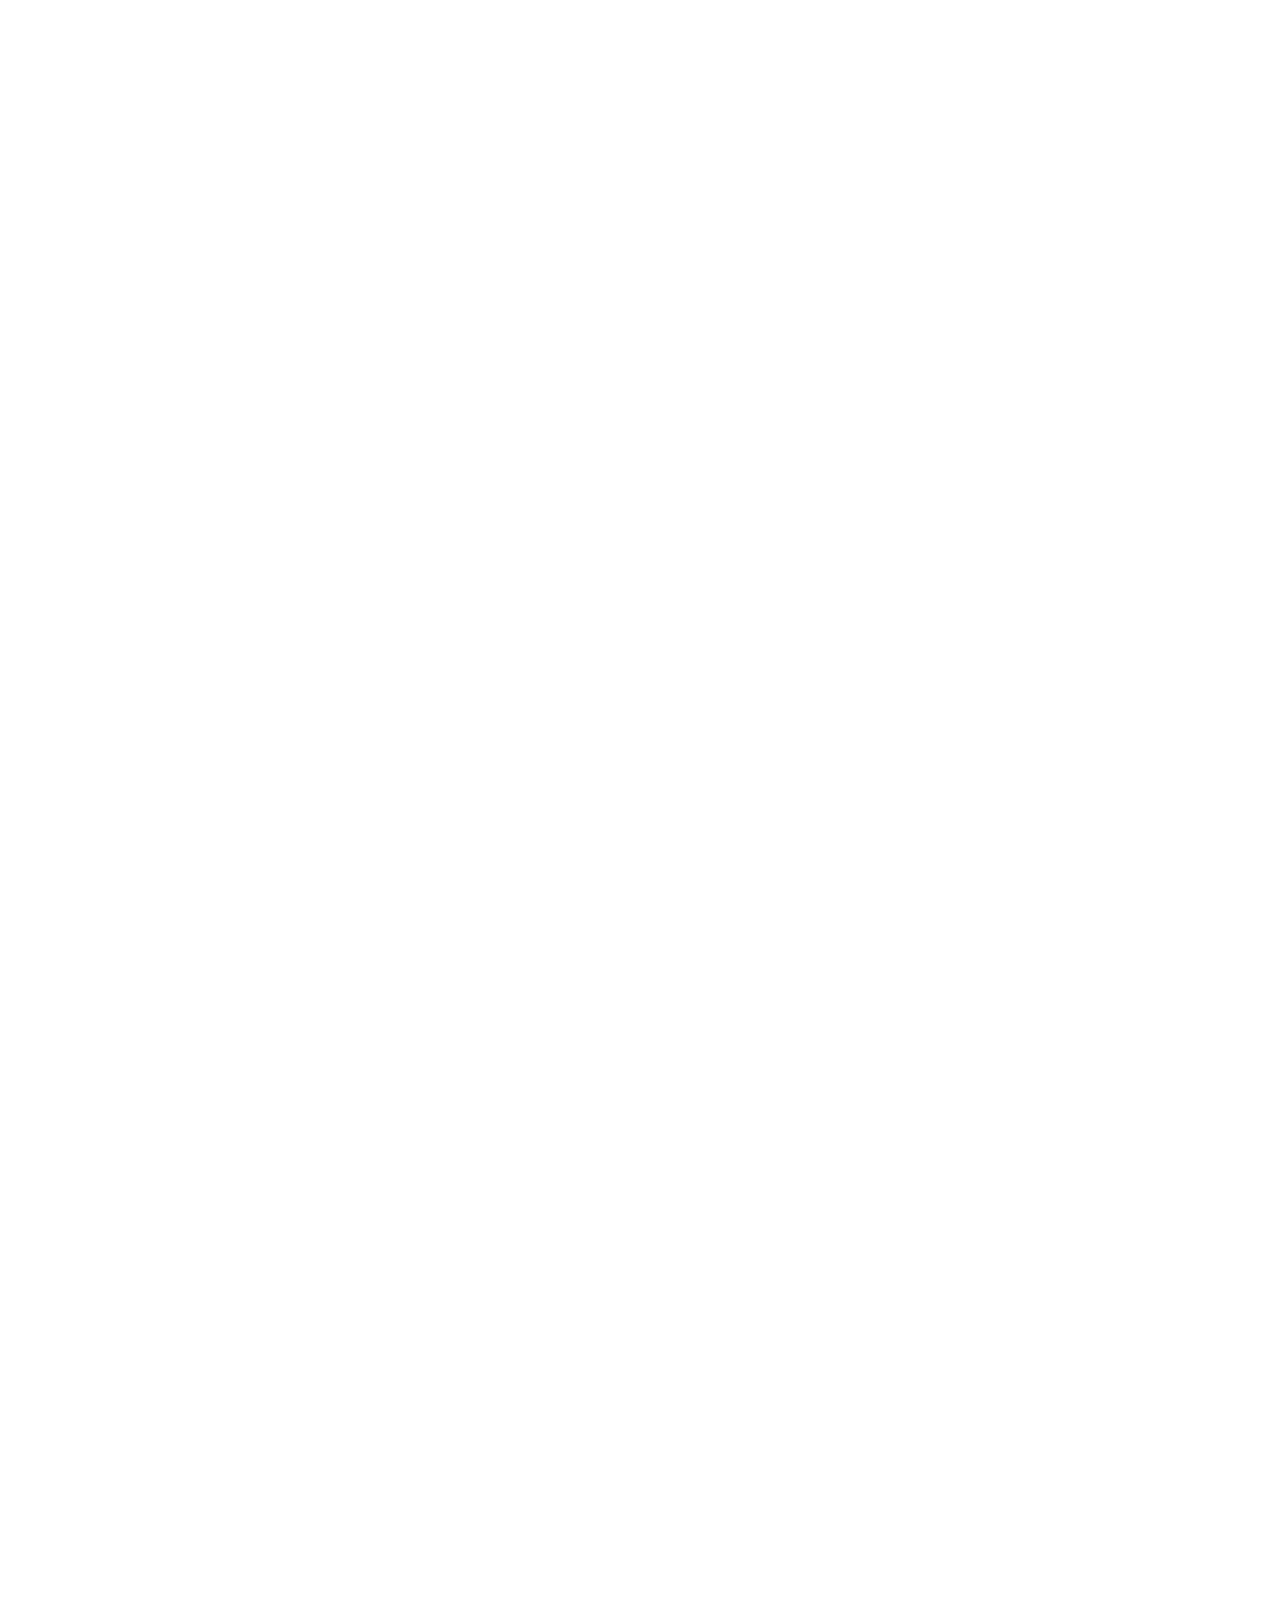
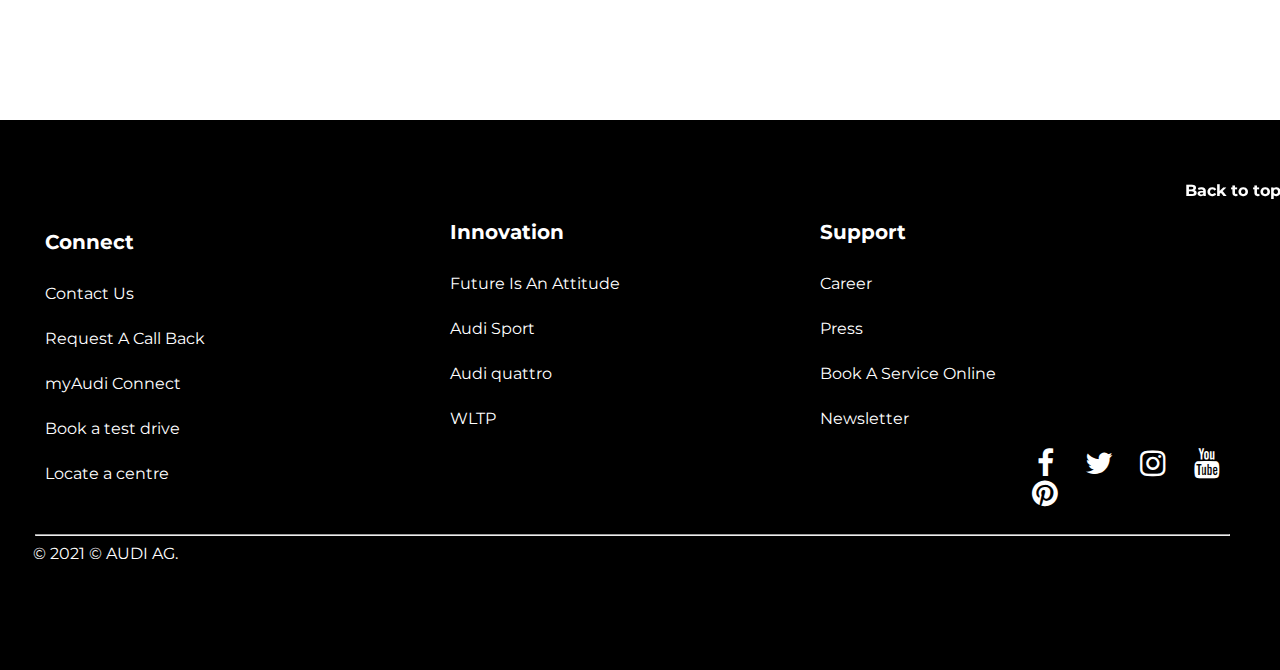
==== commit 61f60d52: "repos merged" ====
--- a/index.html
+++ b/index.html
@@ -21,7 +21,7 @@
                 </svg>
             </a>
         </div>
-        <a href="Images/model/models.html" class="links">Models</a>
+        <a href="models.html" class="links">Models</a>
         <a href="#" class="links">Innovations</a>
         <a href="#" class="links">Contact Us</a>
         <a href="#" class="links">About Us</a>
@@ -32,7 +32,7 @@
         <div class="hero-text">
             <h1 style="font-size:45px">Some see what’s there. We see beyond</h1>
             <p>The All new Audi-Q3</p>
-            <button class="hoverbtns">Explore</button>
+            <button class="hoverblack">Explore</button>
         </div>
     </div>
 
@@ -57,7 +57,7 @@
         </div>
         <div class="avs-text">
             <h1 style="font-size:40px">Audi Virtual<br>Showroom</h1> <br>
-            <button class="hoverbtns">Explore More</button>
+            <button class="hoverblack">Explore More</button>
         </div>
     </div>
 
@@ -76,8 +76,8 @@
                     calculations and its benefits.</p>
             </div>
             <div>
-                <button id="b1" class="hoverbtns">e-tron hub</button>
-                <button id="b2">#FutureIsAnAttitude</button>
+                <button id="b1" class="hoverblack">e-tron hub</button>
+                <button id="b2" class="hoverwhite">#FutureIsAnAttitude</button>
             </div>
         </div>
     </div>
@@ -89,8 +89,8 @@
         </div>
         <div class="ar-text">
             <h1 style="font-size:40px">Augmented Reality</h1> <br>
-            <button class="ar-btn1 hoverbtns">e-tron</button>
-            <button class="ar-btn2">e-tron Sportback</button>
+            <button class="ar-btn1 hoverblack">e-tron</button>
+            <button class="ar-btn2 hoverwhite">e-tron Sportback</button>
         </div>
     </div>
 
@@ -102,8 +102,8 @@
             <h1>Because you expect more from your Audi than just a drive from A to B. Download it now, to get more of
                 your car on your phone.</h1>
             <h2>myAudi</h2>
-            <button class="hoverbtns">myAudi Connnect</button>
-            <button id="acb2" class="hoverbtns">Audi Shop</button>
+            <button class="hoverblack">myAudi Connnect</button>
+            <button id="acb2" class="hoverblack">Audi Shop</button>
         </div>
     </div>
 
@@ -157,7 +157,7 @@
         <text style="position:relative; left:1180px ; color:white;">
             <b>Back to top</b>
         </text>
-        <a href="#" class="fa fa-arrow-up arrow" onclick="scrolltop()"></a>
+        <a href="#" class="fa fa-arrow-up arrow" onclick="document.scrolltop()"></a>
 
         <div>
             <ul style="font-size:20px;left: 50px;"><b>Connect</b></ul>
@@ -197,7 +197,7 @@
         <hr style="position:relative; top:35px ; width:95%">
         <text style="color:white;position:relative; top:35px; left: 28px;">© 2021 © AUDI AG.</text>
     </div>
-    <script src="script.js"></script>
+    <script src="Javascript/script.js"></script>
 
 </body>
 </html>
--- a/Stylesheets/style.css
+++ b/Stylesheets/style.css
@@ -10,7 +10,6 @@
     height: 100%;
     margin: 0;
     scroll-behavior: smooth;
-    /* background-color: whitesmoke; */
 }
 
 .avs {
@@ -47,11 +46,6 @@
     font-size: 18px;
 }
 
-.avs-text button:hover {
-    background-color: #555;
-    color: white;
-}
-
 .ar {
     display: flex;
     transition: 10s;
@@ -89,11 +83,6 @@
     font-family: "Montserrat", sans-serif;
 }
 
-.ar-btn1:hover {
-    background-color: #555;
-    color: white;
-}
-
 .ar-btn2 {
     border: solid 1px #000;
     outline: 0;
@@ -109,12 +98,7 @@
     font-family: "Montserrat", sans-serif;
 }
 
-.ar-btn2:hover {
-    color: #777;
-}
-
 .hero-image {
-    /* background-image: url("../Images/audiQ3.jpg"); */
     height: 95%;
     width: 100%;
     background-position: center;
@@ -127,11 +111,10 @@
     top: 8px;
     left: 60px;
     color: black;
-    /* font-family: "Montserrat", sans-serif; */
 }
 
 .hero-text button {
-    border: 2px solid black;
+    border: none;
     outline: 0;
     color: white;
     background-color: black;
@@ -147,12 +130,6 @@
     font-size: 25px;
     margin-top: 0;
 }
-
-/* .hero-text button:hover {
-    background-color: #555;
-    color: white;
-} */
-
 
 .models {
     display: flex;
@@ -173,7 +150,6 @@
     position: sticky;
     max-width: 600px;
     width: 43%;
-    /* height: 23%; */
     background-color: white;
     left: 50px;
     top: 300px;
@@ -213,11 +189,6 @@
     font-family: "Montserrat", sans-serif;
 }
 
-#b1:hover {
-    background-color: #555;
-    color: white;
-}
-
 #b2 {
     border: solid 1px #000;
     outline: 0;
@@ -231,17 +202,12 @@
     padding: 21px 48px;
     font-size: 18px;
     font-family: "Montserrat", sans-serif;
-}
-
-#b2:hover {
-    color: #777;
 }
 
 .bg-image {
     height: 80%;
     padding-block-start: 100px;
     padding-block-end: 100px;
-    /* background-image: url("../Images/E-tronHub-3840X4000.jpg");  */
     background-position: center;
     background-repeat: no-repeat;
     background-size: cover;
@@ -293,25 +259,16 @@
 
 }
 
-.actext button:hover {
-    color: #888;
-    border-color: #888;
-    transition: 0.3s;
-}
-
 #acb2 {
     margin-left: 10px;
 }
 
-
-/* The grid: Four equal columns that floats next to each other */
 .gallery-column {
     float: left;
     width: 30%;
     padding: 10px;
 }
 
-/* Style the images inside the grid */
 .gallery-column img {
     cursor: pointer;
     height: 90%;
@@ -340,14 +297,12 @@
     justify-content: center;
 }
 
-/* The grid: Four equal columns that floats next to each other */
 .press-column {
     float: left;
     width: 30%;
     padding: 10px;
 }
 
-/* Style the images inside the grid */
 .press-column img {
     cursor: pointer;
     height: 90%;
--- a/Stylesheets/navbar.css
+++ b/Stylesheets/navbar.css
@@ -1,7 +1,4 @@
-/* @import url('http://fonts.cdnfonts.com/css/audi-type-2'); */
-
 .navbar {
-  /* width: 100%; */
   background-color: #ffffff;
   overflow: auto;
   padding-left: 80px;
--- a/Stylesheets/footer.css
+++ b/Stylesheets/footer.css
@@ -10,17 +10,17 @@
   /* width: 1348px; */
   width: 100%;
   height: 120px;
-  /* top: 8000px; */
+  top: 8000px;
   background-color: white;
 }
 
 .footer {
   position: absolute;
-  margin-top: 70px;
+  /* margin-left: 70px; */
   width: 98.1%;
   /* width: 1210px; */
   height: 500px;
-  /* top: 8120px; */
+  top: 8120px;
   background-color: black;
   padding-left: 5px;
   padding-top: 50px;
@@ -53,11 +53,11 @@
 }
 
 .fa {
-  padding: 7px;
+  padding: 0px;
   font-size: 30px;
   width: 50px;
   text-align: center;
   text-decoration: none;
   /* margin: 5px 2px; */
   color: white;
-}+}
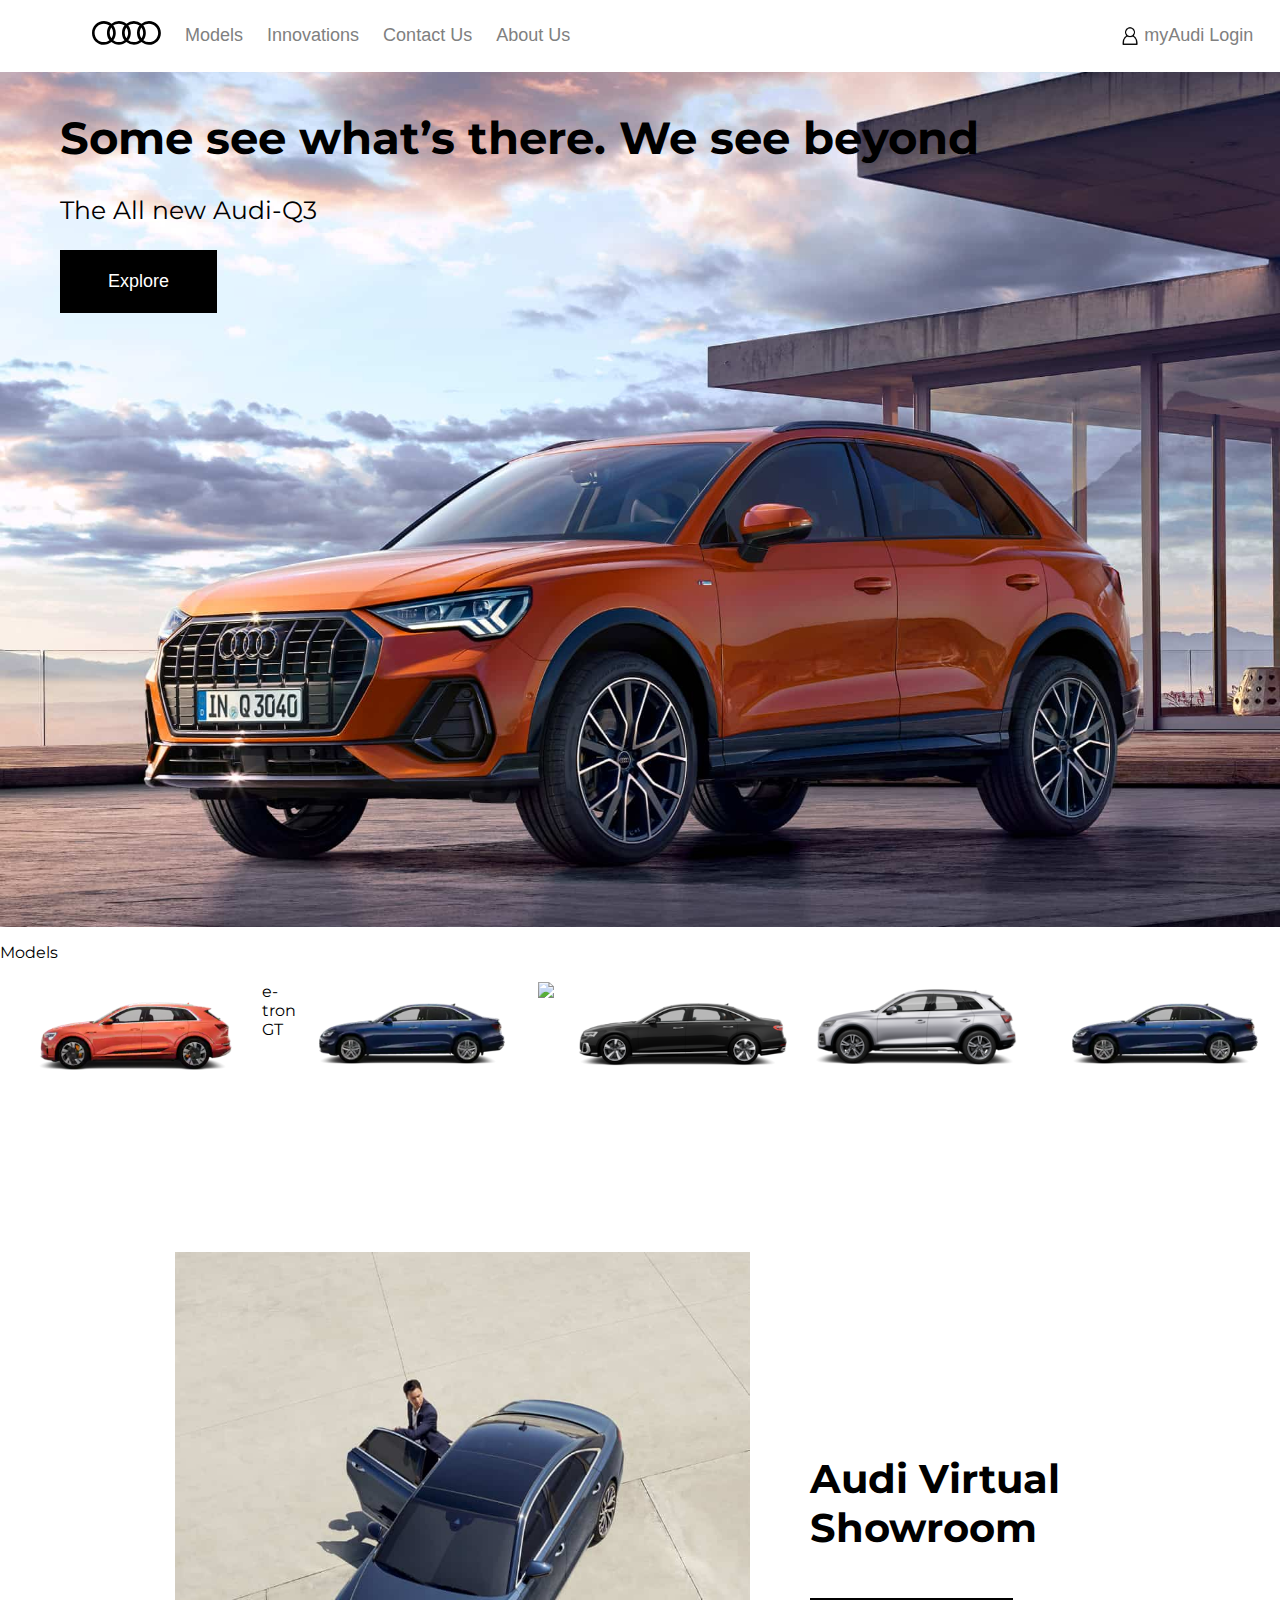
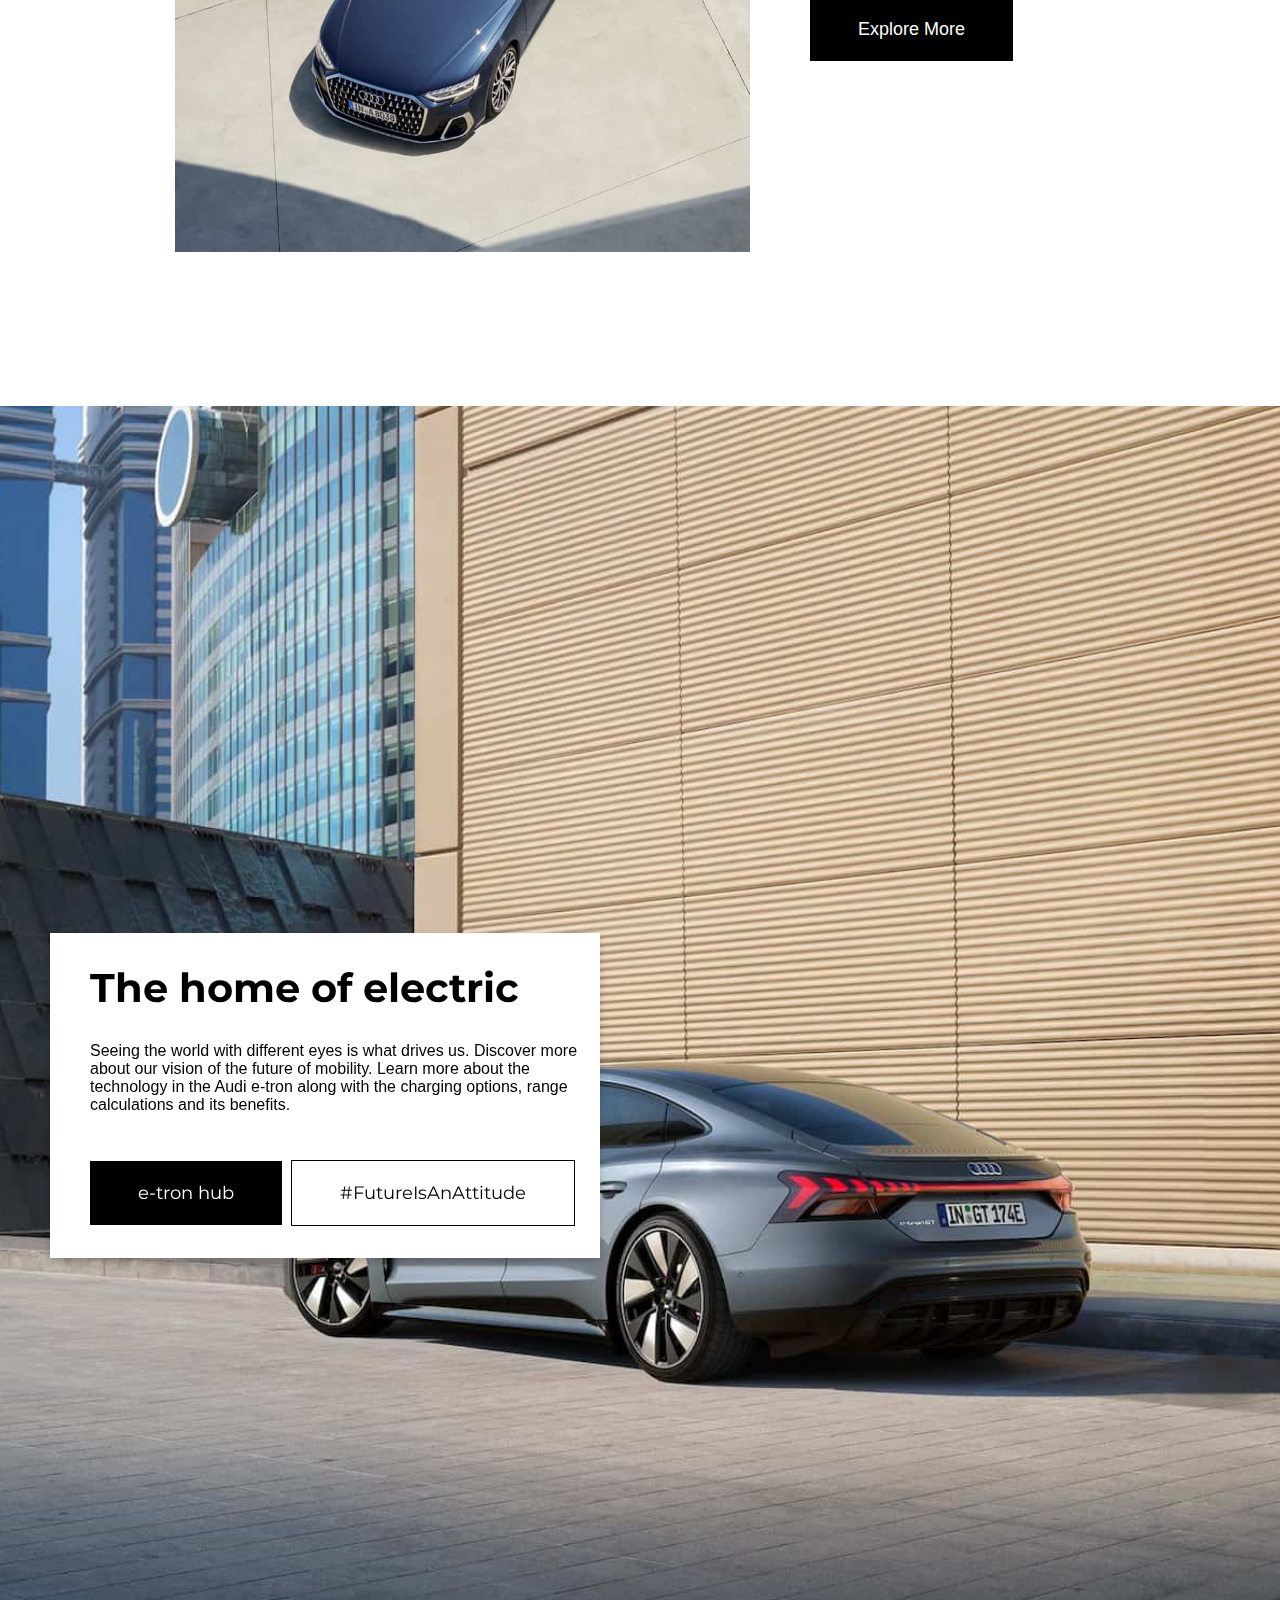
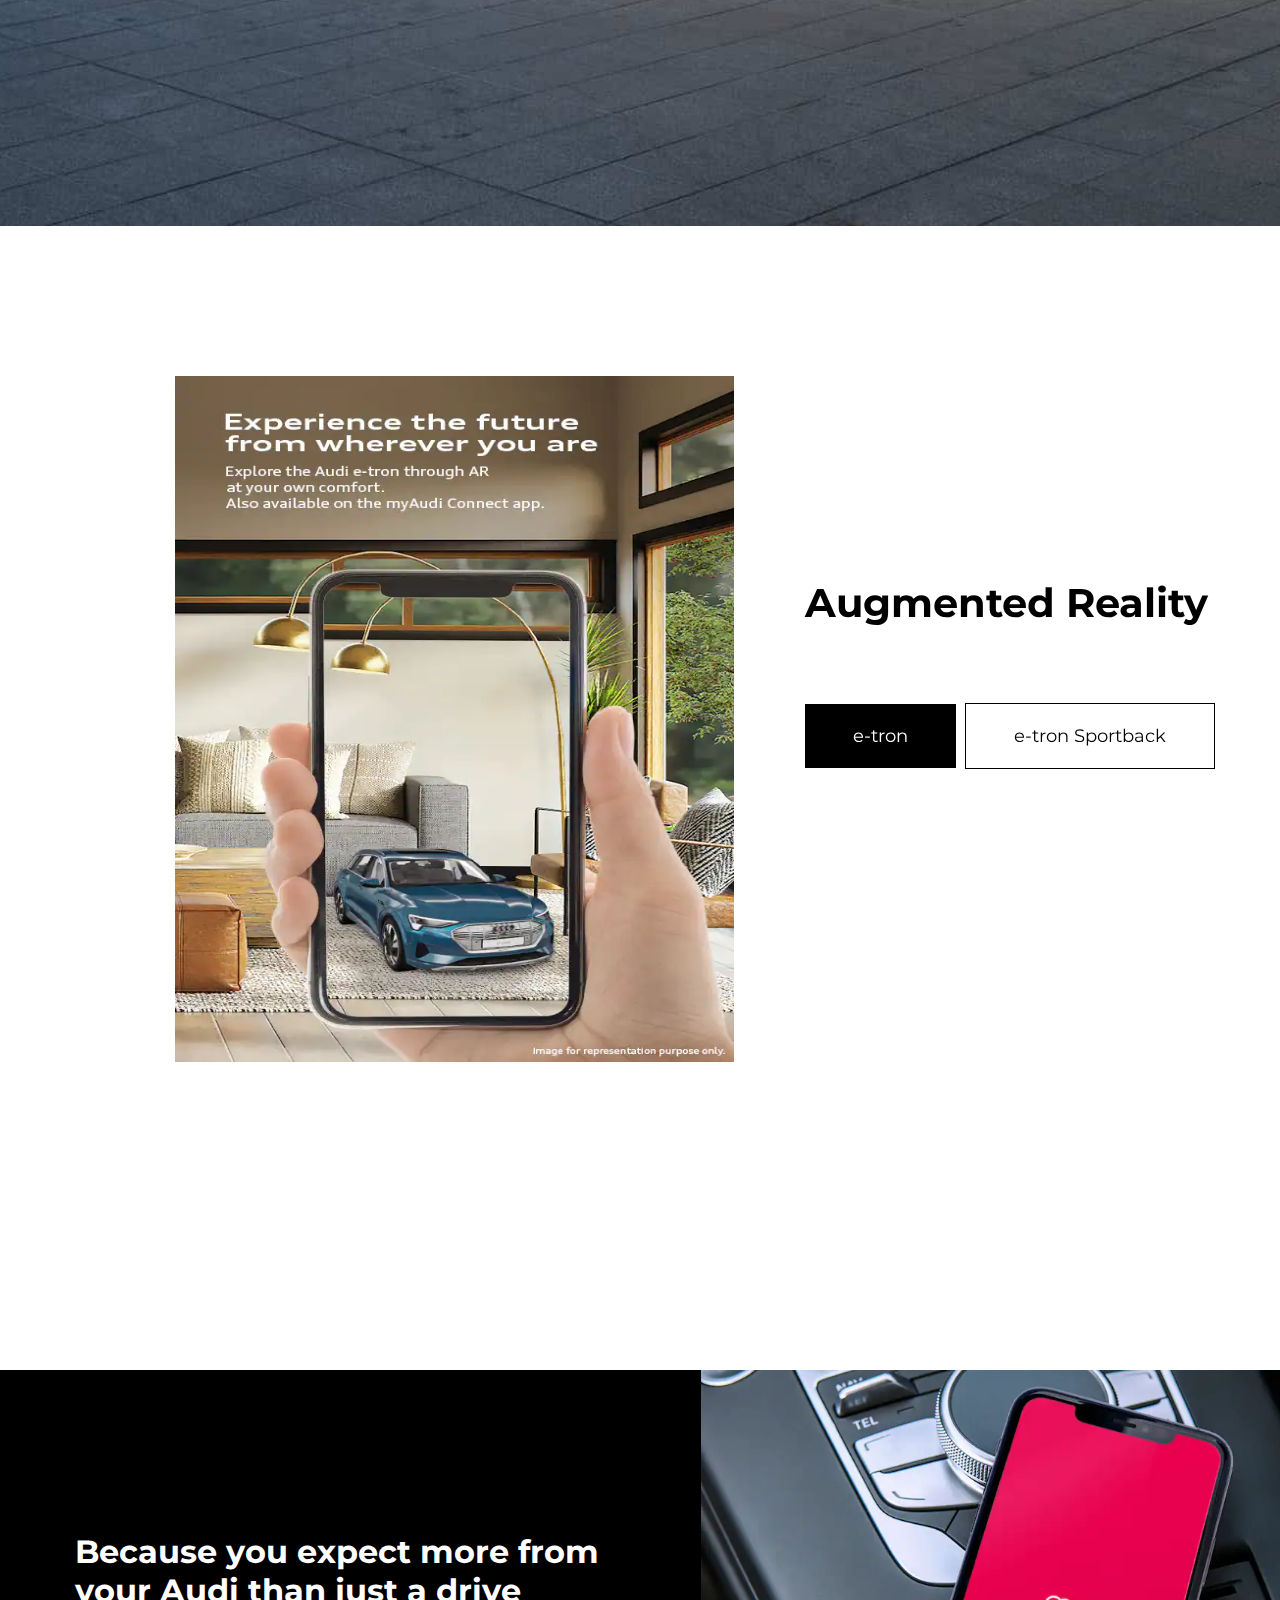
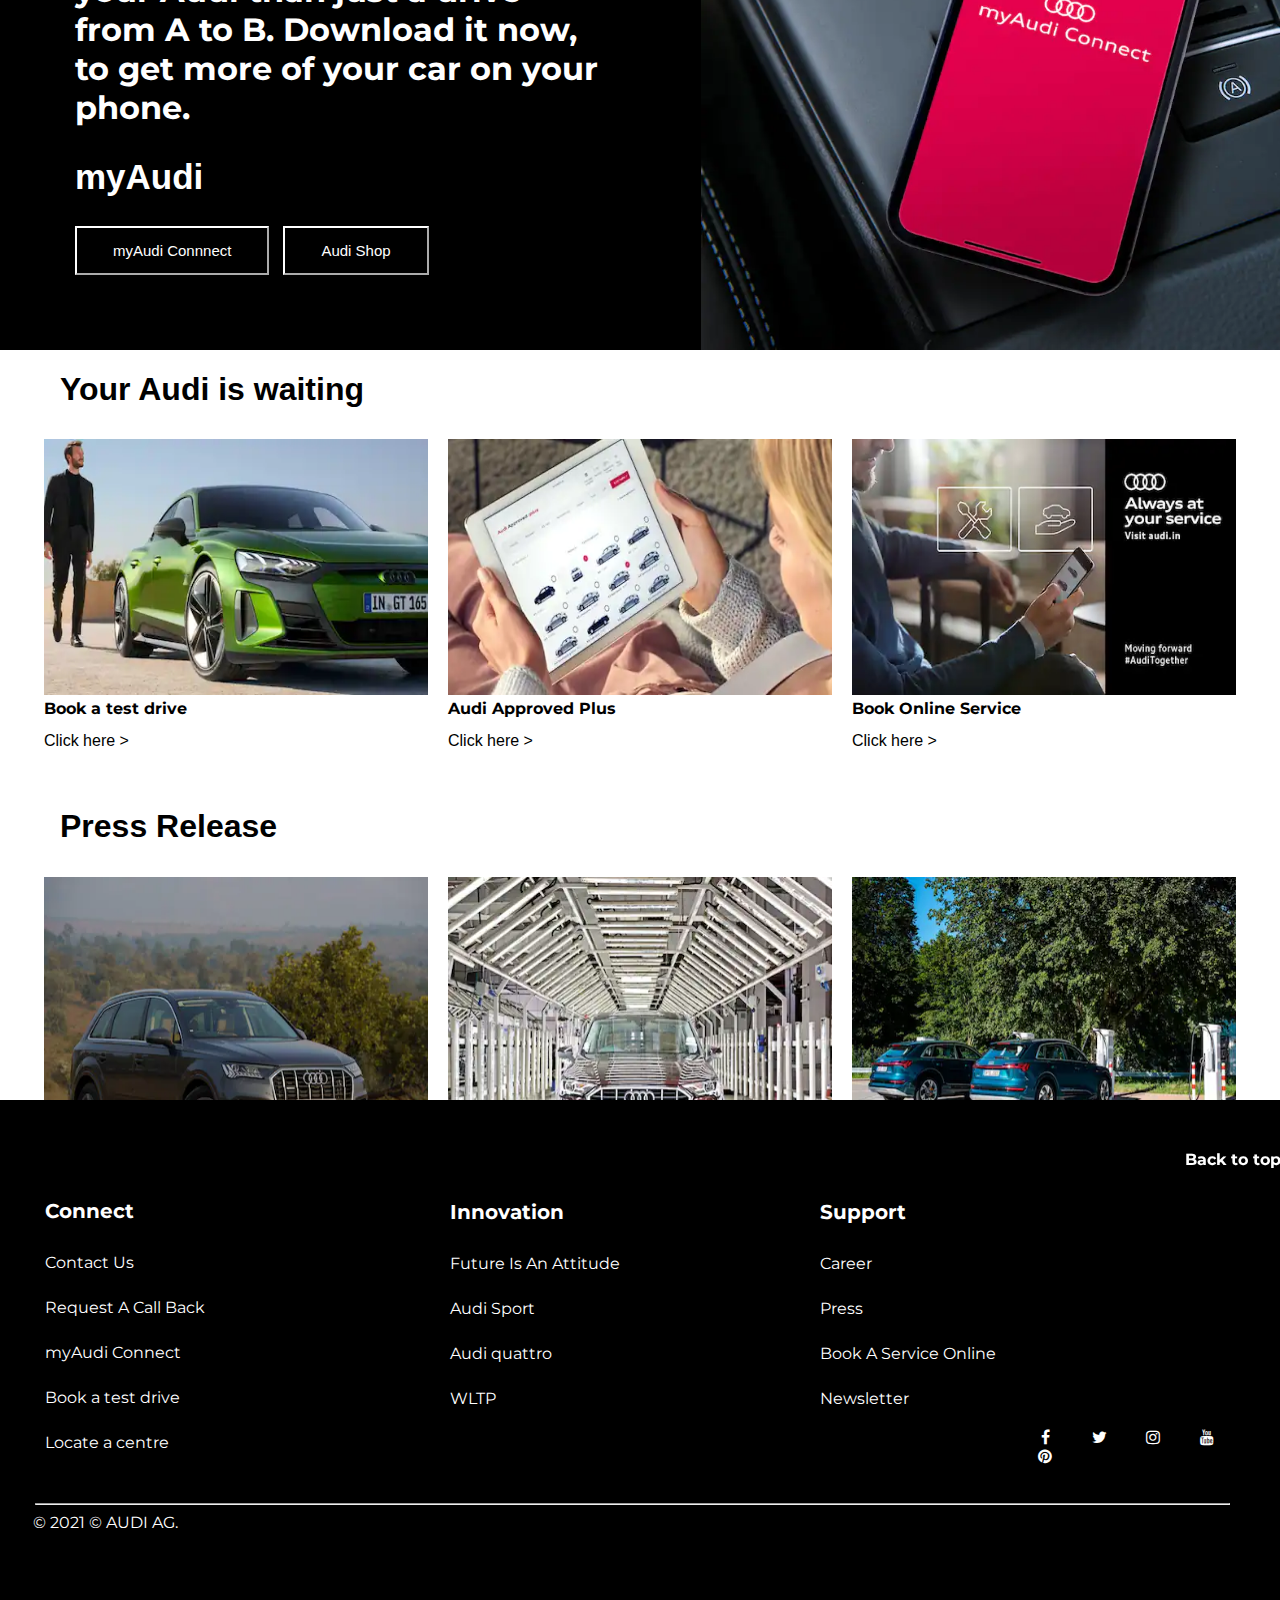
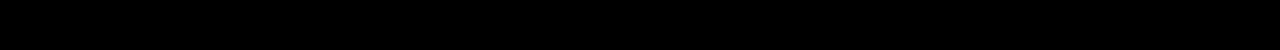
==== commit 371cd36e: "suiiiii" ====
--- a/index.html
+++ b/index.html
@@ -1,14 +1,16 @@
 <!DOCTYPE html>
 <html lang="en">
+
 <head>
     <meta charset="UTF-8" />
     <meta http-equiv="X-UA-Compatible" content="IE=edge" />
     <meta name="viewport" content="width=device-width, initial-scale=1.0" />
     <title>Audi India | Home</title>
-    <link rel="stylesheet" href="Stylesheets/style.css">
+    <link rel="stylesheet" href="Stylesheets/footer.css">
+    <link rel="stylesheet" href="Stylesheets/style.css" />
     <link rel="stylesheet" href="Stylesheets/navbar.css" />
-    <link rel="stylesheet" href="Stylesheets/footer.css" />
 </head>
+
 <body>
     <!-- Navbar -->
     <div class="navbar">
@@ -24,7 +26,16 @@
         <a href="models.html" class="links">Models</a>
         <a href="#" class="links">Innovations</a>
         <a href="#" class="links">Contact Us</a>
-        <a href="#" class="links">About Us</a>
+        <a href="about.html" class="links">About Us</a>
+        <a href="welcome.html" class="links" style="position:relative;left:550px ;">myAudi Login</a>
+
+        <div class="login">
+            <a href="welcome.html" class="links"><img class="login" src="Images/user.png" alt=""></a>
+
+
+        </div>
+
+
     </div>
     <!-- Navbar -->
 
@@ -32,7 +43,7 @@
         <div class="hero-text">
             <h1 style="font-size:45px">Some see what’s there. We see beyond</h1>
             <p>The All new Audi-Q3</p>
-            <button class="hoverblack">Explore</button>
+            <button>Explore</button>
         </div>
     </div>
 
@@ -41,7 +52,7 @@
         <img src="Images/etroncatalunyared_sv.png" alt="e-tron GT" />
         <span class="audi-link">e-tron GT</span>
         <img src="Images/A4navarrablue_sv.png" />
-        <img src="Images/A6firmamemntblue_sv.png" />
+        <img src="ImagesA6firmamemntblue_sv.png" />
         <img src="Images/A8Lvesuviusgrey_sv.png" />
         <img src="Images/2023.png" />
         <img src="Images/A4navarrablue_sv.png" />
@@ -57,7 +68,7 @@
         </div>
         <div class="avs-text">
             <h1 style="font-size:40px">Audi Virtual<br>Showroom</h1> <br>
-            <button class="hoverblack">Explore More</button>
+            <button>Explore More</button>
         </div>
     </div>
 
@@ -76,8 +87,8 @@
                     calculations and its benefits.</p>
             </div>
             <div>
-                <button id="b1" class="hoverblack">e-tron hub</button>
-                <button id="b2" class="hoverwhite">#FutureIsAnAttitude</button>
+                <button id="b1">e-tron hub</button>
+                <button id="b2">#FutureIsAnAttitude</button>
             </div>
         </div>
     </div>
@@ -89,8 +100,8 @@
         </div>
         <div class="ar-text">
             <h1 style="font-size:40px">Augmented Reality</h1> <br>
-            <button class="ar-btn1 hoverblack">e-tron</button>
-            <button class="ar-btn2 hoverwhite">e-tron Sportback</button>
+            <button class="ar-btn1">e-tron</button>
+            <button class="ar-btn2">e-tron Sportback</button>
         </div>
     </div>
 
@@ -102,8 +113,8 @@
             <h1>Because you expect more from your Audi than just a drive from A to B. Download it now, to get more of
                 your car on your phone.</h1>
             <h2>myAudi</h2>
-            <button class="hoverblack">myAudi Connnect</button>
-            <button id="acb2" class="hoverblack">Audi Shop</button>
+            <button>myAudi Connnect</button>
+            <button id="acb2">Audi Shop</button>
         </div>
     </div>
 
@@ -153,11 +164,11 @@
         </div>
     </div>
 
-    <div class="footer">
+    <div class="footer" style="top: 5900px;">
         <text style="position:relative; left:1180px ; color:white;">
             <b>Back to top</b>
         </text>
-        <a href="#" class="fa fa-arrow-up arrow" onclick="document.scrolltop()"></a>
+        <a href="#" class="fa fa-arrow-up arrow" onclick="scrolltop()"></a>
 
         <div>
             <ul style="font-size:20px;left: 50px;"><b>Connect</b></ul>
@@ -197,7 +208,9 @@
         <hr style="position:relative; top:35px ; width:95%">
         <text style="color:white;position:relative; top:35px; left: 28px;">© 2021 © AUDI AG.</text>
     </div>
-    <script src="Javascript/script.js"></script>
-
+    <script src="Javascript/mainpage.js">
+
+    </script>
 </body>
-</html>
+
+</html>--- a/Stylesheets/style.css
+++ b/Stylesheets/style.css
@@ -10,6 +10,7 @@
     height: 100%;
     margin: 0;
     scroll-behavior: smooth;
+    /* background-color: whitesmoke; */
 }
 
 .avs {
@@ -35,15 +36,20 @@
 }
 
 .avs-text button {
-    border: 1px solid black;
-    outline: 0;
-    color: white;
-    background-color: black;
-    text-align: center;
-    cursor: pointer;
-    margin: 0px 4px 32px 0px;
-    padding: 21px 48px;
-    font-size: 18px;
+    border: none;
+    outline: 0;
+    color: white;
+    background-color: black;
+    text-align: center;
+    cursor: pointer;
+    margin: 0px 4px 32px 0px;
+    padding: 21px 48px;
+    font-size: 18px;
+}
+
+.avs-text button:hover {
+    background-color: #555;
+    color: white;
 }
 
 .ar {
@@ -69,7 +75,7 @@
 }
 
 .ar-btn1 {
-    border: 1px solid black;
+    border: none;
     outline: 0;
     color: white;
     background-color: black;
@@ -81,6 +87,11 @@
     padding: 21px 48px;
     font-size: 18px;
     font-family: "Montserrat", sans-serif;
+}
+
+.ar-btn1:hover {
+    background-color: #555;
+    color: white;
 }
 
 .ar-btn2 {
@@ -98,7 +109,12 @@
     font-family: "Montserrat", sans-serif;
 }
 
+.ar-btn2:hover {
+    color: #777;
+}
+
 .hero-image {
+    /* background-image: url("../image/audiQ3.jpg"); */
     height: 95%;
     width: 100%;
     background-position: center;
@@ -111,6 +127,7 @@
     top: 8px;
     left: 60px;
     color: black;
+    /* font-family: "Montserrat", sans-serif; */
 }
 
 .hero-text button {
@@ -130,6 +147,12 @@
     font-size: 25px;
     margin-top: 0;
 }
+
+.hero-text button:hover {
+    background-color: #555;
+    color: white;
+}
+
 
 .models {
     display: flex;
@@ -150,6 +173,7 @@
     position: sticky;
     max-width: 600px;
     width: 43%;
+    /* height: 23%; */
     background-color: white;
     left: 50px;
     top: 300px;
@@ -175,7 +199,7 @@
 }
 
 #b1 {
-    border: 1px solid black;
+    border: none;
     outline: 0;
     color: white;
     background-color: black;
@@ -187,6 +211,11 @@
     padding: 21px 48px;
     font-size: 18px;
     font-family: "Montserrat", sans-serif;
+}
+
+#b1:hover {
+    background-color: #555;
+    color: white;
 }
 
 #b2 {
@@ -204,10 +233,15 @@
     font-family: "Montserrat", sans-serif;
 }
 
+#b2:hover {
+    color: #777;
+}
+
 .bg-image {
     height: 80%;
-    padding-block-start: 100px;
-    padding-block-end: 100px;
+    padding-block-start: 500px;
+    padding-block-end: 200px;
+    /* background-image: url("../image/E-tronHub-3840X4000.jpg");  */
     background-position: center;
     background-repeat: no-repeat;
     background-size: cover;
@@ -259,16 +293,25 @@
 
 }
 
+.actext button:hover {
+    color: #888;
+    border-color: #888;
+    transition: 0.3s;
+}
+
 #acb2 {
     margin-left: 10px;
 }
 
+
+/* The grid: Four equal columns that floats next to each other */
 .gallery-column {
     float: left;
     width: 30%;
     padding: 10px;
 }
 
+/* Style the images inside the grid */
 .gallery-column img {
     cursor: pointer;
     height: 90%;
@@ -297,12 +340,14 @@
     justify-content: center;
 }
 
+/* The grid: Four equal columns that floats next to each other */
 .press-column {
     float: left;
     width: 30%;
     padding: 10px;
 }
 
+/* Style the images inside the grid */
 .press-column img {
     cursor: pointer;
     height: 90%;
--- a/Stylesheets/navbar.css
+++ b/Stylesheets/navbar.css
@@ -1,11 +1,17 @@
+@import url('http://fonts.cdnfonts.com/css/audi-type-2');
+
 .navbar {
+  /* width: 100%; */
   background-color: #ffffff;
   overflow: auto;
+  /* margin-left: 0px; */
+  padding-top: 9px;
   padding-left: 80px;
-  padding-top: 9px;
   padding-bottom: 10px;
+  /* padding: 10px; */
   font-family: 'Audi Type', sans-serif;
 }
+
 
 .navbar a {
   float: left;
@@ -21,4 +27,14 @@
 
 .navbar a:hover {
   color: black;
-}+}
+.login{
+  position:absolute;
+  left: 560px;
+  top: 13px;
+}
+
+.login img{
+  width: 20px;
+  height: 20px;
+}
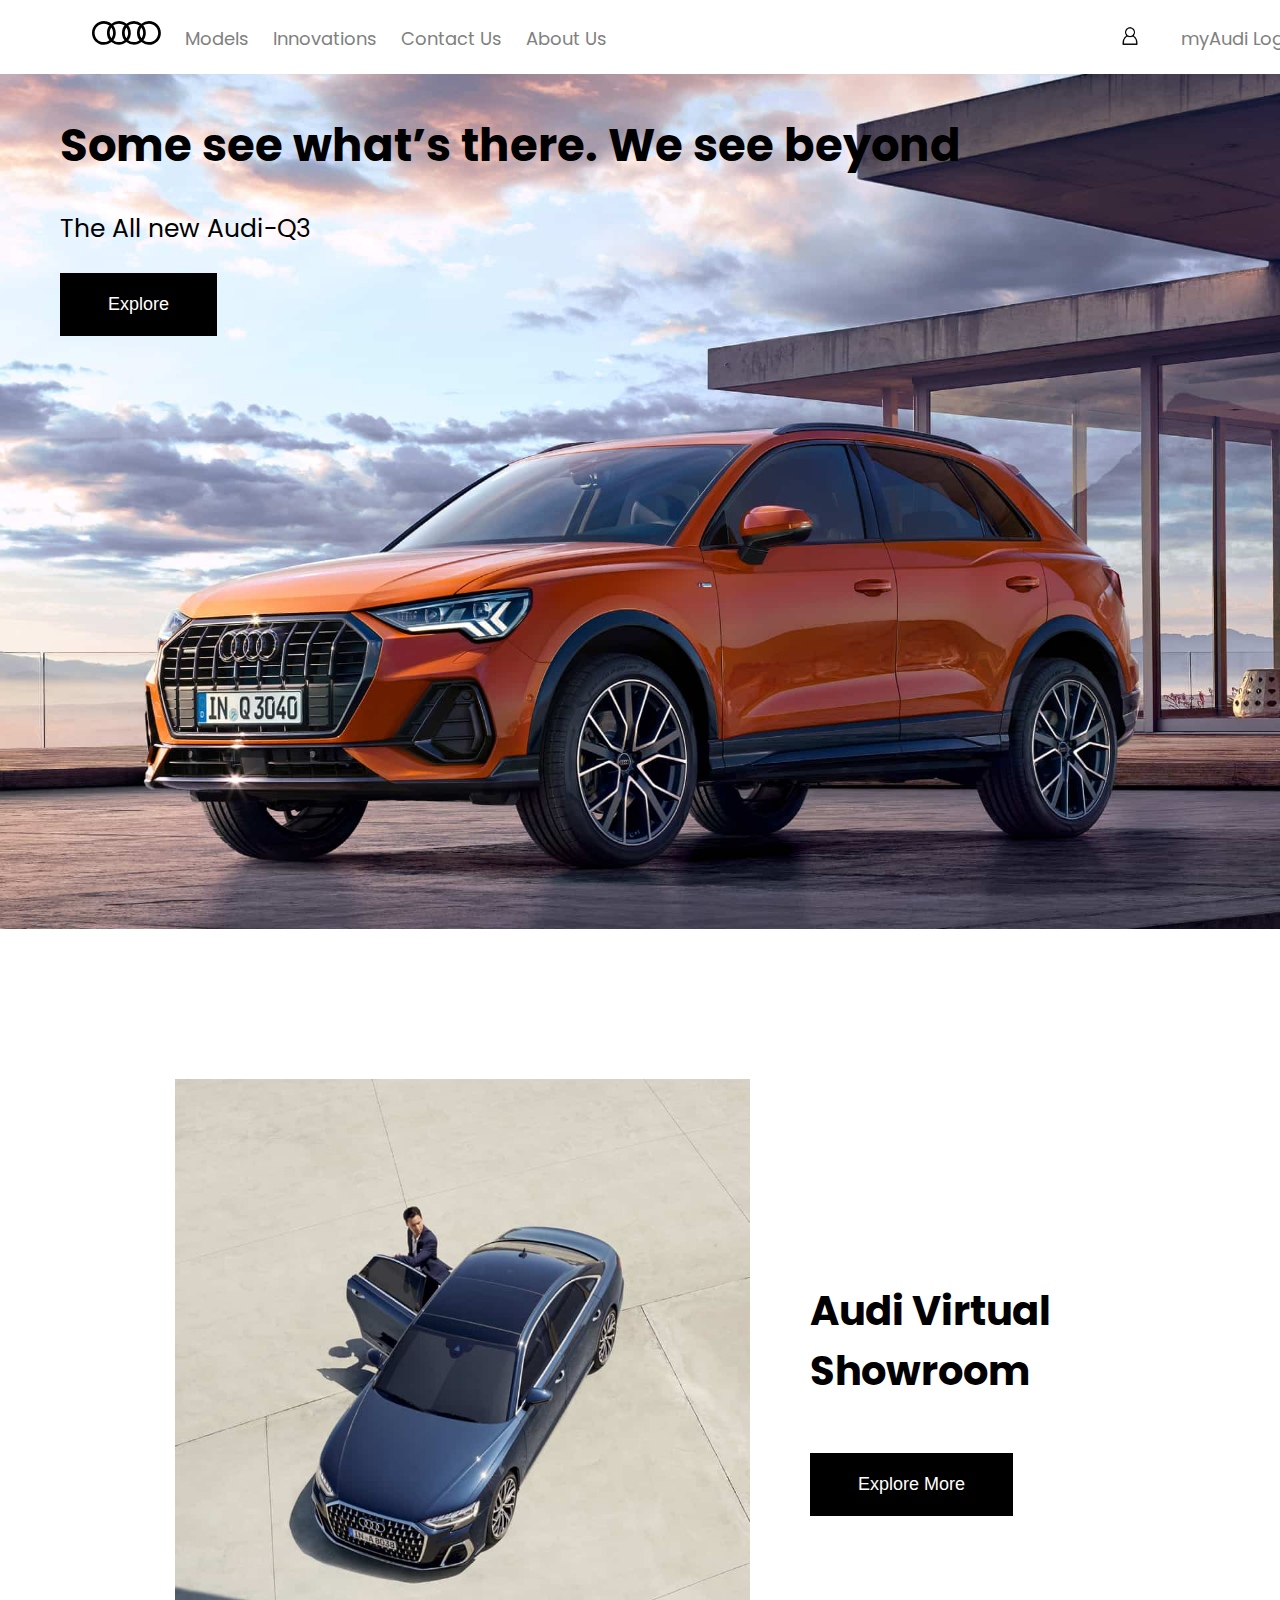
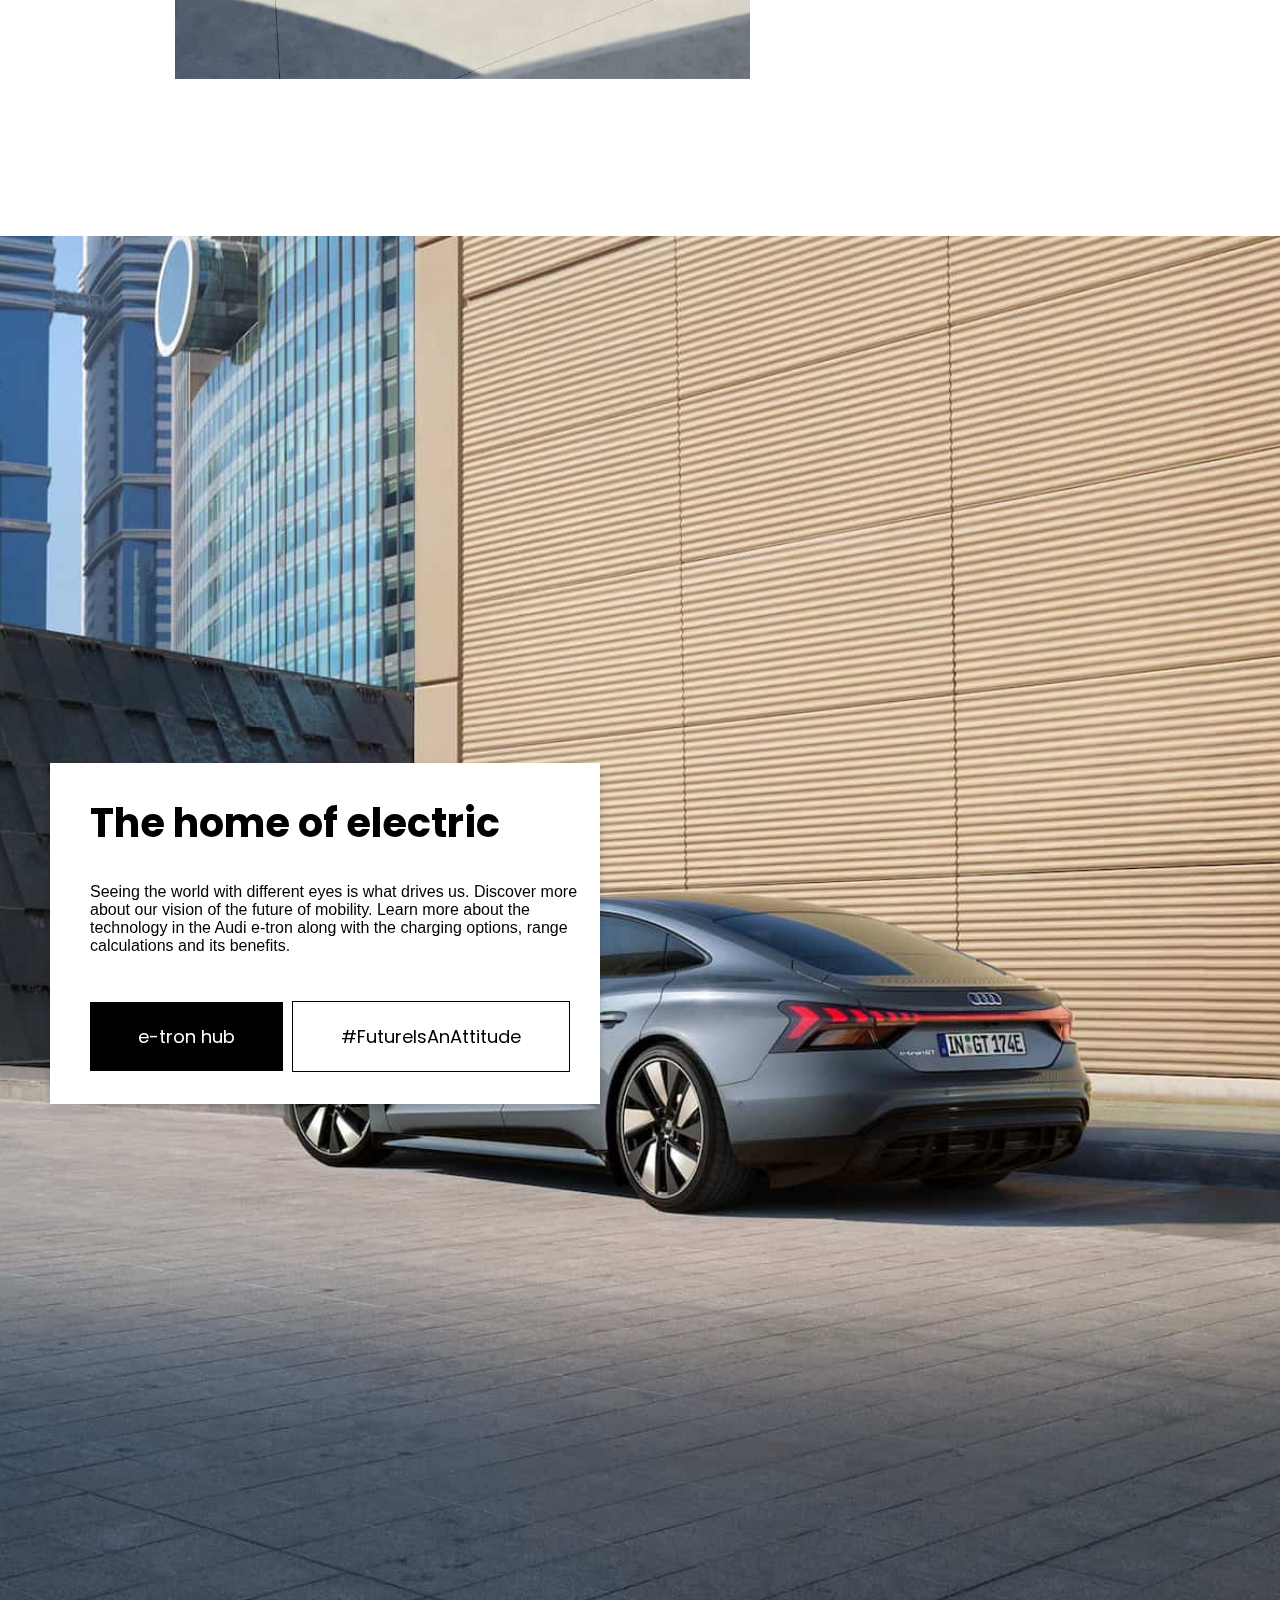
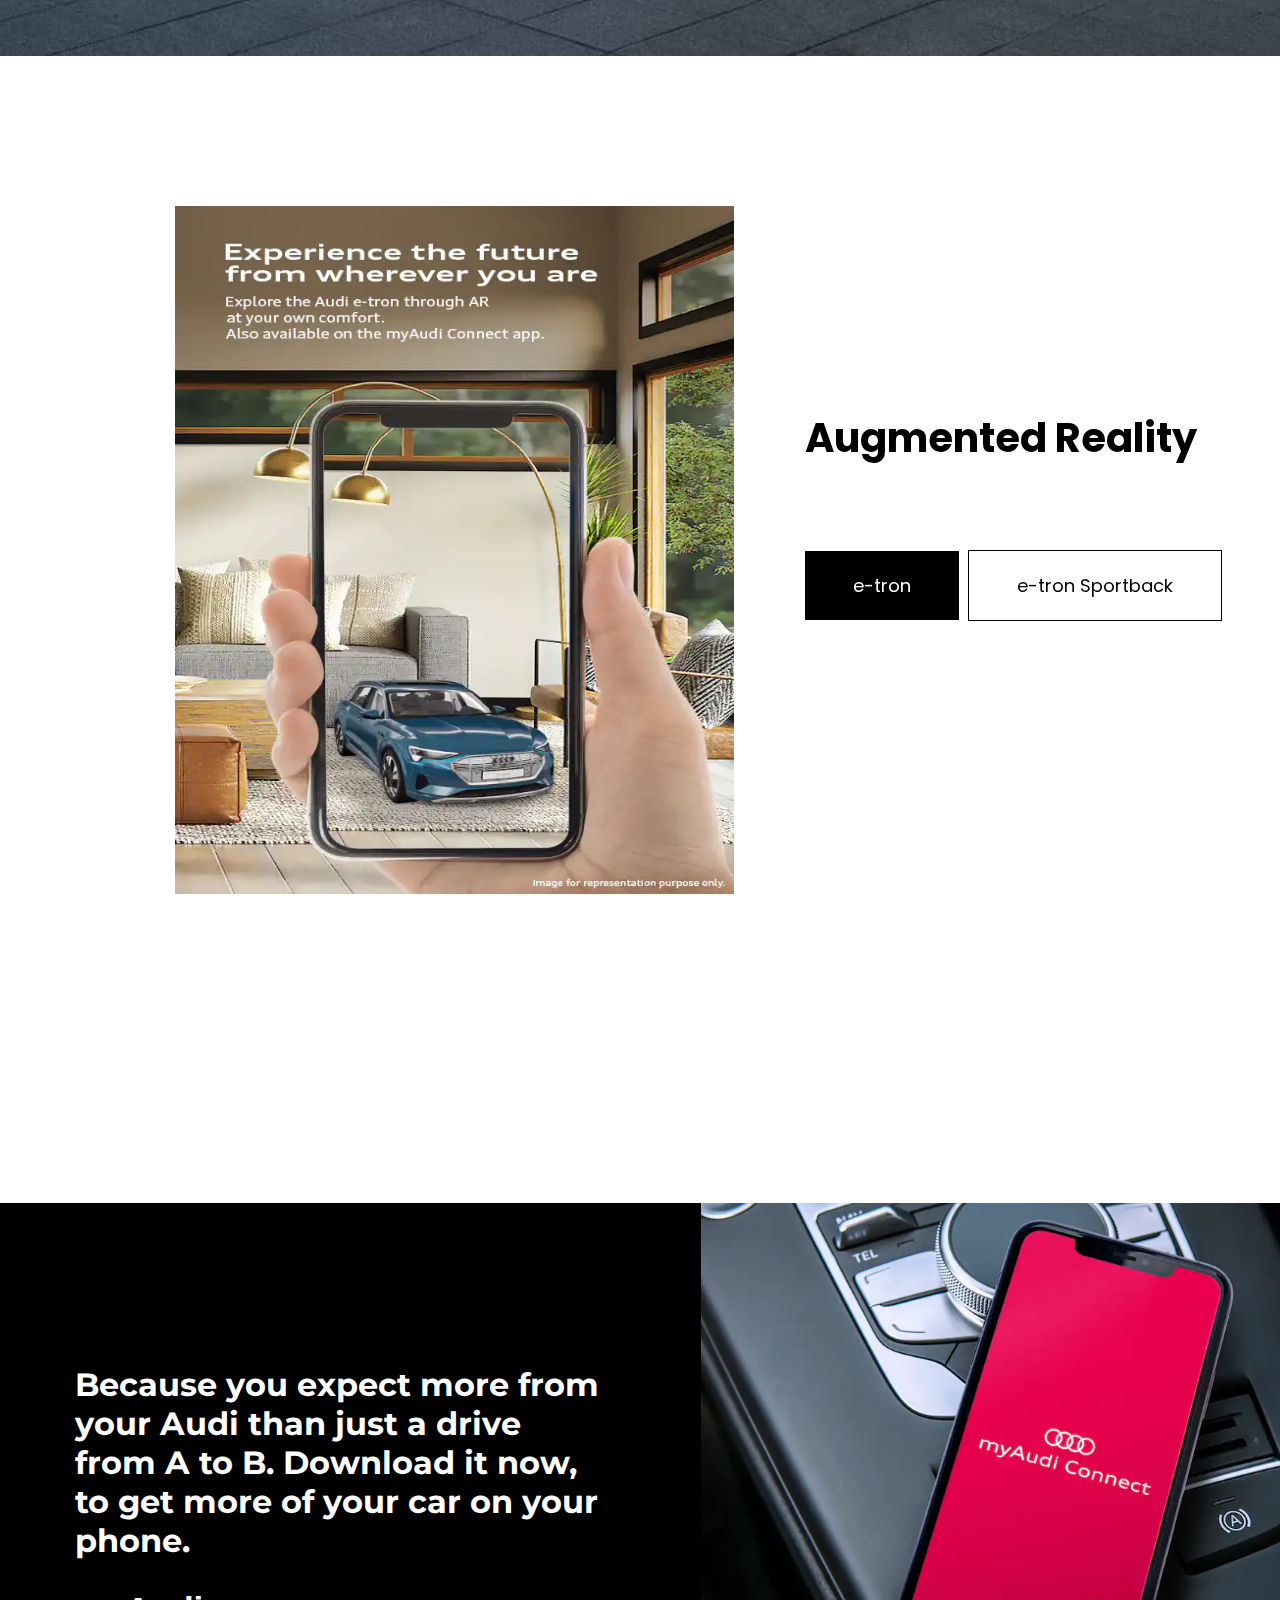
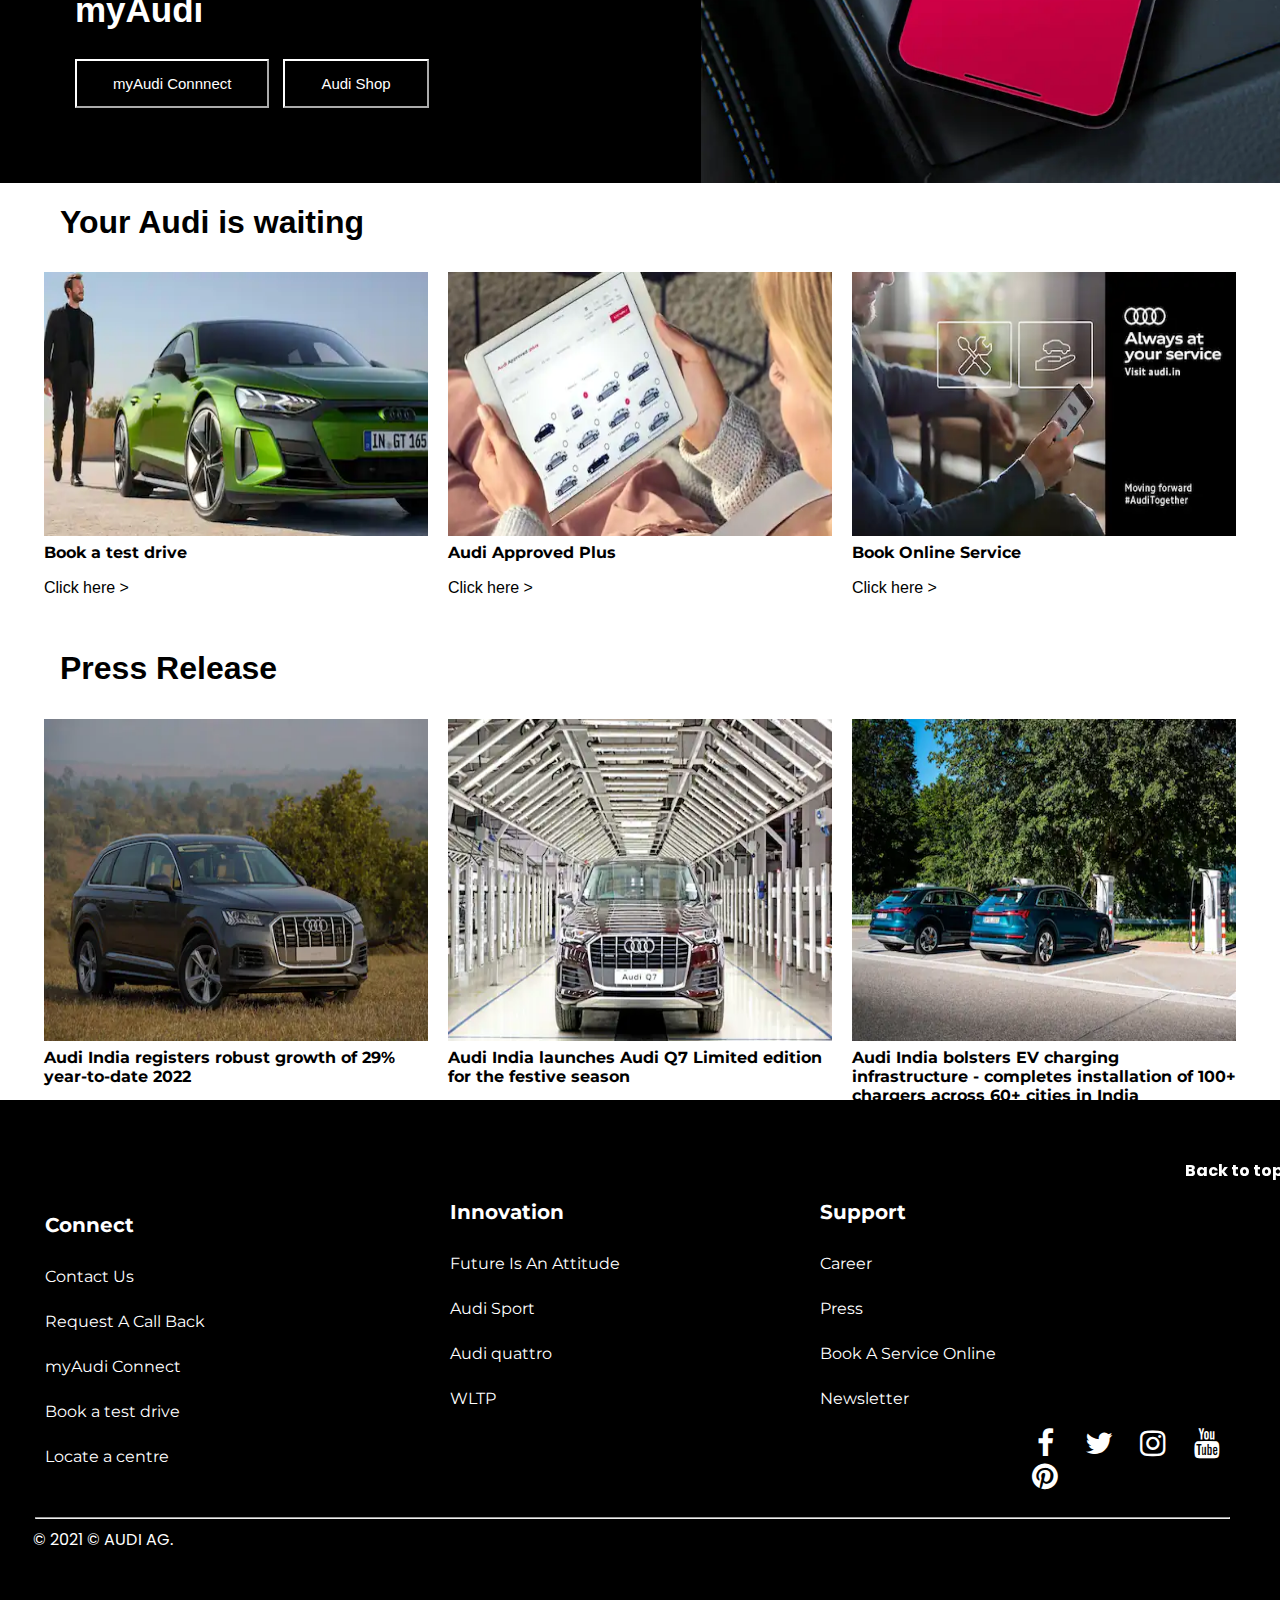
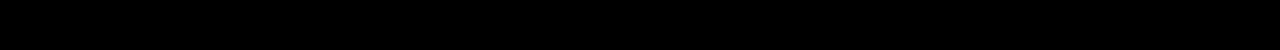
==== commit e8032c31: "suiiiiii" ====
--- a/index.html
+++ b/index.html
@@ -25,7 +25,7 @@
         </div>
         <a href="models.html" class="links">Models</a>
         <a href="#" class="links">Innovations</a>
-        <a href="#" class="links">Contact Us</a>
+        <a href="contact.html" class="links">Contact Us</a>
         <a href="about.html" class="links">About Us</a>
         <a href="welcome.html" class="links" style="position:relative;left:550px ;">myAudi Login</a>
 
@@ -47,20 +47,6 @@
         </div>
     </div>
 
-    <p class="p1">Models</p>
-    <div class="models">
-        <img src="Images/etroncatalunyared_sv.png" alt="e-tron GT" />
-        <span class="audi-link">e-tron GT</span>
-        <img src="Images/A4navarrablue_sv.png" />
-        <img src="ImagesA6firmamemntblue_sv.png" />
-        <img src="Images/A8Lvesuviusgrey_sv.png" />
-        <img src="Images/2023.png" />
-        <img src="Images/A4navarrablue_sv.png" />
-        <img src="Images/A4navarrablue_sv.png" />
-        <img src="Images/A4navarrablue_sv.png" />
-        <img src="Images/A4navarrablue_sv.png" />
-        <img src="Images/A4navarrablue_sv.png" />
-    </div>
 
     <div class="avs">
         <div>
@@ -136,7 +122,7 @@
         <div class="gallery-column">
             <img src="Images/BookServices-833x496.png" alt="Mountains" style="width:100%">
             <h2>Book Online Service</h2>
-            <a href="#">Click here ></a>
+            <a href="service.html">Click here ></a>
         </div>
     </div>
 
--- a/Stylesheets/style.css
+++ b/Stylesheets/style.css
@@ -1,12 +1,7 @@
-@import url(https://cdnjs.cloudflare.com/ajax/libs/font-awesome/4.7.0/css/font-awesome.min.css);
-@import url("http://fonts.cdnfonts.com/css/audi-type-2");
-@import url(audi-core-ci-reset-and-basic.min.css);
-@import url("https://fonts.googleapis.com/css2?family=Montserrat&display=swap");
-@import url("https://fonts.googleapis.com/css2?family=Montserrat:wght@200&display=swap");
-
+@import url('https://fonts.googleapis.com/css2?family=Poppins:wght@300&display=swap');
 body,
 html {
-    font-family: "Montserrat", sans-serif;
+   font-family: 'Poppins', sans-serif;
     height: 100%;
     margin: 0;
     scroll-behavior: smooth;
@@ -31,7 +26,7 @@
     top: 325px;
     left: 60px;
     color: black;
-    font-family: "Montserrat", sans-serif;
+   font-family: 'Poppins', sans-serif;
     align-items: center;
 }
 
@@ -70,7 +65,7 @@
     top: 325px;
     left: 60px;
     color: black;
-    font-family: "Montserrat", sans-serif;
+   font-family: 'Poppins', sans-serif;
     align-items: center;
 }
 
@@ -86,7 +81,7 @@
     margin-top: 30px;
     padding: 21px 48px;
     font-size: 18px;
-    font-family: "Montserrat", sans-serif;
+   font-family: 'Poppins', sans-serif;
 }
 
 .ar-btn1:hover {
@@ -106,7 +101,7 @@
     margin-top: 30px;
     padding: 21px 48px;
     font-size: 18px;
-    font-family: "Montserrat", sans-serif;
+   font-family: 'Poppins', sans-serif;
 }
 
 .ar-btn2:hover {
@@ -127,7 +122,7 @@
     top: 8px;
     left: 60px;
     color: black;
-    /* font-family: "Montserrat", sans-serif; */
+    /*font-family: 'Poppins', sans-serif; */
 }
 
 .hero-text button {
@@ -143,7 +138,7 @@
 }
 
 .hero-text p {
-    font-family: "Montserrat", sans-serif;
+   font-family: 'Poppins', sans-serif;
     font-size: 25px;
     margin-top: 0;
 }
@@ -185,7 +180,7 @@
     text-align: left;
     padding-left: 40px;
     padding-top: 30px;
-    font-family: "Montserrat", sans-serif;
+   font-family: 'Poppins', sans-serif;
 }
 
 .card p {
@@ -210,7 +205,7 @@
     margin-top: 30px;
     padding: 21px 48px;
     font-size: 18px;
-    font-family: "Montserrat", sans-serif;
+   font-family: 'Poppins', sans-serif;
 }
 
 #b1:hover {
@@ -230,7 +225,7 @@
     margin-top: 30px;
     padding: 21px 48px;
     font-size: 18px;
-    font-family: "Montserrat", sans-serif;
+   font-family: 'Poppins', sans-serif;
 }
 
 #b2:hover {
--- a/Stylesheets/navbar.css
+++ b/Stylesheets/navbar.css
@@ -1,5 +1,4 @@
-@import url('http://fonts.cdnfonts.com/css/audi-type-2');
-
+@import url('https://fonts.googleapis.com/css2?family=Poppins:wght@300&display=swap');
 .navbar {
   /* width: 100%; */
   background-color: #ffffff;
@@ -9,7 +8,7 @@
   padding-left: 80px;
   padding-bottom: 10px;
   /* padding: 10px; */
-  font-family: 'Audi Type', sans-serif;
+font-family: 'Poppins', sans-serif;
 }
 
 
